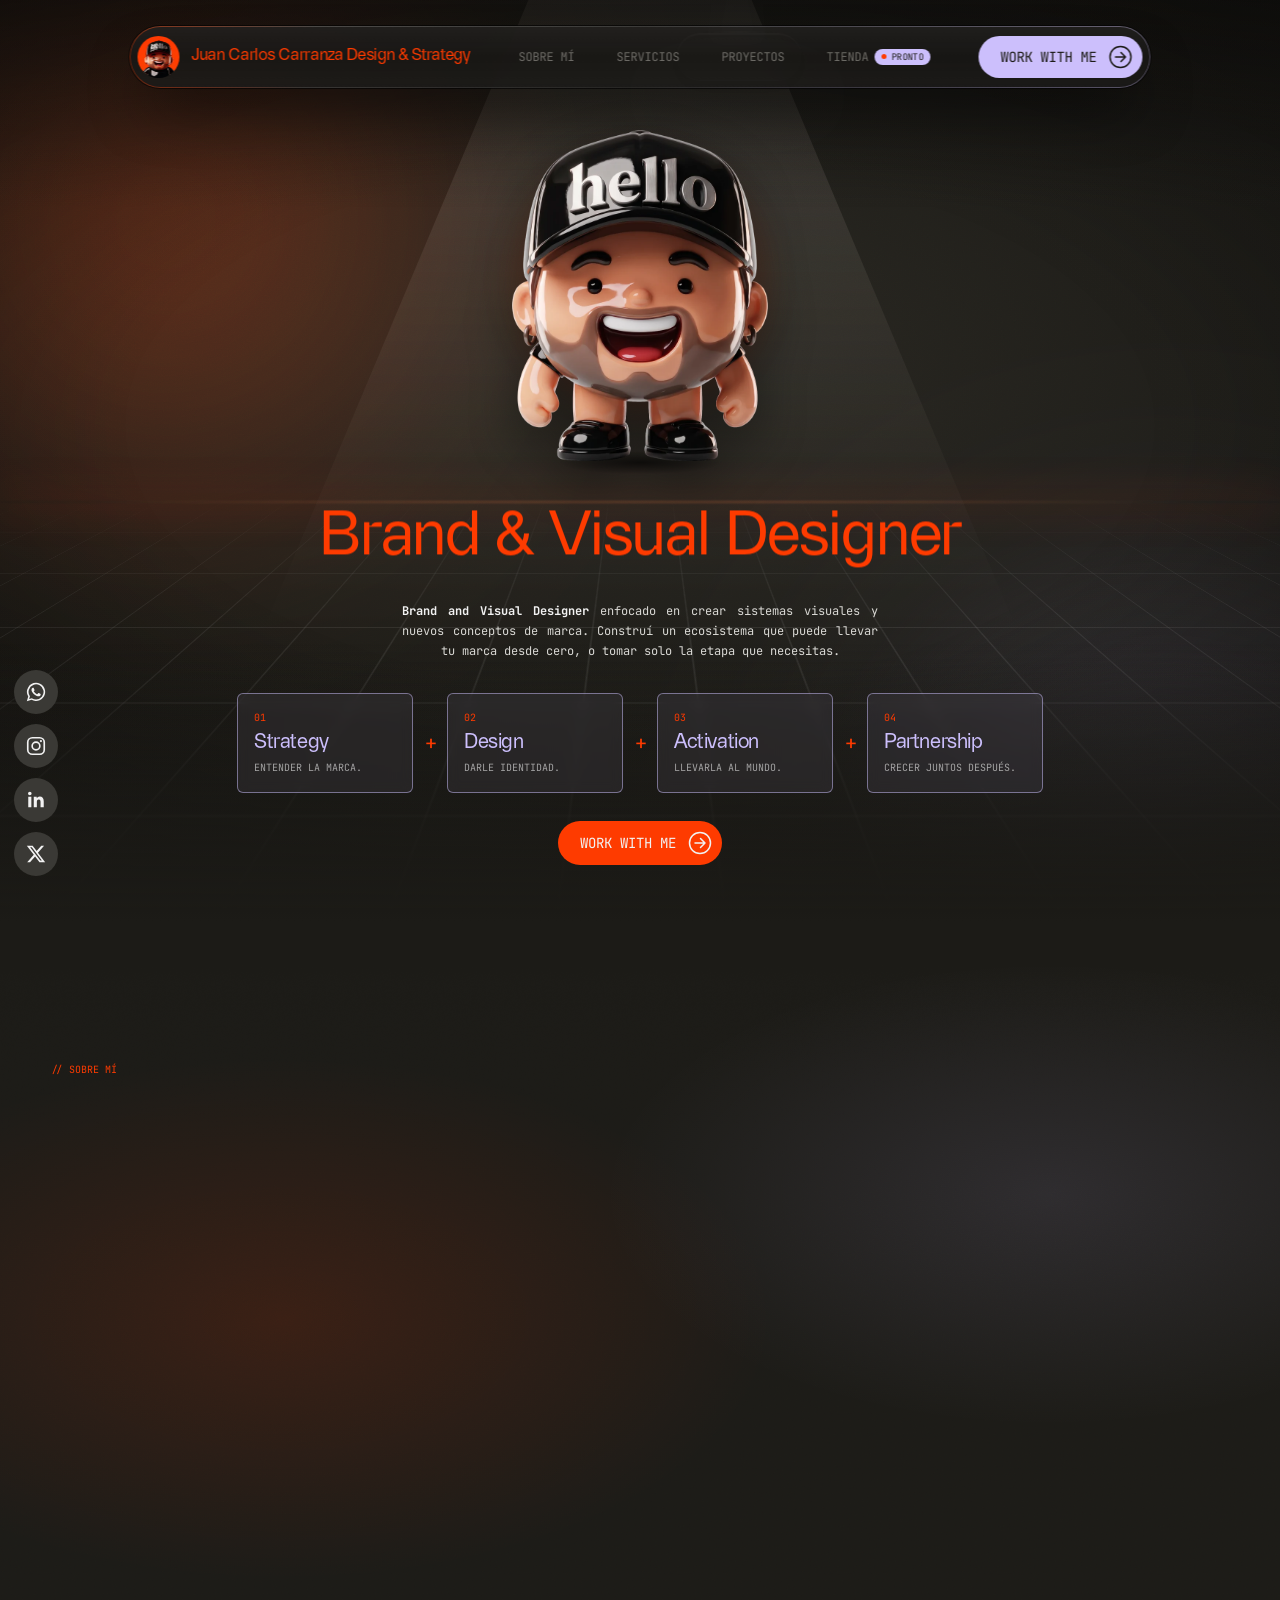
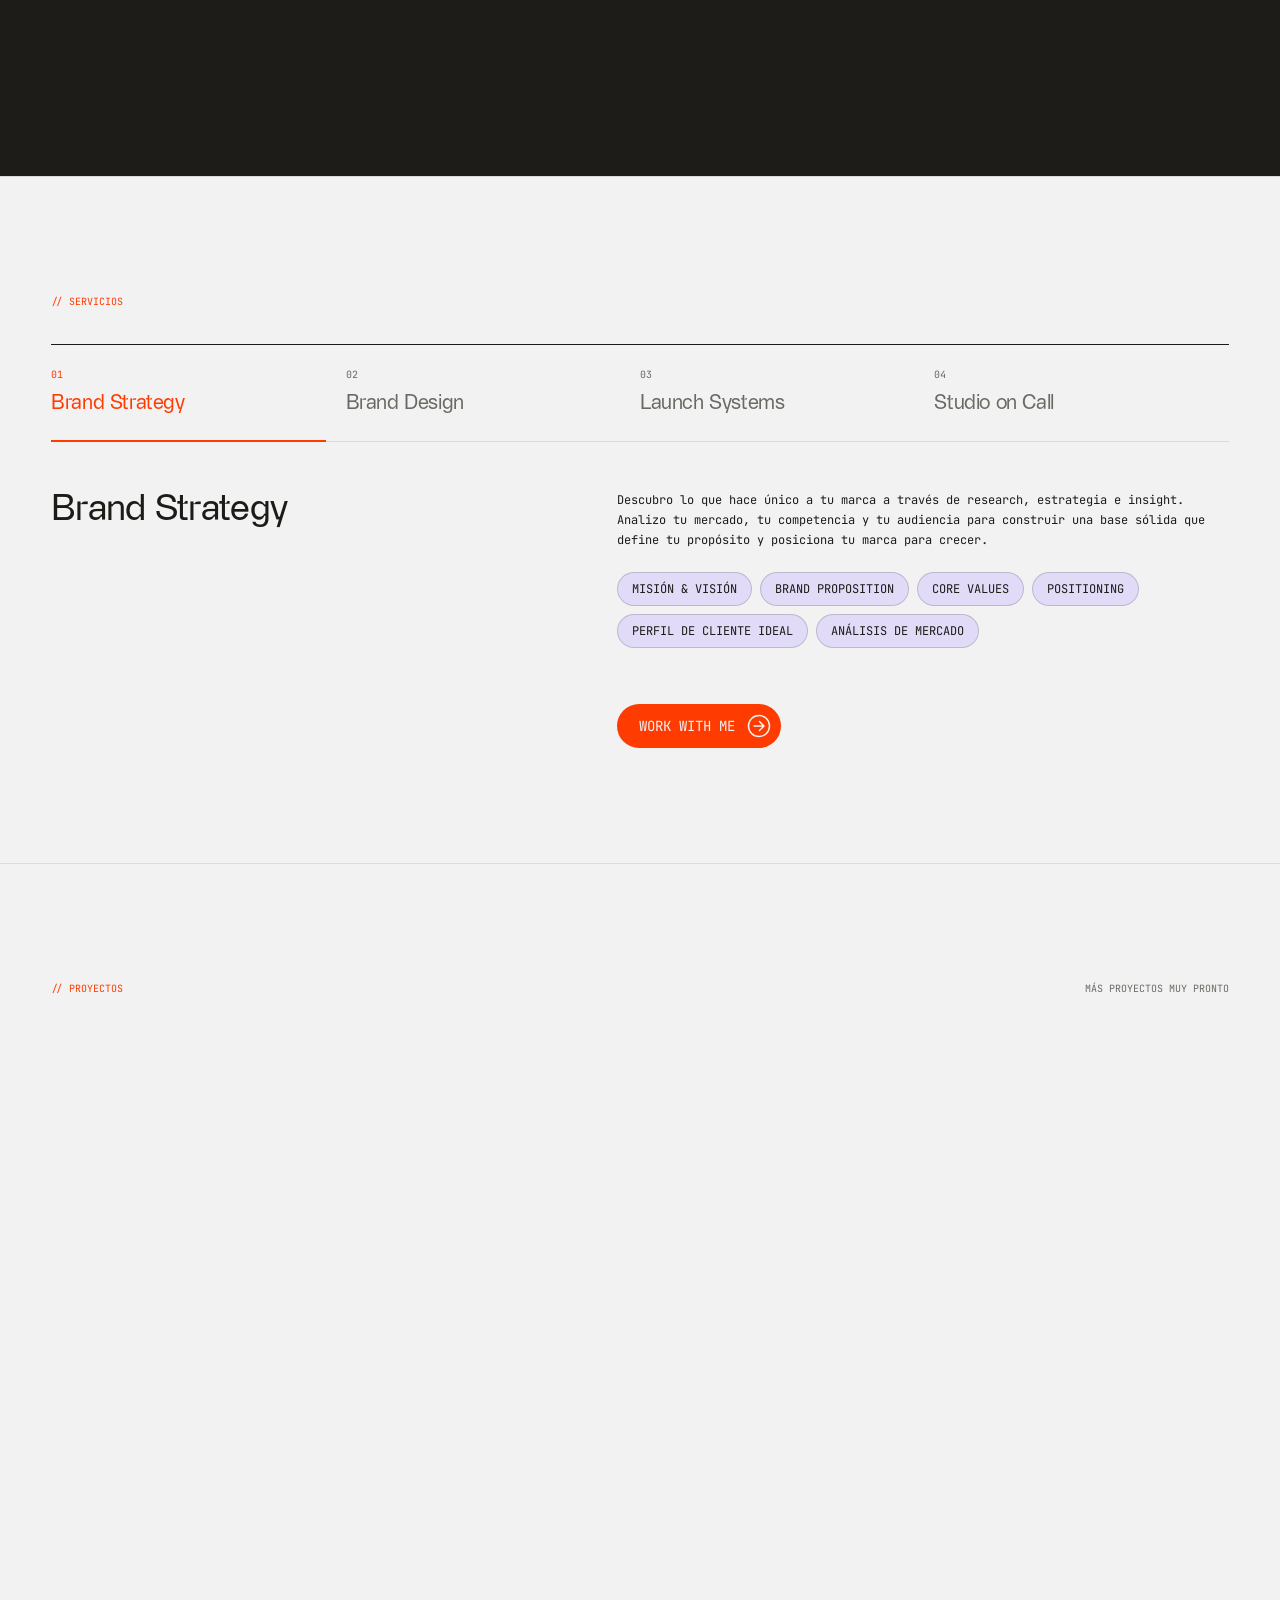
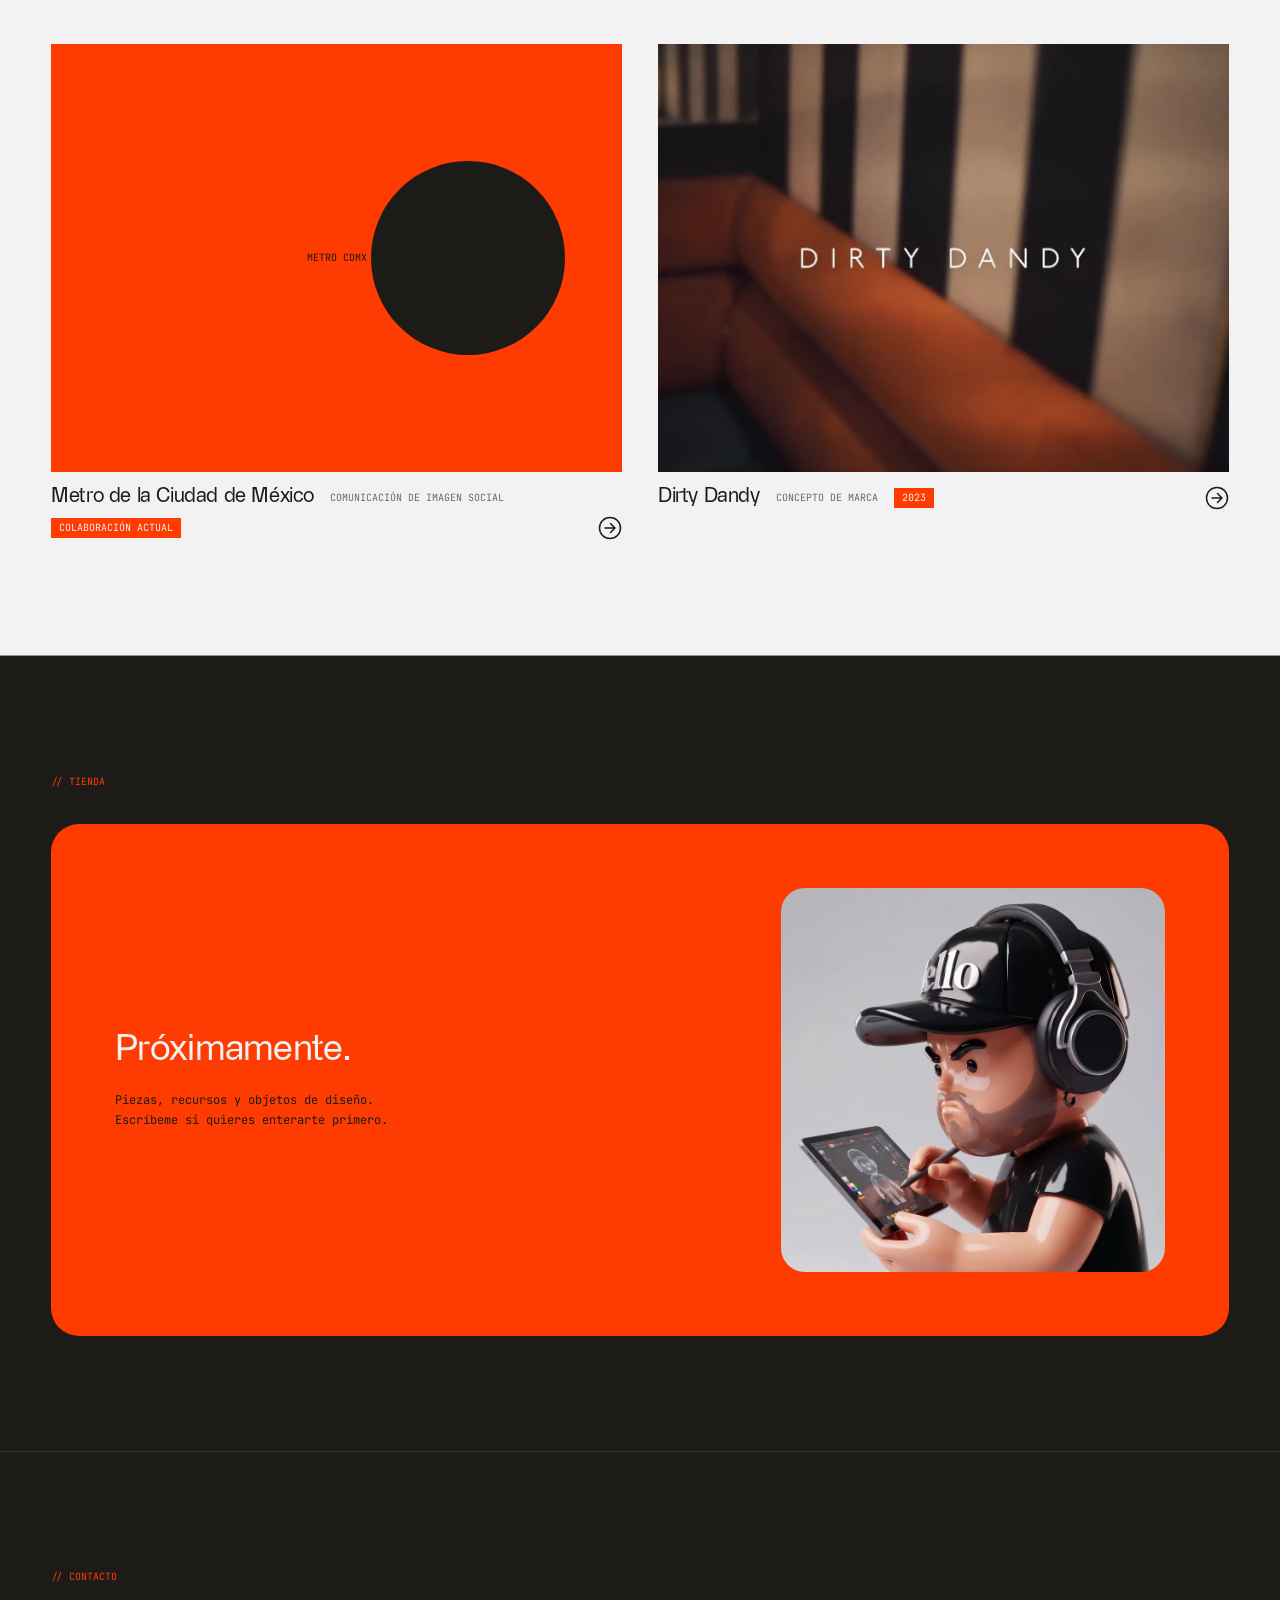
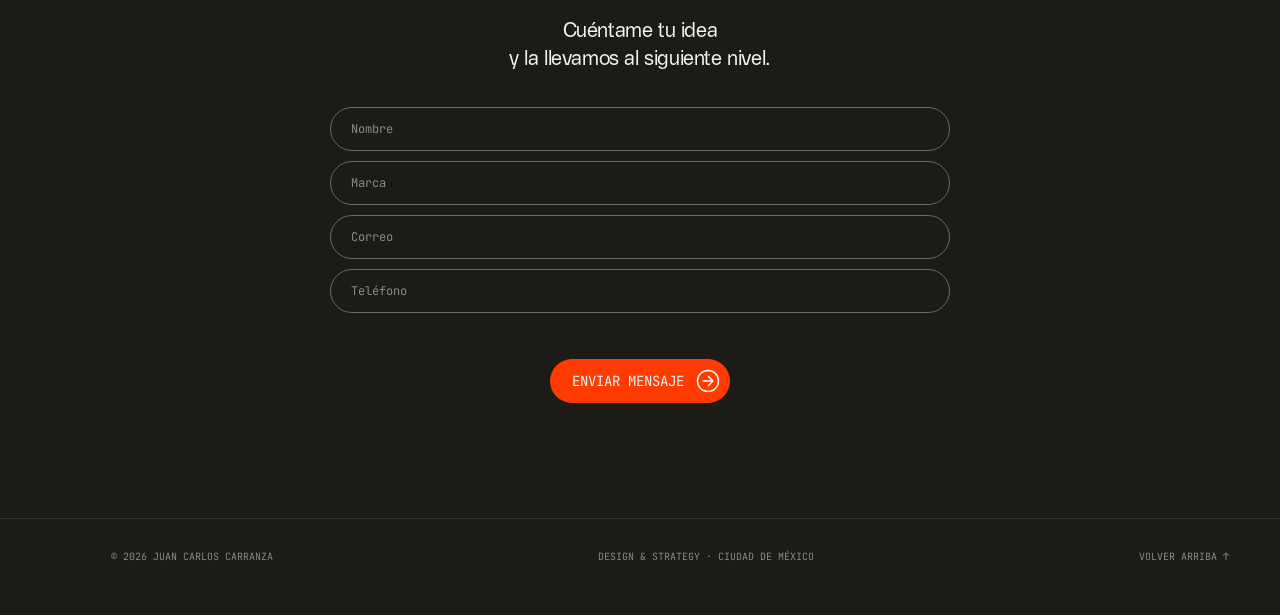
==== index.html @ 86db301d "Sobre mí: resumen corto en Inicio y la historia completa en su página Co-Authored-By: Claude Opus 5." ====
<!doctype html>
<html lang="es">
<head>
  <meta charset="utf-8">
  <meta name="viewport" content="width=device-width, initial-scale=1">
  <title>Juan Carlos Carranza | Brand &amp; Visual Designer en CDMX</title>
  <meta name="description" content="Brand &amp; Visual Designer en CDMX. Un ecosistema para crear tu marca desde cero o trabajar solo la etapa que necesitas: estrategia, diseño y lanzamiento.">
  <meta property="og:title" content="Juan Carlos Carranza | Brand &amp; Visual Designer">
  <meta property="og:description" content="Un ecosistema para crear tu marca desde cero o por etapas.">
  <meta property="og:image" content="https://hellojccs.com/assets/img/personaje.jpg">
  <link rel="canonical" href="https://hellojccs.com/">
  <meta property="og:url" content="https://hellojccs.com/">
  <meta property="og:type" content="website">
  <meta property="og:locale" content="es_MX">
  <meta name="twitter:card" content="summary_large_image">
  <script type="application/ld+json">
{
  "@context": "https://schema.org",
  "@graph": [
    {
      "@type": "Person",
      "@id": "https://hellojccs.com/#juan-carlos",
      "name": "Juan Carlos Carranza",
      "jobTitle": "Brand & Visual Designer",
      "url": "https://hellojccs.com/",
      "image": "https://hellojccs.com/assets/img/personaje.jpg",
      "address": {
        "@type": "PostalAddress",
        "addressLocality": "Ciudad de México",
        "addressCountry": "MX"
      },
      "knowsAbout": [
        "Brand Strategy",
        "Brand Design",
        "Identidad visual",
        "Concepto de marca"
      ],
      "sameAs": [
        "https://x.com/juankycarranza"
      ]
    },
    {
      "@type": "ProfessionalService",
      "name": "Juan Carlos Carranza Design & Strategy",
      "url": "https://hellojccs.com/",
      "image": "https://hellojccs.com/assets/img/personaje.jpg",
      "founder": {
        "@id": "https://hellojccs.com/#juan-carlos"
      },
      "areaServed": "MX",
      "address": {
        "@type": "PostalAddress",
        "addressLocality": "Ciudad de México",
        "addressCountry": "MX"
      },
      "description": "Un ecosistema para crear tu marca desde cero o trabajar solo la etapa que necesitas: estrategia, diseño y lanzamiento."
    },
    {
      "@type": "WebSite",
      "name": "Juan Carlos Carranza Design & Strategy",
      "url": "https://hellojccs.com/",
      "inLanguage": "es-MX"
    }
  ]
}
  </script>
  <link rel="icon" href="assets/img/personaje-mini.jpg">
  <link rel="preconnect" href="https://fonts.googleapis.com">
  <link rel="preconnect" href="https://fonts.gstatic.com" crossorigin>
  <link href="https://fonts.googleapis.com/css2?family=JetBrains+Mono:wght@400;700&display=swap" rel="stylesheet">
  <link rel="preload" href="assets/fonts/Rinter-Regular.woff2" as="font" type="font/woff2" crossorigin>
  <link rel="stylesheet" href="styles.css">
  <script>document.documentElement.classList.add("js")</script>
</head>
<body>

  <!-- =========================================================
       DATOS PARA CAMBIAR
       - WhatsApp: wa.me/525536771350 (+52 55 3677 1350).
       - Instagram: @hello.jccs
       - Correo: busca "hola@tucorreo.com".
       - LinkedIn y X: busca los enlaces "#" con esos nombres.
       ========================================================= -->

  <!-- ============ MENÚ ============
       Arriba se ve completo. Al bajar por la página se hace compacto:
       se ocultan tu nombre y el botón, y aparece el botón de WhatsApp.
  -->
  <header class="nav" data-nav>
    <!-- Efecto spotlight: un haz de luz cae sobre la sección activa -->
    <div class="beam" data-beam aria-hidden="true"><i></i></div>
    <div class="floor" data-floor aria-hidden="true"></div>
    <span class="rimlight" data-rimlight aria-hidden="true"></span>
    <a href="#inicio" class="nav-brand" aria-label="Juan Carlos Carranza, inicio">
      <img src="assets/img/personaje-mini.jpg" alt="" width="40" height="40">
      <span class="nav-name">Juan Carlos Carranza Design &amp; Strategy</span>
    </a>
    <nav class="nav-links" aria-label="Menú principal" data-tabs>
      <span class="hover-pill" data-hover aria-hidden="true"></span>
      <span class="active-pill" data-active aria-hidden="true"></span>
      <a class="tab" href="#sobre-mi">Sobre mí</a>
      <a class="tab" href="#servicios">Servicios</a>
      <a class="tab" href="#proyectos">Proyectos</a>
      <a class="tab" href="#tienda">Tienda <span class="soon">Pronto</span></a>
    </nav>
    <a href="#contacto" class="btn btn-sm nav-cta">Work with me <svg class="arrow" viewBox="0 0 24 24" aria-hidden="true"><use href="#i-arrow"/></svg></a>
    <a href="https://wa.me/525536771350" class="icon-btn nav-wa" target="_blank" rel="noopener" aria-label="WhatsApp"><svg viewBox="0 0 24 24"><use href="#i-wa"/></svg></a>
    <button class="burger" type="button" aria-label="Abrir menú" aria-expanded="false" aria-controls="glass-menu" data-burger>
      <span></span><span></span><span></span>
    </button>
  </header>

  <!-- ============ PERSONAJE QUE SE ASOMA ============
       Al bajar por la página, cuando dejas de hacer scroll, tu personaje se
       asoma desde la orilla de abajo. Al tocarlo te lleva a Contacto.
  -->
  <a class="peek" href="#contacto" data-peek aria-label="¿Hablamos? Ir a contacto">
    <span class="peek-bubble">¿Hablamos?</span>
    <span class="peek-window"><img src="assets/img/personaje-cuerpo.webp" alt="" width="697" height="900" loading="lazy"></span>
  </a>

  <!-- ============ GLASS MENU (menú en celular y tableta) ============
       El botón de tres líneas se convierte en una placa oscura con las
       secciones. Para cambiar un nombre, edita el texto de cada <a>.
  -->
  <div class="gm" id="glass-menu" data-gm hidden>
    <div class="gm-backdrop" data-gm-close></div>
    <div class="gm-sheet" role="dialog" aria-modal="true" aria-label="Menú" data-gm-sheet>
      <button class="gm-close" type="button" aria-label="Cerrar menú" data-gm-close><span class="gm-cap"></span></button>
      <span class="gm-led" data-gm-led aria-hidden="true"></span>
      <div class="gm-lens" data-gm-lens aria-hidden="true"><span data-gm-lens-num>01</span></div>
      <nav class="gm-items">
        <a class="gm-item" href="#sobre-mi"><span class="gm-label">Sobre mí</span><span class="gm-num">01</span></a>
        <a class="gm-item" href="#servicios"><span class="gm-label">Servicios</span><span class="gm-num">02</span></a>
        <a class="gm-item" href="#proyectos"><span class="gm-label">Proyectos</span><span class="gm-num">03</span></a>
        <a class="gm-item" href="#tienda"><span class="gm-label">Tienda <span class="soon">Pronto</span></span><span class="gm-num">04</span></a>
        <a class="gm-item" href="#contacto"><span class="gm-label">Escríbeme</span><span class="gm-num">05</span></a>
      </nav>
    </div>
  </div>

  <!-- Botones flotantes -->
  <ul class="float" aria-label="Redes">
    <li><a class="icon-btn" href="https://wa.me/525536771350" target="_blank" rel="noopener" aria-label="WhatsApp"><svg viewBox="0 0 24 24"><use href="#i-wa"/></svg></a></li>
    <li><a class="icon-btn" href="#" target="_blank" rel="noopener" aria-label="Instagram"><svg viewBox="0 0 24 24"><use href="#i-ig"/></svg></a></li>
    <li><a class="icon-btn" href="#" target="_blank" rel="noopener" aria-label="LinkedIn"><svg viewBox="0 0 24 24"><use href="#i-in"/></svg></a></li>
    <li><a class="icon-btn" href="https://x.com/juankycarranza" target="_blank" rel="noopener" aria-label="X"><svg viewBox="0 0 24 24"><use href="#i-x"/></svg></a></li>
  </ul>

  <main>

    <!-- ============ PORTADA ============ -->
    <section id="inicio" class="hero on-dark" data-depth>
      <!-- Fondo con profundidad: viñeta, auroras de color, foco de luz,
           piso en perspectiva y grano. Se mueve un poco con el mouse. -->
      <div class="hero-bg" aria-hidden="true">
        <span class="bg-aurora a1"></span>
        <span class="bg-aurora a2"></span>
        <span class="bg-cone"></span>
        <span class="bg-floor"></span>
        <span class="bg-horizon"></span>
        <span class="bg-vignette"></span>
        <span class="bg-grain"></span>
      </div>
      <!-- Tu personaje: cae y rebota al cargar, flota, te sigue con la mirada
           (se inclina hacia el mouse) y salta al tocarlo. -->
      <button class="toy" type="button" aria-label="Saludar" data-toy>
        <span class="toy-glow" aria-hidden="true"></span>
        <span class="toy-body" data-toy-body>
          <img src="assets/img/personaje-cuerpo.webp" alt="Personaje de Juan Carlos con gorra hello" width="697" height="900">
        </span>
        <span class="toy-shadow" aria-hidden="true"></span>
      </button>
      <h1 data-text-motion>Brand &amp; Visual Designer</h1>
      <p class="hero-text">
        <strong>Brand and Visual Designer</strong> enfocado en crear sistemas visuales y
        nuevos conceptos de marca. Construí un ecosistema que puede llevar tu marca desde cero,
        o tomar solo la etapa que necesitas.
      </p>
      <!-- Estructura de trabajo: 4 etapas que se pueden elegir por separado o combinar -->
      <ol class="workflow" aria-label="Estructura de trabajo">
        <li><span class="flow-num">01</span><span class="flow-name">Strategy</span><span class="flow-text">Entender la marca.</span></li>
        <li><span class="flow-num">02</span><span class="flow-name">Design</span><span class="flow-text">Darle identidad.</span></li>
        <li><span class="flow-num">03</span><span class="flow-name">Activation</span><span class="flow-text">Llevarla al mundo.</span></li>
        <li><span class="flow-num">04</span><span class="flow-name">Partnership</span><span class="flow-text">Crecer juntos después.</span></li>
      </ol>
      <a href="#contacto" class="btn">Work with me <svg class="arrow" viewBox="0 0 24 24" aria-hidden="true"><use href="#i-arrow"/></svg></a>
    </section>

    <!-- ============ SOBRE MÍ ============ -->
    <section id="sobre-mi" class="section on-dark">
      <p class="label">// Sobre mí</p>
      <div class="about">
        <div class="about-head">
          <figure class="about-photo">
            <img src="assets/img/juan-carlos.webp" alt="Retrato de Juan Carlos Carranza" width="880" height="1100" loading="lazy">
            <figcaption>Juan Carlos Carranza · Brand &amp; Visual Designer</figcaption>
          </figure>
        </div>
        <div class="about-text">
          <h2 class="hello-title"><img src="assets/img/hello-web-surfer.webp" alt="Hello, web surfer!" width="2475" height="379"></h2>
          <p class="about-sub">// Mi camino</p>
          <p>
            Mi camino empezó en la hospitalidad: bares, restaurantes y antros. Ahí aprendí que una marca
            no es solo un logotipo: <strong>es lo que se siente desde que alguien entra</strong>.
          </p>
          <p>
            Hoy colaboro con el <strong>Sindicato de Trabajadores del Sistema de Transporte Colectivo Metro</strong>
            y trabajo con marcas que apenas están naciendo. Sumo especialistas cuando hace falta, y
            <strong>tú hablas directamente conmigo.</strong>
          </p>
          <a href="sobre-mi.html" class="btn btn-lilac">Conoce más <svg class="arrow" viewBox="0 0 24 24" aria-hidden="true"><use href="#i-arrow"/></svg></a>
        </div>
      </div>
    </section>


    <!-- ============ SERVICIOS ============
         Cada servicio tiene su descripción y su lista de entregables.
         Para cambiar un texto, edítalo aquí directamente.
    -->
    <section id="servicios" class="section light">
      <p class="label">// Servicios</p>
      <div class="services">

        <article class="service" id="brand-strategy">
          <div class="service-head">
            <span class="num">01</span>
            <h3>Brand Strategy</h3>
          </div>
          <div class="service-body">
            <p>Descubro lo que hace único a tu marca a través de research, estrategia e insight. Analizo tu mercado, tu competencia y tu audiencia para construir una base sólida que define tu propósito y posiciona tu marca para crecer.</p>
            <ul class="deliverables">
              <li>Misión &amp; Visión</li>
              <li>Brand Proposition</li>
              <li>Core Values</li>
              <li>Positioning</li>
              <li>Perfil de Cliente Ideal</li>
              <li>Análisis de Mercado</li>
            </ul>
          </div>
        </article>

        <article class="service" id="brand-design">
          <div class="service-head">
            <span class="num">02</span>
            <h3>Brand Design</h3>
          </div>
          <div class="service-body">
            <p>Creo identidades visuales distintivas que capturan la esencia de tu marca. Del logo y la paleta de color a la tipografía y el packaging, cada detalle está pensado para expresar tu personalidad y hacerte inolvidable.</p>
            <ul class="deliverables">
              <li>Logo + Icono</li>
              <li>Paleta de Color</li>
              <li>Tipografía</li>
              <li>Elementos Visuales</li>
              <li>Brand Book</li>
              <li>Packaging</li>
            </ul>
          </div>
        </article>

        <article class="service" id="launch-systems">
          <div class="service-head">
            <span class="num">03</span>
            <h3>Launch Systems</h3>
            <span class="tag">Add-on opcional</span>
          </div>
          <div class="service-body">
            <p>Entro en acción cuando el trabajo base está listo, desarrollando los assets y touchpoints que le dan vida a todo. Es un add-on opcional, con alcance y precio independientes de mis servicios principales.</p>
            <p>Algunas marcas siguen solas desde aquí. Otras prefieren tenerme cerca. Me adapto a cualquiera de las dos.</p>
            <ul class="deliverables">
              <li>Diseño Web</li>
              <li>Templates Continuos</li>
              <li>Materiales de Lanzamiento</li>
              <li>Social Media Branding Kit</li>
              <li>Material Impreso</li>
            </ul>
          </div>
        </article>

        <article class="service" id="studio-on-call">
          <div class="service-head">
            <span class="num">04</span>
            <h3>Studio on Call</h3>
          </div>
          <div class="service-body">
            <p>Un equipo creativo flexible y part-time, listo para sumarse cuando lo necesites. Trabajamos mano a mano con tu equipo in-house para llevar las estrategias a la realidad y ejecutar proyectos con eficiencia.</p>
            <ul class="deliverables">
              <li>Project Manager</li>
              <li>Art Director</li>
              <li>Diseñador/a</li>
              <li>Developer</li>
            </ul>
          </div>
        </article>

      </div>
      <div class="services-cta">
        <a href="#contacto" class="btn">Work with me <svg class="arrow" viewBox="0 0 24 24" aria-hidden="true"><use href="#i-arrow"/></svg></a>
      </div>
    </section>

    <!-- ============ PROYECTOS ============
         Para poner una foto real: súbela a assets/img/ y cambia el bloque
         <div class="ph">...</div> por:
         <img src="assets/img/nombre-de-tu-foto.jpg" alt="Descripción breve">
    -->
    <section id="proyectos" class="section light">
      <div class="head-row">
        <p class="label">// Proyectos</p>
        <p class="note">Más proyectos muy pronto</p>
      </div>

      <div class="work">
        <article class="card card-wide">
          <a class="card-link" href="proyecto-holy.html">
            <div class="media"><div class="slider" data-slider role="img" aria-label="Holy, club en movimiento: imágenes del proyecto">
              <div class="slider-track">
                <img src="assets/img/holy/holy-01.webp" alt="" loading="lazy">
                <img src="assets/img/holy/holy-02.webp" alt="" loading="lazy">
                <img src="assets/img/holy/holy-03.webp" alt="" loading="lazy">
                <img src="assets/img/holy/holy-04.webp" alt="" loading="lazy">
                <img src="assets/img/holy/holy-05.webp" alt="" loading="lazy">
                <img src="assets/img/holy/holy-06.webp" alt="" loading="lazy">
                <img src="assets/img/holy/holy-07.webp" alt="" loading="lazy">
                <img src="assets/img/holy/holy-08.webp" alt="" loading="lazy">
                <img src="assets/img/holy/holy-09.webp" alt="" loading="lazy">
                <img src="assets/img/holy/holy-10.webp" alt="" loading="lazy">
              </div>
            </div></div>
            <div class="meta">
              <h3>Holy</h3>
              <p>Branding &amp; Concepto de marca</p>
              <span class="tag">2026</span>
            <svg class="arrow" viewBox="0 0 24 24" aria-hidden="true"><use href="#i-arrow"/></svg></div>
          </a>
        </article>
        <article class="card">
          <div class="media"><div class="ph ph-1"><span>Metro CDMX</span></div></div>
          <div class="meta">
            <h3>Metro de la Ciudad de México</h3>
            <p>Comunicación de imagen social</p>
            <span class="tag">Colaboración actual</span>
          <svg class="arrow" viewBox="0 0 24 24" aria-hidden="true"><use href="#i-arrow"/></svg></div>
        </article>
        <article class="card">
          <a class="card-link" href="proyecto-dirty-dandy.html">
            <div class="media"><video src="assets/video/dirty-dandy-card.mp4" poster="assets/img/dirty-dandy/dd-poster.webp" autoplay muted loop playsinline preload="metadata" aria-label="Video de Dirty Dandy"></video></div>
            <div class="meta">
              <h3>Dirty Dandy</h3>
              <p>Concepto de marca</p>
              <span class="tag">2023</span>
            <svg class="arrow" viewBox="0 0 24 24" aria-hidden="true"><use href="#i-arrow"/></svg></div>
          </a>
        </article>
        <!-- Tarjetas de relleno ocultas hasta tener proyectos reales
        <article class="card">
          <div class="media"><div class="ph ph-4"><span>Proyecto 04</span></div></div>
          <div class="meta"><h3>Nombre del proyecto</h3><p>Concepto · Estrategia</p><svg class="arrow" viewBox="0 0 24 24" aria-hidden="true"><use href="#i-arrow"/></svg></div>
        </article>
        <article class="card">
          <div class="media"><div class="ph ph-5"><span>Proyecto 05</span></div></div>
          <div class="meta"><h3>Nombre del proyecto</h3><p>Social Media</p><svg class="arrow" viewBox="0 0 24 24" aria-hidden="true"><use href="#i-arrow"/></svg></div>
        </article>
        -->
      </div>
    </section>

    <!-- ============ TIENDA ============ -->
    <section id="tienda" class="section">
      <p class="label">// Tienda</p>
      <div class="shop">
        <div>
          <h2>Próximamente.</h2>
          <p class="shop-text">Piezas, recursos y objetos de diseño. Escríbeme si quieres enterarte primero.</p>
        </div>
        <img src="assets/img/personaje-tienda.webp" alt="Personaje de Juan Carlos con audífonos, diseñando en una tableta" width="900" height="900" loading="lazy">
      </div>
    </section>

    <!-- ============ CONTACTO ============ -->
    <section id="contacto" class="section contact on-dark">
      <!-- Formulario: al enviarlo se abre WhatsApp con los datos ya escritos
           (no necesita servidor). Para cambiar el número, edita contact-form.js. -->
      <p class="label">// Contacto</p>
      <div class="cform-wrap">
        <p class="cform-sub">Cuéntame tu idea<br>y la llevamos al siguiente nivel.</p>
        <form class="cform" data-contact-form novalidate>
          <label class="cform-field"><span class="tm-sr">Nombre</span><input name="nombre" type="text" placeholder="Nombre" autocomplete="name" required></label>
          <label class="cform-field"><span class="tm-sr">Marca</span><input name="marca" type="text" placeholder="Marca" autocomplete="organization"></label>
          <label class="cform-field"><span class="tm-sr">Correo</span><input name="correo" type="email" placeholder="Correo" autocomplete="email"></label>
          <label class="cform-field"><span class="tm-sr">Teléfono</span><input name="telefono" type="tel" placeholder="Teléfono" autocomplete="tel"></label>
          <p class="cform-msg" role="status" aria-live="polite"></p>
          <button type="submit" class="btn cform-send">Enviar mensaje <svg class="arrow" viewBox="0 0 24 24" aria-hidden="true"><use href="#i-arrow"/></svg></button>
        </form>
      </div>
    </section>

  </main>

  <footer class="footer">
    <span>© <span id="year">2026</span> Juan Carlos Carranza</span>
    <span>Design &amp; Strategy · Ciudad de México</span>
    <a href="#inicio">Volver arriba ↑</a>
  </footer>

  <!-- Íconos -->
  <svg width="0" height="0" style="position:absolute" aria-hidden="true">
    <symbol id="i-ig" viewBox="0 0 24 24"><g fill="none" stroke="currentColor" stroke-width="1.8"><rect x="3" y="3" width="18" height="18" rx="5"/><circle cx="12" cy="12" r="4.2"/></g><circle cx="17.4" cy="6.6" r="1.2" fill="currentColor"/></symbol>
    <symbol id="i-arrow" viewBox="0 0 24 24"><g fill="none" stroke="currentColor" stroke-width="1.5" stroke-linecap="round" stroke-linejoin="round"><circle cx="12" cy="12" r="10.5"/><path d="M7 12h10M12.5 7.5 17 12l-4.5 4.5"/></g></symbol>
    <symbol id="i-wa" viewBox="0 0 24 24"><path fill="currentColor" d="M12.04 2a9.9 9.9 0 0 0-8.5 14.98L2 22l5.16-1.5A9.9 9.9 0 1 0 12.04 2Zm0 18.1a8.17 8.17 0 0 1-4.17-1.14l-.3-.18-3.06.89.9-2.98-.2-.31a8.2 8.2 0 1 1 6.83 3.72Zm4.5-6.13c-.25-.12-1.46-.72-1.69-.8-.22-.08-.39-.12-.55.12-.16.25-.63.8-.78.97-.14.16-.29.18-.53.06a6.7 6.7 0 0 1-3.32-2.9c-.25-.43.25-.4.71-1.33.08-.16.04-.3-.02-.42-.06-.12-.55-1.33-.76-1.82-.2-.48-.4-.41-.55-.42h-.47a.9.9 0 0 0-.65.3 2.74 2.74 0 0 0-.86 2.04c0 1.2.88 2.37 1 2.53.12.16 1.73 2.64 4.2 3.7 1.56.67 2.17.73 2.95.62.48-.07 1.46-.6 1.67-1.18.2-.58.2-1.07.14-1.18-.06-.1-.22-.16-.47-.29Z"/></symbol>
    <symbol id="i-in" viewBox="0 0 24 24"><path fill="currentColor" d="M6.94 8.5H3.56V20h3.38V8.5ZM5.25 3a1.97 1.97 0 1 0 0 3.94 1.97 1.97 0 0 0 0-3.94ZM20.44 13.4c0-3.1-1.65-5.15-4.3-5.15a3.7 3.7 0 0 0-3.33 1.83V8.5H9.56V20h3.38v-5.7c0-1.5.28-2.96 2.14-2.96 1.83 0 1.86 1.72 1.86 3.06V20h3.5v-6.6Z"/></symbol>
    <symbol id="i-x" viewBox="0 0 24 24"><path fill="currentColor" d="M17.75 3h3.07l-6.7 7.66L22 21h-6.17l-4.83-6.32L5.46 21H2.38l7.17-8.2L2 3h6.33l4.37 5.77L17.75 3Zm-1.08 16.17h1.7L7.4 4.74H5.58l11.09 14.43Z"/></symbol>
  </svg>

  <script>
    document.getElementById('year').textContent = new Date().getFullYear();

    // Menú compacto al bajar por la página
    const nav = document.querySelector('[data-nav]');
    const onScroll = () => nav.classList.toggle('is-compact', scrollY > 80);
    addEventListener('scroll', onScroll, { passive: true }); onScroll();
    const io = new IntersectionObserver((entries) => {
      entries.forEach(e => { if (e.isIntersecting) { e.target.classList.add('in'); io.unobserve(e.target); } });
    }, { threshold: 0.12 });
    document.querySelectorAll('.about, .services, .card, .shop, .contact').forEach(el => { el.classList.add('reveal'); io.observe(el); });
  </script>
  <script src="glass-menu.js"></script>
  <script src="spotlight.js"></script>
  <script src="toy.js"></script>
  <script src="depth.js"></script>
  <script src="text-motion.js"></script>
  <script src="services-tabs.js"></script>
  <script src="slider.js" defer></script>
  <script src="contact-form.js"></script>
  <script src="peek.js"></script>
</body>
</html>
---- styles.css ----
/* Tipografía Rinter (Thunder Type, con licencia). Inter queda de respaldo. */
@font-face {
  font-family: "Rinter";
  src: url("assets/fonts/Rinter-Regular.woff2") format("woff2");
  font-weight: 400; font-style: normal; font-display: swap;
}

/* =========================================================
   COLORES Y TIPOGRAFÍA
   Cambia estos valores para ajustar toda la paleta del sitio.
   ========================================================= */
:root {
  /* Paleta del sistema visual */
  --black:  #1C1B17;  /* negro */
  --orange: #FE3B00;  /* naranja */
  --lilac:  #CCBFFC;  /* lila */
  --paper:  #F2F2F2;  /* gris claro */
  --white:  #F2F2F2;
  --grey:   #8C8A84;  /* texto secundario sobre negro */
  --grey-l: #6B6963;  /* texto secundario sobre gris claro */
  --line:   #33322D;  /* líneas sobre negro */
  --line-l: #D9D8D4;  /* líneas sobre gris claro */
  --tile:   #262520;  /* fondo de tarjetas */

  /* Tipografía del sistema visual */
  --sans: "Rinter", "Helvetica Neue", Arial, sans-serif;
  --mono: "JetBrains Mono", ui-monospace, Menlo, monospace;
  --track: -0.02em;   /* tracking -20 */
  --gutter: clamp(16px, 4vw, 56px);
  --max: 1320px;
}

* { box-sizing: border-box; margin: 0; padding: 0; }
html { scroll-behavior: smooth; scroll-padding-top: 100px; }
body {
  background: var(--black); color: var(--white);
  font-family: var(--mono); font-size: 12px; line-height: 20px;   /* Base 12/20 */
  -webkit-font-smoothing: antialiased; overflow-x: hidden;
}
a { color: inherit; text-decoration: none; }
img { display: block; max-width: 100%; }
::selection { background: var(--orange); color: var(--white); }
h1, h2, h3 { font-family: var(--sans); font-weight: 400; letter-spacing: var(--track); }
svg { width: 20px; height: 20px; flex: none; }

/* ---------- Estilos de texto del sistema ---------- */
.t-h1 { font-family: var(--sans); font-size: 36px; line-height: 44px; font-weight: 400; letter-spacing: var(--track); }
.t-h2 { font-family: var(--sans); font-size: 20px; line-height: 28px; font-weight: 400; letter-spacing: var(--track); }
.t-lg { font-family: var(--mono); font-size: 14px; line-height: 22px; }
.t-sm { font-family: var(--mono); font-size: 10px; line-height: 20px; text-transform: uppercase; }

/* ---------- Botones del sistema (píldoras con borde) ---------- */
.btn {
  display: inline-flex; align-items: center; gap: 12px; height: 44px; padding: 0 10px 0 22px;
  border-radius: 999px; border: 1.5px solid var(--paper);
  font-family: var(--mono); font-size: 14px; line-height: 22px; text-transform: uppercase; white-space: nowrap;
  background: var(--orange); color: var(--paper);
  transition: background .2s, color .2s, border-color .2s;
}
.btn .arrow { width: 24px; height: 24px; transition: transform .25s; }
.btn:hover { background: var(--black); color: var(--paper); }
.btn:hover .arrow { transform: translateX(3px); }
.btn-lilac { background: var(--lilac); color: var(--black); border-color: var(--black); }
.btn-lilac:hover { background: var(--orange); color: var(--paper); border-color: var(--paper); }
.light .btn { border-color: var(--black); }
.btn-sm { height: 42px; }
.arrow { width: 24px; height: 24px; }

/* Botón de ícono (WhatsApp, redes) */
.icon-btn {
  width: 44px; height: 44px; border-radius: 50%; flex: none;
  display: grid; place-items: center;
  background: #3A3935; color: var(--paper); border: 1.5px solid var(--paper);
  transition: background .2s, transform .2s;
}
.icon-btn svg { width: 22px; height: 22px; }
.icon-btn:hover { background: var(--orange); }

/* ---------- Menú ---------- */
.nav {
  position: fixed; top: 26px; left: 50%; transform: translateX(-50%); z-index: 60;
  width: max-content; max-width: calc(100vw - 24px);
  display: flex; align-items: center; gap: 28px;
  height: 62px; padding: 0 8px; border-radius: 999px;
  /* vidrio esmerilado oscuro */
  background:
    linear-gradient(180deg, rgba(255,255,255,.055), rgba(255,255,255,.015) 50%, rgba(255,255,255,.03)),
    rgba(20, 19, 17, .9);
  backdrop-filter: blur(18px) saturate(140%); -webkit-backdrop-filter: blur(18px) saturate(140%);
  box-shadow: inset 0 1px 0 rgba(255,255,255,.08), 0 30px 60px -20px rgba(0,0,0,.95), 0 0 0 1px rgba(0,0,0,.6);
  transition: gap .35s ease;
}
.nav-brand { flex: none; display: flex; align-items: center; gap: 12px; color: var(--orange); }
.nav-brand img { width: 42px; height: 42px; border-radius: 50%; object-fit: cover; }
.nav-name { font-family: var(--sans); font-size: 16px; letter-spacing: var(--track); white-space: nowrap; overflow: hidden; max-width: 420px; transition: max-width .35s ease, opacity .25s; }
.nav-links { position: relative; display: flex; align-items: center; height: 42px; gap: 2px; }
.nav::before {                       /* borde fino de luz: naranja a la izquierda, lila a la derecha */
  content: ""; position: absolute; inset: 0; border-radius: inherit; padding: 1px; pointer-events: none;
  background: linear-gradient(100deg, rgba(254,59,0,.45), rgba(255,255,255,.12) 18%, rgba(255,255,255,.05) 50%, rgba(204,191,252,.35));
  -webkit-mask: linear-gradient(#000 0 0) content-box, linear-gradient(#000 0 0); -webkit-mask-composite: xor; mask-composite: exclude;
}
.nav-links { height: 48px; }
.nav-links .tab {
  position: relative; z-index: 2; display: flex; align-items: center; height: 100%; padding: 0 20px; border-radius: 999px;
  font-family: var(--mono); font-size: 12px; line-height: 20px; text-transform: uppercase; color: #6E6C67; white-space: nowrap; transition: color .3s;
}
.nav-links .tab:hover { color: #B9B7B1; }
.nav-links .tab.is-active, .nav-links .tab.is-lit { color: var(--paper); }
.nav-links .tab:focus-visible { outline: 2px solid rgba(242,242,242,.6); outline-offset: -3px; }

/* Botón CTA del menú, con las reglas de los botones: lila → naranja al pasar el mouse → negro al presionar */
.nav .nav-cta { background: var(--lilac); color: var(--black); border-color: var(--black); }
.nav .nav-cta:hover { background: var(--orange); color: var(--paper); border-color: var(--paper); }
.nav .nav-cta:active { background: var(--black); color: var(--paper); border-color: var(--paper); }

/* ---------- Efecto spotlight en el menú ---------- */
.nav { --light: 228, 240, 236; }
.active-pill, .hover-pill { position: absolute; top: 0; left: 0; height: 100%; width: 0; border-radius: 999px; pointer-events: none; opacity: 0; }
.active-pill {                       /* píldora de vidrio en relieve, con la forma de los botones CTA */
  z-index: 1;
  background: linear-gradient(180deg, rgba(255,255,255,.13), rgba(255,255,255,.05) 55%, rgba(255,255,255,.07));
  box-shadow: inset 0 1px 0 rgba(255,255,255,.22), 0 8px 20px -8px rgba(0,0,0,.9), 0 0 24px -6px rgba(230,240,236,.22);
}
.active-pill::after, .hover-pill::after {   /* aro de luz del vidrio */
  content: ""; position: absolute; inset: 0; border-radius: inherit; padding: 1.5px; pointer-events: none;
  background: linear-gradient(180deg, rgba(255,255,255,.55), rgba(255,255,255,.06) 55%, rgba(204,191,252,.3));
  -webkit-mask: linear-gradient(#000 0 0) content-box, linear-gradient(#000 0 0); -webkit-mask-composite: xor; mask-composite: exclude;
}
.active-pill::before {               /* destello en el borde superior, donde cae la luz */
  content: ""; position: absolute; left: 18%; right: 18%; top: -2px; height: 2px; border-radius: 2px;
  background: radial-gradient(closest-side, rgba(255,245,230,.95), transparent); filter: blur(.5px);
}
.hover-pill { z-index: 0; background: rgba(255,255,255,.04); }
.hover-pill::after { background: linear-gradient(180deg, rgba(255,255,255,.16), rgba(255,255,255,.02)); }
.beam {
  position: absolute; left: 0; bottom: 54px; width: 0; height: 160px; pointer-events: none; opacity: 0;
  transform-origin: 50% 100%; mix-blend-mode: screen; filter: blur(5px);
}
.beam::before, .beam i {
  content: ""; position: absolute; inset: 0;
  clip-path: polygon(calc(50% - var(--top, 5px)) 0, calc(50% + var(--top, 5px)) 0, 100% 100%, 0 100%);
}
.beam::before { background: linear-gradient(180deg, rgba(var(--light),0), rgba(var(--light),.12) 45%, rgba(var(--light),.38) 92%, rgba(var(--light),.5)); }
.beam i {
  background: repeating-linear-gradient(90deg, rgba(var(--light),0) 0 9px, rgba(var(--light),.16) 9px 12px, rgba(var(--light),0) 12px 22px);
  -webkit-mask: linear-gradient(180deg, transparent, #000 70%); mask: linear-gradient(180deg, transparent, #000 70%);
  animation: breathe 3.6s ease-in-out infinite;
}
@keyframes breathe { 50% { opacity: .35; } }
.rimlight { position: absolute; top: -1.5px; left: 0; width: 0; height: 2px; z-index: 3; pointer-events: none; opacity: 0;
  background: radial-gradient(closest-side, rgba(228,255,246,.9), rgba(228,255,246,0)); }
.floor { position: absolute; top: 48px; left: 0; width: 0; height: 44px; border-radius: 50%; pointer-events: none; opacity: 0;
  background: rgba(200,235,225,.22); filter: blur(18px); mix-blend-mode: screen; z-index: -1; }
.nav-cta, .nav-wa { transition: opacity .25s; }
.nav-wa { display: none; }
/* Versión compacta (al bajar) */
.nav.is-compact .nav-name { max-width: 0; opacity: 0; margin-left: -12px; }
.nav.is-compact .nav-cta { display: none; }
.nav.is-compact .nav-wa { display: grid; }

/* ---------- Botones flotantes ---------- */
.float { position: fixed; left: 14px; bottom: 24px; z-index: 40; list-style: none; display: flex; flex-direction: column; gap: 10px; }

/* ---------- Portada ---------- */
.hero {
  min-height: 100svh;
  display: flex; flex-direction: column; align-items: center; justify-content: center; text-align: center;
  padding: 130px var(--gutter) 80px;
}
/* Personaje del hero */
.toy {
  position: relative; display: block; border: 0; background: none; cursor: pointer; padding: 0;
  width: clamp(170px, 20vw, 270px); aspect-ratio: 697 / 900; margin-bottom: clamp(28px, 4vw, 48px);
  perspective: 900px; -webkit-tap-highlight-color: transparent;
}
.toy:focus-visible { outline: 2px solid rgba(242,242,242,.6); outline-offset: 8px; border-radius: 24px; }
.toy-glow {                         /* halo naranja detrás, tu color */
  position: absolute; left: 50%; top: 46%; width: 115%; aspect-ratio: 1; border-radius: 50%;
  transform: translate(-50%, -50%);
  background: radial-gradient(circle, rgba(254,59,0,.55), rgba(254,59,0,.18) 45%, transparent 70%);
  filter: blur(10px); animation: glow 4.2s ease-in-out infinite;
}
.toy-body { position: absolute; inset: 0; display: block; transform-style: preserve-3d; will-change: transform; }
.toy-body img {
  width: 100%; height: 100%; object-fit: contain; display: block;
  filter: drop-shadow(0 18px 24px rgba(0,0,0,.45));
  transform-origin: 50% 100%;
  animation: toy-drop 1.1s cubic-bezier(.3,.7,.3,1) both, toy-float 4.2s ease-in-out 1.1s infinite;
}
.toy-shadow {                       /* sombra en el piso que se achica cuando flota */
  position: absolute; left: 50%; bottom: -4%; width: 62%; height: 7%; border-radius: 50%;
  transform: translateX(-50%); background: radial-gradient(closest-side, rgba(0,0,0,.6), transparent);
  animation: toy-shadow 4.2s ease-in-out 1.1s infinite;
}
/* entrada: cae, se aplasta al tocar el piso y rebota */
@keyframes toy-drop {
  0%   { transform: translateY(-120px) scale(.9, 1.08); opacity: 0; }
  45%  { transform: translateY(0) scale(.96, 1.04); opacity: 1; }
  58%  { transform: translateY(0) scale(1.1, .88); }
  74%  { transform: translateY(-22px) scale(.97, 1.04); }
  88%  { transform: translateY(0) scale(1.04, .96); }
  100% { transform: translateY(0) scale(1, 1); }
}
@keyframes toy-float { 50% { transform: translateY(-12px) rotate(-1.2deg); } }
@keyframes toy-shadow { 50% { transform: translateX(-50%) scale(.82); opacity: .7; } }
@keyframes glow { 50% { opacity: .75; transform: translate(-50%, -50%) scale(.94); } }
/* al tocarlo: salta para saludar */
.toy.is-hop .toy-body img { animation: toy-hop .9s cubic-bezier(.3,.7,.3,1); }
@keyframes toy-hop {
  0%   { transform: translateY(0) scale(1, 1); }
  15%  { transform: translateY(0) scale(1.1, .88); }
  45%  { transform: translateY(-46px) scale(.95, 1.06) rotate(-6deg); }
  60%  { transform: translateY(-46px) rotate(6deg); }
  80%  { transform: translateY(0) scale(1.08, .92) rotate(0); }
  100% { transform: translateY(0) scale(1, 1); }
}
@keyframes bob { 50% { transform: translateY(-10px); } }
.hero h1 { color: var(--orange); font-size: clamp(36px, 4.8vw, 72px); line-height: 1.05; }  /* título grande de portada */
.hero-text { max-width: 68ch; margin-top: 28px; color: #D9D8D4; text-align: justify; text-align-last: center; hyphens: none; }
.hero-text strong { color: var(--paper); font-weight: 700; }
.hero .btn { margin-top: 28px; }
.chips { list-style: none; display: flex; flex-wrap: wrap; justify-content: center; gap: 8px; margin-top: 28px; }
.chips a {
  display: block; background: var(--lilac); color: var(--black);
  padding: 10px 18px; font-size: 12px; line-height: 20px; text-transform: uppercase;
  transition: background .2s, color .2s;
}
.chips a:hover { background: var(--black); color: var(--paper); box-shadow: inset 0 0 0 1px var(--lilac); }

/* ---------- Generales ---------- */
.section { max-width: var(--max); margin: 0 auto; padding: clamp(72px, 9vw, 120px) var(--gutter); border-top: 1px solid var(--line); }
/* Secciones en gris claro: el fondo se extiende a todo el ancho */
.light { background: var(--paper); color: var(--black); box-shadow: 0 0 0 100vmax var(--paper); clip-path: inset(0 -100vmax); border-top-color: var(--line-l); }
.label { color: var(--orange); font-size: 10px; line-height: 20px; text-transform: uppercase; margin-bottom: 32px; }   /* Sm */
h2 { font-size: 36px; line-height: 44px; }   /* H1 del sistema */
.hl { color: var(--orange); }

/* ---------- Sobre mí ---------- */
.about { display: grid; grid-template-columns: 1.15fr 1fr; gap: clamp(36px, 6vw, 96px); align-items: start; }
.about h2 { max-width: 20ch; }
.about-text { display: flex; flex-direction: column; gap: 16px; font-size: 12px; line-height: 20px; text-align: justify; hyphens: auto; }   /* base 12/20, igual que el hero */
.about-text strong { font-weight: 700; }
.about-text .btn { align-self: flex-start; margin-top: 12px; }
.facts { list-style: none; display: grid; grid-template-columns: repeat(3, 1fr); gap: 16px; margin-top: 8px; padding-top: 20px; border-top: 1px solid var(--line-l); text-align: left; }
.facts b { display: block; font-family: var(--mono); font-weight: 400; font-size: 36px; line-height: 44px; letter-spacing: -0.04em; color: var(--orange); }
.facts span { font-size: 10px; line-height: 20px; color: var(--grey-l); text-transform: uppercase; }

/* ---------- Pilares ---------- */
.pillars { list-style: none; display: grid; grid-template-columns: repeat(4, 1fr); gap: 1px; background: var(--line-l); border: 1px solid var(--line-l); }
.pillars li { background: var(--paper); padding: 24px 22px 28px; min-height: 240px; display: flex; flex-direction: column; gap: 10px; transition: background .3s, color .3s; }
.pillars li:hover { background: var(--orange); color: var(--paper); }
.pillars li:hover .num, .pillars li:hover p { color: var(--paper); }
.num { color: var(--orange); font-size: 10px; line-height: 20px; }
.pillars h3 { font-size: 36px; line-height: 44px; margin-top: auto; }   /* H1 */
.pillars p { color: var(--grey-l); }

/* ---------- Formas ---------- */

/* ---------- Proyectos ---------- */
.head-row { display: flex; justify-content: space-between; align-items: baseline; gap: 16px; flex-wrap: wrap; }
.note { color: var(--grey-l); font-size: 10px; line-height: 20px; text-transform: uppercase; margin-bottom: 32px; }
.work { display: grid; grid-template-columns: repeat(2, 1fr); gap: clamp(20px, 3vw, 36px); }
.card-wide { grid-column: 1 / -1; }
.media { aspect-ratio: 4 / 3; overflow: hidden; background: var(--tile); }
.card-wide .media { aspect-ratio: 21 / 9; }
.media > * { width: 100%; height: 100%; object-fit: cover; transition: transform .8s cubic-bezier(.2,.7,.2,1); }
.card:hover .media > * { transform: scale(1.035); }
.meta { display: flex; align-items: center; flex-wrap: wrap; gap: 4px 16px; padding-top: 12px; }
.meta h3 { font-size: 20px; line-height: 28px; }   /* H2 */
.meta p { color: var(--grey-l); font-size: 10px; line-height: 20px; text-transform: uppercase; }
.meta .arrow { margin-left: auto; color: var(--black); transition: color .2s, transform .25s; }
.card { cursor: pointer; }
.card:hover .meta .arrow { color: var(--orange); transform: translateX(3px); }
.tag { background: var(--orange); color: var(--paper); font-size: 10px; line-height: 20px; padding: 0 8px; text-transform: uppercase; }

/* Marcadores de posición (se reemplazan por fotos reales) */
.ph { display: grid; place-items: center; position: relative; }
.ph span { position: relative; z-index: 1; font-size: 10px; line-height: 20px; text-transform: uppercase; }
.ph-1 { background: var(--orange); }
.ph-1::before { content: ""; position: absolute; width: 34%; aspect-ratio: 1; border-radius: 50%; background: var(--black); right: 10%; }
.ph-1 span { color: var(--black); }
.ph-2 { background: var(--lilac); color: var(--black); }
.ph-2::before { content: ""; position: absolute; inset: 16%; border: 1px solid var(--black); }
.ph-3 { background: var(--black); background-image: repeating-linear-gradient(90deg, transparent 0 40px, #2c2b26 40px 41px); color: var(--grey); }
.ph-4 { background: #E6E5E1; color: var(--black); }
.ph-4::before { content: ""; position: absolute; width: 60%; height: 2px; background: var(--orange); transform: rotate(-22deg); }
.ph-5 { background: var(--tile); color: var(--paper); }
.ph-5::before { content: ""; position: absolute; width: 30%; aspect-ratio: 1; background: var(--orange); border-radius: 30% 70% 70% 30% / 30% 30% 70% 70%; }

/* ---------- Tienda ---------- */
.shop { display: grid; grid-template-columns: 1fr auto; gap: 32px; align-items: center; background: var(--orange); padding: clamp(28px, 5vw, 64px); }
.shop .label { color: var(--black); margin-bottom: 20px; }
.shop h2 { color: var(--black); }
.shop-text { margin-top: 16px; max-width: 44ch; color: var(--black); font-size: 12px; line-height: 20px; }
.shop img { width: clamp(140px, 20vw, 260px); height: auto; aspect-ratio: 1; object-fit: cover; border-radius: 50%; }

/* ---------- Contacto ---------- */
.contact .big { font-size: clamp(40px, 7vw, 112px); line-height: 1.05; max-width: 15ch; }
.contact-actions { display: flex; flex-wrap: wrap; align-items: center; gap: 16px 32px; margin-top: 40px; }
.mail { font-size: 14px; line-height: 22px; border-bottom: 1px solid var(--grey); transition: color .2s, border-color .2s; word-break: break-all; }
.mail:hover { color: var(--orange); border-color: var(--orange); }

/* ---------- Pie ---------- */
.footer {
  max-width: var(--max); margin: 0 auto; padding: 28px var(--gutter) 28px calc(var(--gutter) + 60px);
  display: flex; justify-content: space-between; flex-wrap: wrap; gap: 12px;
  border-top: 1px solid var(--line); color: var(--grey); font-size: 10px; line-height: 20px; text-transform: uppercase;
}
.footer a:hover { color: var(--orange); }

/* ---------- Aparición suave ---------- */
.reveal { opacity: 0; transform: translateY(22px); transition: opacity .9s ease, transform .9s cubic-bezier(.2,.7,.2,1); }
.reveal.in { opacity: 1; transform: none; }
@media (prefers-reduced-motion: reduce) {
  .reveal { opacity: 1; transform: none; transition: none; }
  .toy-body img, .toy-shadow, .toy-glow, .beam i { animation: none !important; }
  html { scroll-behavior: auto; }
}

/* ---------- Tableta ---------- */
@media (max-width: 1000px) {
  .about { grid-template-columns: 1fr; }
  .pillars, .forms { grid-template-columns: repeat(2, 1fr); }
}

/* ---------- Celular ---------- */
@media (max-width: 640px) {
  .nav { top: 12px; gap: 16px; height: 56px; padding: 0 6px; }
  .nav-name, .nav-cta { display: none; }   /* en celular el menú siempre es compacto */
  .nav-wa { display: grid; }
  .nav-links { gap: 14px; }
  .nav-links a { font-size: 11px; }
  .float { display: none; } /* en celular, el botón Escríbeme del menú ya lleva a WhatsApp */
  .pillars, .forms, .work { grid-template-columns: 1fr; }
  .pillars li { min-height: 0; }
  .forms article { min-height: 0; }
  .card-wide .media { aspect-ratio: 4 / 3; }
  h2 { font-size: 28px; line-height: 36px; }
  .shop { grid-template-columns: 1fr; }
  .shop img { width: 140px; }
  .footer { padding-left: var(--gutter); }
}

/* =========================================================
   GLASS MENU — el menú de celular y tableta.
   Un botón redondo de tres líneas que se abre como una placa
   oscura con las secciones; una lupa ámbar marca la activa.
   ========================================================= */
.burger { display: none; }
.burger {
  width: 44px; height: 44px; border-radius: 50%; flex: none; cursor: pointer;
  border: 1.5px solid var(--paper);
  background: radial-gradient(120% 90% at 20% 0%, #34312c, #1f1d1a 60%, #161513);
  flex-direction: column; align-items: center; justify-content: center; gap: 4px;
}
.burger span { width: 16px; height: 1.5px; border-radius: 1px; background: var(--paper); transition: transform .3s, opacity .3s; }
.burger:hover span:nth-child(2) { transform: scaleX(.7); }

.gm { position: fixed; inset: 0; z-index: 80; }
.gm[hidden] { display: none; }
.gm-backdrop { position: absolute; inset: 0; background: rgba(12, 12, 10, .55); backdrop-filter: blur(6px); -webkit-backdrop-filter: blur(6px); }
.gm-sheet {
  --row: 84px;
  position: absolute; left: 50%; top: 50%; width: min(420px, calc(100vw - 32px));
  transform: translate(-50%, -50%);
  padding: 92px 0 18px; border-radius: 36px; overflow: hidden;
  background:
    url("data:image/svg+xml,%3Csvg xmlns='http://www.w3.org/2000/svg' width='200' height='200'%3E%3Cfilter id='n'%3E%3CfeTurbulence type='fractalNoise' baseFrequency='.9' numOctaves='3' stitchTiles='stitch'/%3E%3CfeColorMatrix values='0 0 0 0 1 0 0 0 0 1 0 0 0 0 1 0 0 0 .075 0'/%3E%3C/filter%3E%3Crect width='100%25' height='100%25' filter='url(%23n)'/%3E%3C/svg%3E"),
    radial-gradient(120% 90% at 20% 0%, #34312c 0%, #1f1d1a 60%, #161513 100%);
  box-shadow:
    inset 0 0 0 1px rgba(255,255,255,.05),
    inset 0 1px 0 rgba(255, 232, 206, .16),     /* bisel superior cálido */
    0 2px 3px rgba(0,0,0,.6),
    0 30px 60px -24px rgba(0,0,0,.9);
  color: var(--paper);
}
/* botón de cerrar: tapa naranja en un hueco hundido */
.gm-close {
  position: absolute; top: 18px; right: 18px; width: 64px; height: 64px; border-radius: 50%; border: 0; cursor: pointer;
  background: #141416; box-shadow: inset 0 3px 6px rgba(0,0,0,.9), 0 1px 0 rgba(255,255,255,.08);
  display: grid; place-items: center;
}
.gm-cap {
  position: relative; width: 48px; height: 48px; border-radius: 50%;
  background: radial-gradient(circle at 40% 30%, #ff7a45, var(--orange) 45%, #c93000 100%);
  box-shadow: 0 5px 9px -2px rgba(0,0,0,.8), inset 0 -2.5px 3px rgba(0,0,0,.2), inset 0 1.5px 1.5px rgba(255,220,190,.5);
  transition: transform .15s;
}
.gm-cap::before, .gm-cap::after {
  content: ""; position: absolute; left: 50%; top: 50%; width: 18px; height: 2.5px; border-radius: 2px; background: #2a0e04;
  transform: translate(-50%, -50%) rotate(45deg);
}
.gm-cap::after { transform: translate(-50%, -50%) rotate(-45deg); }
.gm-close:active .gm-cap { transform: scale(.94); }

.gm-items { position: relative; display: flex; flex-direction: column; }
.gm-item {
  position: relative; display: flex; align-items: center; justify-content: space-between;
  height: var(--row); padding: 0 36px 0 40px;
  font-family: var(--mono); font-size: 32px; letter-spacing: -0.03em; white-space: nowrap;
  color: #8A8986; transition: color .35s;
}
/* bisagras entre filas: línea oscura con un filo de luz debajo */
.gm-item + .gm-item::before {
  content: ""; position: absolute; left: 0; right: 0; top: 0; height: 1px; background: #0b0b0a;
  box-shadow: 0 1px 0 rgba(255,255,255,.09); transform-origin: center; transform: scaleX(var(--hinge, 1));
}
.gm-item:hover, .gm-item.is-active { color: var(--paper); }
.gm-num { font-family: var(--mono); font-size: 12px; letter-spacing: .02em; color: rgba(242,242,242,.4); width: 44px; text-align: center; }
.gm-item:focus-visible { outline: 2px solid rgba(242,242,242,.55); outline-offset: -8px; border-radius: 14px; }

/* LED junto a la fila activa */
.gm-led {
  position: absolute; left: 20px; top: 0; width: 8px; height: 8px; border-radius: 50%; z-index: 2;
  background: #ff7a2e; box-shadow: 0 0 10px rgba(255,122,46,.8), 0 0 22px rgba(255,122,46,.25);
  pointer-events: none;
}
/* La lupa: una pantallita ámbar detrás de vidrio sobre el número activo */
.gm-lens {
  position: absolute; right: 30px; top: 0; width: 56px; height: 56px; border-radius: 50%; z-index: 2; pointer-events: none;
  display: grid; place-items: center;
  background: radial-gradient(circle at 50% 70%, #ffe8b8, #f7cf86 55%, #e8ad57 100%);
  box-shadow:
    0 0 0 3px #0b0b0c,                                   /* marco oscuro */
    inset 0 -6px 10px rgba(120,64,10,.45),               /* sombra interior */
    inset 0 2px 0 rgba(255,255,255,.55),                 /* brillo del vidrio */
    0 6px 14px -4px rgba(0,0,0,.8);
}
.gm-lens::after {                                        /* reflejo */
  content: ""; position: absolute; left: 22%; top: 12%; width: 40%; height: 22%; border-radius: 50%;
  background: radial-gradient(closest-side, rgba(255,255,255,.75), transparent);
}
.gm-lens span { font-family: var(--mono); font-weight: 700; font-size: 20px; color: rgb(52, 32, 16); letter-spacing: -.02em; transform: scaleX(1.12); }

@media (max-width: 1000px) {
  .nav-links, .nav-cta { display: none !important; }
  .burger { display: flex; }
  .nav { gap: 10px; }
  .nav-wa { display: grid; }
  .nav.is-compact .nav-name { max-width: 0; }
}
@media (max-width: 640px) {
  .gm-item { font-size: 27px; padding: 0 28px 0 36px; }
  .gm-sheet { --row: 76px; }
}

/* =========================================================
   BOTONES PLANOS — color sólido, sin brillos ni sombras.
   Cada botón conserva su color (--tint) y sus reglas al pasar el mouse.
   ========================================================= */
.btn, .icon-btn, .chips a, .burger {
  --tint: var(--orange);
  border: 0 !important;
  background: var(--tint) !important;
  box-shadow: none !important;
  backdrop-filter: none; -webkit-backdrop-filter: none;
  transition: background .2s, color .2s, transform .15s;
}
.btn:active, .icon-btn:active, .chips a:active { transform: scale(.97); }

/* Reglas de color (las mismas de siempre) */
.btn { color: var(--paper); }
.btn:hover        { --tint: var(--black); color: var(--paper); }       /* naranja → negro */
.btn-lilac        { --tint: var(--lilac); color: var(--black); }
.btn-lilac:hover  { --tint: var(--orange); color: var(--paper); }      /* lila → naranja */
.nav .nav-cta        { --tint: var(--lilac); color: var(--black); }
.nav .nav-cta:hover  { --tint: var(--orange); color: var(--paper); }
.nav .nav-cta:active { --tint: var(--black); color: var(--paper); }    /* negro al presionar */
.icon-btn         { --tint: #3A3935; color: var(--paper); }
.icon-btn:hover   { --tint: var(--orange); }
.burger           { --tint: #3A3935; }
.chips a          { --tint: var(--lilac); color: var(--black); border-radius: 4px; }
.chips a:hover    { --tint: var(--black); color: var(--paper); }
/* sobre fondo negro, el botón negro lleva un borde fino para que se vea */
.on-dark .btn:hover, .nav .nav-cta:active { box-shadow: inset 0 0 0 1px var(--orange) !important; }
.chips a:hover    { box-shadow: inset 0 0 0 1px var(--lilac) !important; }

/* =========================================================
   PERSONAJE QUE SE ASOMA desde la orilla de abajo
   ========================================================= */
.peek {
  position: fixed; right: clamp(16px, 4vw, 48px); bottom: 0; z-index: 55;
  width: clamp(96px, 9vw, 132px); display: flex; flex-direction: column; align-items: center;
  pointer-events: none;
}
.peek-window { display: block; width: 100%; height: clamp(84px, 8vw, 116px); clip-path: inset(-60% -60% 0 -60%); }  /* solo recorta abajo */
.peek-window img {
  width: 100%; height: auto; display: block;
  transform: translateY(110%) rotate(8deg); transform-origin: 50% 100%;
  transition: transform .55s cubic-bezier(.34, 1.56, .64, 1);
  filter: drop-shadow(0 -6px 18px rgba(0,0,0,.35));
}
.peek-bubble {
  margin-bottom: 8px; padding: 8px 14px; border-radius: 999px;
  font-family: var(--mono); font-size: 12px; line-height: 20px; text-transform: uppercase; white-space: nowrap;
  color: var(--black);
  background: var(--lilac);
  opacity: 0; transform: translateY(10px) scale(.8); transform-origin: 50% 100%;
  transition: opacity .25s, transform .35s cubic-bezier(.34, 1.56, .64, 1);
}
/* asomado */
.peek.is-up { pointer-events: auto; }
.peek.is-up .peek-window img { transform: translateY(0) rotate(-4deg); animation: peek-wiggle 2.8s ease-in-out .6s infinite; }
.peek.is-up .peek-bubble { opacity: 1; transform: none; transition-delay: .35s; }
.peek:hover .peek-bubble { background: var(--orange); color: var(--paper); }
.peek:focus-visible { outline: 2px solid rgba(242,242,242,.6); outline-offset: 4px; border-radius: 16px; }
@keyframes peek-wiggle { 0%, 100% { transform: translateY(0) rotate(-4deg); } 50% { transform: translateY(4px) rotate(3deg); } }
@media (prefers-reduced-motion: reduce) {
  .peek-window img { transition: none; }
  .peek.is-up .peek-window img { animation: none; }
}

/* ---------- Pilares de comunicación + Servicios ---------- */
.pillars-title { max-width: 22ch; margin-bottom: 40px; }
.pillars p { font-size: 14px; line-height: 22px; }
.flow {
  display: inline-flex; align-items: center; gap: 10px; margin-top: 28px;
  font-family: var(--mono); font-size: 14px; line-height: 22px; text-transform: uppercase; color: var(--black);
}
.flow .arrow-down { transform: rotate(90deg); transition: transform .25s; }
.flow:hover { color: var(--orange); }
.flow:hover .arrow-down { transform: rotate(90deg) translateX(3px); }

.services { border-top: 1px solid var(--black); margin-bottom: 40px; }
.service {
  display: grid; grid-template-columns: minmax(0, 1fr) minmax(0, 1.25fr); gap: 24px clamp(32px, 6vw, 96px);
  padding: clamp(32px, 4vw, 48px) 0; border-bottom: 1px solid var(--line-l);
  scroll-margin-top: 110px;
}
.service-head { display: flex; flex-wrap: wrap; align-items: baseline; gap: 8px 18px; align-content: flex-start; }
.service-head .num { width: 100%; }
.service-head h3 { font-size: 36px; line-height: 44px; }   /* H1 */
.service-head .tag { align-self: center; }
.service-body { display: flex; flex-direction: column; gap: 14px; font-size: 12px; line-height: 20px; }
.deliverables { list-style: none; display: flex; flex-wrap: wrap; gap: 8px; margin-top: 8px; }
.deliverables li {
  font-size: 12px; line-height: 20px; text-transform: uppercase; padding: 6px 14px; border-radius: 999px;
  background: rgba(204,191,252,.45); border: 1px solid rgba(28,27,23,.18);
}
.service:target .service-head h3, .service:hover .service-head h3 { color: var(--orange); }
.service-head h3 { transition: color .25s; }
@media (max-width: 760px) {
  .service { grid-template-columns: 1fr; }
  .service-head h3 { font-size: 28px; line-height: 36px; }
}

/* =========================================================
   FONDO DEL HERO CON PROFUNDIDAD
   Capas (de atrás hacia adelante): auroras naranja y lila,
   foco de luz desde arriba, piso en perspectiva que se pierde
   en el horizonte, viñeta y grano. --mx / --my vienen de depth.js
   (posición del mouse, de -1 a 1) para un leve efecto parallax.
   ========================================================= */
.hero { position: relative; isolation: isolate; overflow: hidden; --mx: 0; --my: 0; }
.hero > :not(.hero-bg) { position: relative; z-index: 1; }
.hero-bg { position: absolute; inset: 0; z-index: 0; pointer-events: none; overflow: hidden;
  background: radial-gradient(120% 90% at 50% 38%, #2a2822 0%, #1c1b17 45%, #0c0b09 100%); }
.hero-bg > span { position: absolute; display: block; will-change: transform; }

.bg-aurora { width: 70vmax; aspect-ratio: 1; border-radius: 50%; filter: blur(90px); mix-blend-mode: screen; }
.bg-aurora.a1 { left: -22vmax; top: -18vmax; opacity: .38;
  background: radial-gradient(circle, rgba(254,59,0,.9), rgba(254,59,0,0) 62%);
  transform: translate(calc(var(--mx) * -30px), calc(var(--my) * -24px));
  animation: aurora1 18s ease-in-out infinite alternate; }
.bg-aurora.a2 { right: -26vmax; bottom: -30vmax; opacity: .26;
  background: radial-gradient(circle, rgba(204,191,252,.9), rgba(204,191,252,0) 62%);
  transform: translate(calc(var(--mx) * -40px), calc(var(--my) * -30px));
  animation: aurora2 22s ease-in-out infinite alternate; }
@keyframes aurora1 { to { translate: 8vmax 6vmax; scale: 1.15; } }
@keyframes aurora2 { to { translate: -10vmax -6vmax; scale: .9; } }

.bg-cone { left: 50%; top: -10%; width: min(900px, 140vw); height: 95%;   /* foco de luz sobre el personaje */
  translate: -50% 0; transform: translateX(calc(var(--mx) * 18px));
  background: linear-gradient(180deg, rgba(255,236,222,.16), rgba(255,236,222,.04) 55%, rgba(255,236,222,0) 80%);
  clip-path: polygon(42% 0, 58% 0, 100% 100%, 0 100%); filter: blur(28px); mix-blend-mode: screen;
  animation: cone 6s ease-in-out infinite; }
@keyframes cone { 50% { opacity: .75; } }

.bg-floor { left: -50%; right: -50%; bottom: -10%; height: 57%;   /* piso en perspectiva */
  background-image:
    linear-gradient(rgba(242,242,242,.10) 1px, transparent 1px),
    linear-gradient(90deg, rgba(242,242,242,.10) 1px, transparent 1px);
  background-size: 64px 64px; background-position: 50% 0;
  transform-origin: 50% 0;
  transform: perspective(520px) rotateX(64deg) translateX(calc(var(--mx) * -40px));
  -webkit-mask-image: linear-gradient(180deg, transparent 0%, #000 45%);
          mask-image: linear-gradient(180deg, transparent 0%, #000 45%);
  animation: floor-run 14s linear infinite; }
@keyframes floor-run { to { background-position: 50% 64px; } }

.bg-horizon { left: 0; right: 0; top: 53%; height: 2px;   /* línea de luz en el horizonte */
  background: radial-gradient(closest-side, rgba(254,120,60,.55), rgba(254,59,0,0));
  filter: blur(1px); box-shadow: 0 0 40px 8px rgba(254,59,0,.12); }

.bg-vignette { inset: 0; background:
  radial-gradient(100% 70% at 50% 45%, transparent 40%, rgba(8,7,6,.75) 100%),
  linear-gradient(180deg, rgba(12,11,9,.6), transparent 22%, transparent 78%, var(--black)); }

.bg-grain { inset: -50%; opacity: .09; mix-blend-mode: overlay;
  background-image: url("data:image/svg+xml,%3Csvg xmlns='http://www.w3.org/2000/svg' width='160' height='160'%3E%3Cfilter id='n'%3E%3CfeTurbulence type='fractalNoise' baseFrequency='.85' numOctaves='3' stitchTiles='stitch'/%3E%3C/filter%3E%3Crect width='100%25' height='100%25' filter='url(%23n)'/%3E%3C/svg%3E");
  animation: grain 1.2s steps(6) infinite; }
@keyframes grain { 0%{transform:translate(0,0)} 20%{transform:translate(-3%,2%)} 40%{transform:translate(2%,-3%)} 60%{transform:translate(-2%,-1%)} 80%{transform:translate(3%,3%)} }

@media (prefers-reduced-motion: reduce) {
  .hero-bg > span { animation: none !important; }
}
@media (max-width: 760px) {
  .bg-horizon { top: 43%; }
  .bg-floor { height: 67%; }
}

/* Foto de Juan Carlos en "Sobre mí" */
.about-head { display: flex; flex-direction: column; gap: clamp(28px, 4vw, 48px); }
.about-photo { position: relative; max-width: 440px; border-radius: 28px; overflow: hidden; background: var(--black);
  box-shadow: 0 30px 60px -24px rgba(28,27,23,.55); }
.about-photo img { width: 100%; height: auto; aspect-ratio: 4 / 5; object-fit: cover; transition: transform .8s cubic-bezier(.2,.7,.2,1); }
.about-photo:hover img { transform: scale(1.03); }
.about-photo::after { content: ""; position: absolute; inset: 0; border-radius: inherit; pointer-events: none;
  box-shadow: inset 0 0 0 1px rgba(242,242,242,.08); }
.about-photo figcaption { position: absolute; left: 16px; bottom: 16px; padding: 6px 12px; border-radius: 999px;
  background: var(--orange); color: var(--paper); font-size: 10px; line-height: 20px; text-transform: uppercase; letter-spacing: .02em; }
@media (max-width: 1000px) { .about-photo { max-width: 360px; } }
.about-sub { color: var(--orange); font-size: 10px; line-height: 20px; text-transform: uppercase; text-align: left; margin-top: 8px; }
.about-sub:first-child { margin-top: 0; }

/* Animación del título "Word Stagger": las palabras suben una por una */
.js [data-text-motion]:not(.tm-ready) { visibility: hidden; }   /* sin parpadeo antes de animar */
.tm-word { display: inline-block; white-space: nowrap; transform-origin: 50% 100%; will-change: transform, opacity; }
.tm-sr { position: absolute; width: 1px; height: 1px; overflow: hidden; clip: rect(0 0 0 0); clip-path: inset(50%); white-space: nowrap; }

/* Servicios en pestañas (services-tabs.js) */
.svc-tabs { display: grid; grid-template-columns: repeat(4, minmax(0, 1fr)); border-top: 1px solid var(--black); border-bottom: 1px solid var(--line-l); }
.svc-tab {
  position: relative; display: flex; flex-direction: column; gap: 6px; text-align: left; cursor: pointer;
  padding: 20px 20px 22px 0; background: none; border: 0; color: var(--grey-l);
  font-family: var(--sans); font-size: 20px; line-height: 28px; letter-spacing: var(--track);   /* H2 */
  transition: color .25s;
}
.svc-tab .num { font-family: var(--mono); font-size: 10px; line-height: 20px; letter-spacing: 0; color: inherit; }
.svc-tab::after { content: ""; position: absolute; left: 0; right: 20px; bottom: -1px; height: 2px; background: var(--orange);
  transform: scaleX(0); transform-origin: left; transition: transform .35s cubic-bezier(.2,.7,.2,1); }
.svc-tab:hover { color: var(--black); }
.svc-tab[aria-selected="true"] { color: var(--orange); }
.svc-tab[aria-selected="true"]::after { transform: scaleX(1); }
.svc-tab:focus-visible { outline: 2px solid var(--orange); outline-offset: -2px; }
.services.is-tabs { border-top: 0; }
.services.is-tabs .service { border-bottom: 1px solid var(--line-l); animation: svc-in .45s cubic-bezier(.2,.7,.2,1); }
.services.is-tabs .service[hidden] { display: none; }
.services.is-tabs .service .num { display: none; }
.services.is-tabs .service:focus { outline: none; }
@keyframes svc-in { from { opacity: 0; transform: translateY(12px); } }
@media (max-width: 760px) {
  .svc-tabs { grid-template-columns: repeat(2, minmax(0, 1fr)); }
  .svc-tab { font-size: 16px; line-height: 22px; padding: 16px 12px 16px 0; }
  .svc-tab:nth-child(-n+2) { border-bottom: 1px solid var(--line-l); }
}
@media (prefers-reduced-motion: reduce) { .services.is-tabs .service { animation: none; } }

/* Título "Hello, web surfer!" (lettering de Juan Carlos) */
.hello-title { margin: 0 0 16px; }
.hello-title img { width: min(100%, 420px); height: auto; }

/* =========================================================
   PÁGINA "SOBRE MÍ" (sobre-mi.html)
   Foto a la izquierda (fija al bajar), texto y listas a la derecha.
   ========================================================= */
.am { display: grid; grid-template-columns: minmax(0, 38%) minmax(0, 1fr); min-height: 100svh; background: #000; color: var(--paper); }
.am-photo { position: sticky; top: 0; height: 100svh; border-right: 1px solid rgba(254,59,0,.55); overflow: hidden; }
.am-photo img { width: 100%; height: 100%; object-fit: cover; object-position: 50% 30%; }
.am-back { position: fixed; top: 20px; left: 20px; z-index: 10; height: 44px; padding: 0 22px 0 10px; }
.am-back .arrow { transform: rotate(180deg); }
.am-back:hover .arrow { transform: rotate(180deg) translateX(3px); }
.am-main { min-width: 0; }
.am-intro { padding: clamp(96px, 9vw, 120px) clamp(24px, 4vw, 56px) clamp(56px, 6vw, 88px); border-bottom: 1px solid rgba(204,191,252,.55); }
.am-intro h1 { margin: 0 0 clamp(36px, 4vw, 56px); text-align: center; }
.am-intro h1 img { width: min(100%, 640px); height: auto; margin: 0 auto; }
.am-intro p { font-size: 12px; line-height: 20px; text-align: justify; hyphens: auto; }
.am-intro p + p { margin-top: 20px; }
.am-block { padding: clamp(48px, 5vw, 72px) clamp(24px, 4vw, 56px) 0; }
.am-block:last-of-type { padding-bottom: clamp(72px, 8vw, 120px); }
.am-block h2 { color: var(--orange); font-size: 36px; line-height: 44px; padding-bottom: 24px; border-bottom: 1px solid rgba(254,59,0,.55); }   /* H1 */
.am-list { list-style: none; padding-top: 12px; }
.am-list li { display: grid; grid-template-columns: 1fr 1.1fr .6fr; gap: 4px 24px; padding: 10px 0; align-items: baseline; }
.am-name { font-size: 14px; line-height: 22px; }
.am-role, .am-year { font-size: 12px; line-height: 20px; text-transform: uppercase; }
.am-cta { margin-top: clamp(48px, 5vw, 72px); }
@media (max-width: 900px) {
  .am { grid-template-columns: 1fr; }
  .am-photo { position: relative; height: 72svh; border-right: 0; border-bottom: 1px solid rgba(254,59,0,.55); }
  .am-intro { padding-top: 48px; }
  .am-list li { grid-template-columns: 1fr; gap: 0; padding: 14px 0; border-bottom: 1px solid rgba(242,242,242,.12); }
  .am-role { color: var(--lilac); }
  .am-year { color: var(--grey); }
}
.am-page { background: #000; }

/* =========================================================
   HERO + SOBRE MÍ COMO UN SOLO ESPACIO
   Sin línea entre ellos; "Sobre mí" continúa las luces naranja y
   lila del hero y el mismo grano, y todo se funde en el negro.
   ========================================================= */
#sobre-mi { border-top: 0; position: relative; isolation: isolate; }
#sobre-mi::before, #sobre-mi::after {
  content: ""; position: absolute; top: 0; bottom: 0; left: 50%; width: 100vw; transform: translateX(-50%);
  z-index: -1; pointer-events: none;
}
#sobre-mi::before {
  background:
    radial-gradient(55% 45% at 22% 38%, rgba(254,59,0,.13), rgba(254,59,0,0) 70%),     /* luz naranja detrás de tu foto */
    radial-gradient(50% 40% at 82% 18%, rgba(204,191,252,.10), rgba(204,191,252,0) 70%), /* lila que viene del hero */
    linear-gradient(180deg, var(--black) 0%, #15140f 55%, var(--black) 100%);
}
#sobre-mi::after {                                          /* mismo grano que el hero */
  opacity: .09; mix-blend-mode: overlay;
  background-image: url("data:image/svg+xml,%3Csvg xmlns='http://www.w3.org/2000/svg' width='160' height='160'%3E%3Cfilter id='n'%3E%3CfeTurbulence type='fractalNoise' baseFrequency='.85' numOctaves='3' stitchTiles='stitch'/%3E%3C/filter%3E%3Crect width='100%25' height='100%25' filter='url(%23n)'/%3E%3C/svg%3E");
}
.hero .bg-grain { opacity: .09; }
.bg-vignette { background:
  radial-gradient(100% 70% at 50% 45%, transparent 40%, rgba(8,7,6,.6) 100%),
  linear-gradient(180deg, rgba(12,11,9,.6), transparent 22%, transparent 70%, var(--black) 100%); }
.about-photo { box-shadow: 0 30px 80px -30px rgba(254,59,0,.35), 0 0 0 1px rgba(242,242,242,.06); }
/* fundido: el final del hero y el inicio de Sobre mí son el mismo negro */
.hero::after { content: ""; position: absolute; left: 0; right: 0; bottom: 0; height: 32%; z-index: 0; pointer-events: none;
  background: linear-gradient(180deg, rgba(28,27,23,0), var(--black) 92%); }
#sobre-mi::after { -webkit-mask-image: linear-gradient(180deg, transparent, #000 35%); mask-image: linear-gradient(180deg, transparent, #000 35%); }
#sobre-mi::before { background:
    radial-gradient(55% 45% at 22% 45%, rgba(254,59,0,.13), rgba(254,59,0,0) 70%),
    radial-gradient(50% 40% at 82% 30%, rgba(204,191,252,.10), rgba(204,191,252,0) 70%),
    var(--black); }

/* Estructura de trabajo en el hero: 4 etapas que se pueden combinar (+) */
.workflow { list-style: none; display: flex; justify-content: center; align-items: stretch; margin-top: 32px; counter-reset: none; }
.workflow li { position: relative; display: flex; flex-direction: column; align-items: flex-start; gap: 2px; text-align: left;
  width: 176px; padding: 14px 16px 16px; border-radius: 6px; background: var(--lilac); color: var(--black); }
.workflow li + li { margin-left: 34px; }
.workflow li + li::before { content: "+"; position: absolute; left: -26px; top: 50%; transform: translateY(-50%);
  width: 18px; text-align: center; color: var(--orange); font-size: 20px; line-height: 20px; }
.flow-num { font-size: 10px; line-height: 20px; color: var(--orange); }
.flow-name { font-family: var(--sans); font-size: 20px; line-height: 28px; letter-spacing: var(--track); }
.flow-text { font-size: 10px; line-height: 16px; text-transform: uppercase; color: rgba(28,27,23,.7); }
@media (max-width: 860px) {
  .workflow { display: grid; grid-template-columns: repeat(2, minmax(0, 1fr)); gap: 30px 30px; width: 100%; max-width: 420px; }
  .workflow li { width: auto; }
  .workflow li + li { margin-left: 0; }
  .workflow li:nth-child(odd)::before { display: none; }
  .workflow li:nth-child(even)::before { left: -24px; }
}
/* 4 etapas: contorno lila + fondo traslúcido, para que respire el fondo del hero */
.workflow li { background: rgba(204,191,252,.07); border: 1px solid rgba(204,191,252,.5); color: var(--lilac);
  backdrop-filter: blur(6px); -webkit-backdrop-filter: blur(6px); }
.workflow .flow-text { color: rgba(242,242,242,.62); }
/* Botón de Servicios alineado con la columna de las descripciones */
.services-cta { display: grid; grid-template-columns: minmax(0, 1fr) minmax(0, 1.25fr); gap: 0 clamp(32px, 6vw, 96px); }
.services-cta .btn { grid-column: 2; justify-self: start; }
@media (max-width: 760px) { .services-cta { grid-template-columns: 1fr; } .services-cta .btn { grid-column: 1; } }
.services.is-tabs .service { border-bottom: 0; }
.services.is-tabs { margin-bottom: 8px; }
/* Imagen de la Tienda: cuadrada con esquinas redondeadas */
.shop img { width: clamp(220px, 30vw, 400px); border-radius: 24px; }
@media (max-width: 760px) { .shop img { width: 100%; } }

/* Foto de "Sobre mí": centrada en su columna y con borde animado
   que gira con los colores de la paleta (naranja, lila, gris claro). */
@property --ring { syntax: "<angle>"; inherits: false; initial-value: 0deg; }
.about-head { align-items: center; }
.about-photo { width: 100%; margin-inline: auto; padding: 3px; border-radius: 28px;
  background: conic-gradient(from var(--ring), var(--orange), var(--lilac), var(--paper), var(--lilac), var(--orange));
  animation: ring 6s linear infinite; }
.about-photo img { border-radius: 25px; }
.about-photo figcaption { left: 19px; bottom: 19px; }
.about-photo::after { display: none; }
@keyframes ring { to { --ring: 360deg; } }
@media (prefers-reduced-motion: reduce) { .about-photo { animation: none; } }

/* =========================================================
   CONTACTO: formulario (Nombre, Marca, Correo, Teléfono)
   ========================================================= */
.cform-wrap { max-width: 1100px; margin: 0 auto; text-align: center; }
.cform-title { color: var(--orange); font-size: clamp(40px, 5vw, 64px); line-height: 1.1; }
.cform-sub { margin-top: clamp(28px, 4vw, 48px); font-family: var(--sans); font-size: clamp(20px, 2.2vw, 28px); line-height: 1.45; letter-spacing: var(--track); color: var(--paper); }
.cform { display: flex; flex-direction: column; gap: 16px; margin-top: clamp(40px, 5vw, 64px); }
.cform-field { display: block; }
.cform input {
  width: 100%; height: 76px; padding: 0 26px; border-radius: 8px;
  background: transparent; border: 1px solid rgba(254,59,0,.85); color: var(--paper);
  font-family: var(--mono); font-size: 16px; line-height: 22px; outline: none;
  transition: border-color .2s, background .2s;
}
.cform input::placeholder { color: var(--grey); }
.cform input:hover { background: rgba(254,59,0,.04); }
.cform input:focus { border-color: var(--lilac); background: rgba(204,191,252,.05); }
.cform input[aria-invalid="true"] { border-color: var(--lilac); }
.cform-msg { min-height: 20px; font-size: 12px; line-height: 20px; color: var(--lilac); text-align: left; margin: -4px 0 -8px; }
.cform-send {
  height: 100px; border-radius: 8px; border: 2px solid var(--paper); background: var(--orange); color: var(--paper);
  font-family: var(--mono); font-size: 18px; line-height: 22px; text-transform: uppercase; cursor: pointer;
  transition: background .2s, color .2s, transform .15s;
}
.cform-send:hover { background: var(--black); color: var(--paper); border-color: var(--orange); }   /* naranja → negro */
.cform-send:active { transform: scale(.99); }
.cform-send:focus-visible { outline: 2px solid var(--lilac); outline-offset: 3px; }
@media (max-width: 760px) {
  .cform input { height: 60px; font-size: 14px; padding: 0 18px; }
  .cform-send { height: 72px; font-size: 14px; }
}
/* Contacto más compacto */
.cform-wrap { max-width: 620px; }
.cform-title { font-size: clamp(32px, 3.4vw, 44px); }
.cform-sub { margin-top: 20px; font-size: clamp(16px, 1.5vw, 20px); }
.cform { gap: 12px; margin-top: 36px; }
.cform input { height: 52px; padding: 0 18px; font-size: 13px; border-radius: 6px; }
.cform-send { height: 60px; font-size: 14px; border-radius: 6px; }
@media (max-width: 760px) { .cform input { height: 50px; } .cform-send { height: 56px; } }
/* Contacto con el sistema visual: H1 36/44, H2 20/28, base 12/20, campos en píldora, botón CTA */
.cform-wrap { max-width: 620px; margin: 0; text-align: left; }
.cform-title { font-size: 36px; line-height: 44px; }                                   /* H1 */
.cform-sub { margin-top: 12px; font-size: 20px; line-height: 28px; color: var(--paper); }  /* H2 */
.cform { gap: 10px; margin-top: 32px; }
.cform input { height: 44px; padding: 0 20px; border-radius: 999px; border: 1px solid var(--line);
  background: rgba(242,242,242,.03); font-size: 12px; line-height: 20px; }             /* base 12/20 */
.cform input:hover { border-color: var(--grey); background: rgba(242,242,242,.05); }
.cform input:focus { border-color: var(--orange); background: rgba(254,59,0,.05); }
.cform input[aria-invalid="true"] { border-color: var(--lilac); }
.cform-msg { margin: 0; padding-left: 20px; }
.cform-send.btn { align-self: flex-start; height: 44px; font-size: 14px; line-height: 22px; border-radius: 999px; margin-top: 6px; cursor: pointer; }
@media (max-width: 760px) { .cform input { height: 44px; } .cform-send.btn { height: 44px; } }
.cform-sub { margin-top: 0; }
/* Contacto centrado */
#contacto .label { text-align: left; }   /* la etiqueta igual que en las demás secciones */
.cform-wrap { margin: 0 auto; text-align: center; }
.cform-send.btn { align-self: center; }
.cform-msg { text-align: center; padding-left: 0; }

/* =========================================================
   ENTRADA IGUAL EN TODAS LAS SECCIONES
   Etiqueta "// Sección" arriba a la izquierda y el contenido
   siempre 32px debajo, con el mismo espacio arriba y abajo.
   ========================================================= */
.section > .label, .section > .head-row { margin: 0 0 32px; }
.section > .head-row .label { margin: 0; }
.section > .label + *, .section > .head-row + * { margin-top: 0 !important; }

/* Etiqueta "Pronto" junto a Tienda (menú de arriba y menú de celular) */
.soon { display: inline-block; margin-left: 6px; padding: 0 7px; border-radius: 999px; vertical-align: 1px;
  font-family: var(--mono); font-size: 9px; line-height: 16px; letter-spacing: .04em; text-transform: uppercase;
  color: var(--black); background: var(--lilac); }
.soon::before { content: ""; display: inline-block; width: 5px; height: 5px; margin-right: 5px; border-radius: 50%;
  background: var(--orange); vertical-align: 1px; animation: soon-blink 1.6s ease-in-out infinite; }
@keyframes soon-blink { 50% { opacity: .25; } }
.gm-label .soon { font-size: 11px; line-height: 20px; padding: 0 10px; vertical-align: 6px; letter-spacing: .04em; }
@media (prefers-reduced-motion: reduce) { .soon::before { animation: none; } }
.shop { border-radius: 28px; }   /* mismas esquinas que la foto de Sobre mí */
/* Campos de Contacto: vuelve el borde naranja y su hover cálido */
.cform input { border-color: rgba(254,59,0,.85); background: transparent; }
.cform input:hover { border-color: var(--orange); background: rgba(254,59,0,.07); }
.cform input:focus { border-color: var(--lilac); background: rgba(204,191,252,.05); }
.shop h2 { color: var(--paper); }   /* "Próximamente." en gris claro de la paleta */
/* Campos de Contacto: gris claro normal, naranja al pasar el mouse, lila al escribir */
.cform input { border-color: rgba(242,242,242,.35); background: transparent; }
.cform input:hover { border-color: var(--orange); background: rgba(254,59,0,.07); }
.cform input:focus { border-color: var(--lilac); background: rgba(204,191,252,.06); }

/* ===== Tarjeta con enlace a proyecto ===== */
.card-link { display: block; color: inherit; text-decoration: none; }

/* ===== Página de proyecto (Holy) ===== */
.pj { max-width: 1280px; margin: 0 auto; padding: clamp(96px, 9vw, 120px) clamp(16px, 4vw, 56px) clamp(72px, 8vw, 120px); color: var(--paper); }
.pj-head { display: grid; grid-template-columns: 1fr auto; align-items: end; gap: 8px 32px; padding-bottom: 32px; border-bottom: 1px solid rgba(204,191,252,.55); }
.pj-head .label { grid-column: 1 / -1; margin: 0 0 24px; }
.pj-head h1 { font-family: var(--sans); font-weight: 400; color: var(--orange); font-size: clamp(56px, 9vw, 128px); line-height: .95; margin: 0; }
.pj-tagline { grid-column: 1; font-size: 12px; line-height: 20px; text-transform: uppercase; color: var(--lilac); margin: 8px 0 0; }
.pj-meta { grid-column: 2; grid-row: 2 / span 2; display: grid; gap: 12px; margin: 0; text-align: right; }
.pj-meta dt { font-size: 10px; line-height: 20px; text-transform: uppercase; color: var(--grey); }
.pj-meta dd { margin: 0; font-size: 12px; line-height: 20px; }
.pj-cover { margin: clamp(32px, 4vw, 56px) 0 0; border-radius: 24px; overflow: hidden; }
.pj-quote { margin: clamp(56px, 7vw, 104px) auto; max-width: 720px; text-align: center; }
.pj-quote p { font-family: var(--sans); font-size: clamp(28px, 3.6vw, 44px); line-height: 1.1; color: var(--lilac); margin: 0 0 16px; }
.pj-quote cite { font-style: normal; font-size: 12px; line-height: 20px; color: var(--grey); }
.pj-gallery { display: grid; grid-template-columns: repeat(3, minmax(0, 1fr)); gap: clamp(12px, 2vw, 24px); }
.pj-item { margin: 0; border-radius: 20px; overflow: hidden; background: var(--line); }
.pj-item img { width: 100%; aspect-ratio: 4 / 5; object-fit: cover; display: block; transition: transform .6s cubic-bezier(.2,.7,.2,1); }
.pj-item:hover img { transform: scale(1.03); }
.pj-cta { display: flex; justify-content: center; margin-top: clamp(56px, 7vw, 104px); }
@media (max-width: 860px) { .pj-gallery { grid-template-columns: repeat(2, minmax(0, 1fr)); } }
@media (max-width: 560px) {
  .pj-head { grid-template-columns: 1fr; }
  .pj-meta { grid-column: 1; grid-row: auto; text-align: left; grid-template-columns: 1fr 1fr; margin-top: 20px; }
  .pj-gallery { grid-template-columns: 1fr; }
}

/* ===== Carrusel (portada de proyectos) ===== */
.slider { position: relative; overflow: hidden; }
.slider-track { display: flex; gap: 0; height: 100%; transition: transform .9s cubic-bezier(.65,0,.35,1); will-change: transform; }
.slider-track img { flex: none; height: 100%; width: auto; aspect-ratio: 4 / 5; object-fit: cover; display: block; }
.card .media .slider { background: var(--black); }
.card:hover .media > .slider { transform: none; }
.pj-cover.slider { height: clamp(380px, 46vw, 620px); border-radius: 24px; }
.pj-cover .slider-track img { border-radius: 0; }
.slider-ctrl { display: flex; align-items: center; justify-content: flex-end; gap: 16px; margin-top: 16px; }
.slider-count { font-size: 10px; line-height: 20px; text-transform: uppercase; color: var(--grey); min-width: 64px; text-align: center; }
.slider-btn { width: 44px; height: 44px; border-radius: 999px; border: 1px solid rgba(242,242,242,.35); background: transparent; color: var(--paper); display: grid; place-items: center; cursor: pointer; transition: border-color .2s, background .2s, color .2s; }
.slider-btn svg { width: 20px; height: 20px; }
.slider-btn:hover { border-color: var(--orange); background: rgba(254,59,0,.07); color: var(--orange); }
.slider-btn:focus-visible { outline: none; border-color: var(--lilac); }
@media (max-width: 560px) { .pj-cover.slider { height: 70svh; max-height: 560px; } }

/* ===== Intro del proyecto ===== */
.pj-intro { max-width: 720px; margin: clamp(32px, 4vw, 48px) 0 0 auto; }
.pj-intro p { font-size: 12px; line-height: 20px; }
.pj-intro p + p { margin-top: 12px; color: var(--lilac); }

/* ===== Visor de Brand Guidelines ===== */
.deck { margin-top: clamp(72px, 9vw, 136px); }
.deck-head { display: grid; grid-template-columns: 1fr auto; align-items: end; gap: 8px 32px; padding-bottom: 24px; border-bottom: 1px solid rgba(204,191,252,.55); }
.deck-head .label { grid-column: 1 / -1; margin: 0 0 16px; }
.deck-head h2 { font-family: var(--sans); font-weight: 400; font-size: 36px; line-height: 44px; color: var(--paper); margin: 0; }
.deck-sub { font-size: 10px; line-height: 20px; text-transform: uppercase; color: var(--grey); margin: 0; }
.deck-chapters { display: flex; flex-wrap: wrap; gap: 8px; margin: 24px 0; }
.deck-chapters button { height: 32px; padding: 0 14px; border-radius: 999px; border: 1px solid rgba(242,242,242,.25); background: transparent; color: var(--grey); font: 10px/20px var(--mono); text-transform: uppercase; cursor: pointer; transition: color .2s, border-color .2s, background .2s; }
.deck-chapters button:hover { color: var(--orange); border-color: var(--orange); background: rgba(254,59,0,.07); }
.deck-chapters button.is-on { color: var(--black); background: var(--lilac); border-color: var(--lilac); }
.deck-stage { position: relative; border-radius: 24px; overflow: hidden; background: #111; aspect-ratio: 16 / 9; box-shadow: 0 0 0 1px rgba(242,242,242,.08), 0 40px 120px -40px rgba(204,191,252,.25); outline: none; }
.deck-stage:focus-visible { box-shadow: 0 0 0 1px var(--lilac); }
.deck-img { width: 100%; height: 100%; object-fit: contain; display: block; transition: opacity .25s ease; }
.deck-img.is-swap { opacity: .35; }
.deck-nav { position: absolute; top: 50%; transform: translateY(-50%); width: 48px; height: 48px; border-radius: 999px; border: 0; background: rgba(20,20,20,.55); backdrop-filter: blur(8px); -webkit-backdrop-filter: blur(8px); color: var(--paper); display: grid; place-items: center; cursor: pointer; opacity: 0; transition: opacity .25s, background .2s, color .2s; }
.deck-nav svg { width: 22px; height: 22px; }
.deck-prev { left: 16px; }
.deck-next { right: 16px; }
.deck-stage:hover .deck-nav, .deck-stage:focus-within .deck-nav { opacity: 1; }
.deck-nav:hover { background: var(--orange); }
.deck-bar { position: absolute; right: 16px; bottom: 16px; display: flex; align-items: center; gap: 8px; }
.deck-count { height: 32px; padding: 0 12px; border-radius: 999px; background: rgba(20,20,20,.55); backdrop-filter: blur(8px); -webkit-backdrop-filter: blur(8px); font-size: 10px; line-height: 32px; color: var(--paper); }
.deck-full { width: 32px; height: 32px; border-radius: 999px; border: 0; background: rgba(20,20,20,.55); backdrop-filter: blur(8px); -webkit-backdrop-filter: blur(8px); color: var(--paper); display: grid; place-items: center; cursor: pointer; transition: background .2s; }
.deck-full svg { width: 16px; height: 16px; }
.deck-full:hover { background: var(--orange); }
.deck-stage:fullscreen { border-radius: 0; aspect-ratio: auto; background: #000; }
.deck-thumbs { display: flex; gap: 8px; margin-top: 16px; overflow-x: auto; padding-bottom: 8px; scrollbar-width: thin; scrollbar-color: var(--line) transparent; }
.deck-thumb { flex: none; width: 128px; aspect-ratio: 16 / 9; padding: 0; border: 0; border-radius: 8px; overflow: hidden; background: #111; cursor: pointer; opacity: .45; outline: 1px solid transparent; outline-offset: 2px; transition: opacity .2s, outline-color .2s; }
.deck-thumb img { width: 100%; height: 100%; object-fit: cover; display: block; }
.deck-thumb:hover { opacity: .85; }
.deck-thumb.is-on { opacity: 1; outline-color: var(--orange); }
@media (hover: none) { .deck-nav { opacity: 1; width: 40px; height: 40px; } }
@media (max-width: 560px) {
  .deck-stage { border-radius: 14px; }
  .deck-prev { left: 8px; } .deck-next { right: 8px; }
  .deck-bar { right: 8px; bottom: 8px; }
  .deck-thumb { width: 96px; }
  .pj-intro { margin-left: 0; }
}

/* ===== Video de portada de proyecto ===== */
.pj-video { position: relative; margin-top: clamp(32px, 4vw, 56px); border-radius: 24px; overflow: hidden; background: #000; aspect-ratio: 16 / 9; }
.pj-video video { width: 100%; height: 100%; object-fit: cover; display: block; }
.pj-sound { position: absolute; right: 16px; bottom: 16px; height: 32px; padding: 0 14px; border-radius: 999px; border: 0; background: rgba(20,20,20,.55); backdrop-filter: blur(8px); -webkit-backdrop-filter: blur(8px); color: var(--paper); font: 10px/32px var(--mono); text-transform: uppercase; cursor: pointer; transition: background .2s; }
.pj-sound:hover { background: var(--orange); }
.pj-sound[aria-pressed="true"] { background: var(--lilac); color: var(--black); }
.card .media video { width: 100%; height: 100%; object-fit: cover; display: block; }

/* ===== Capítulos de construcción de marca (Dirty Dandy) ===== */
.dd-chapter { margin-top: clamp(72px, 9vw, 136px); }
.dd-step { display: flex; align-items: baseline; gap: 20px; padding-bottom: 20px; margin-bottom: clamp(20px, 2.5vw, 32px); border-bottom: 1px solid rgba(204,191,252,.55); }
.dd-step span { font-size: 10px; line-height: 20px; color: var(--orange); }
.dd-step h2 { font-family: var(--sans); font-weight: 400; font-size: 36px; line-height: 44px; color: var(--paper); margin: 0; }
.dd-grid { display: grid; grid-template-columns: repeat(2, minmax(0, 1fr)); gap: clamp(12px, 2vw, 24px); }
.dd-grid + .dd-grid { margin-top: clamp(12px, 2vw, 24px); }
.dd-three { grid-template-columns: repeat(3, minmax(0, 1fr)); }
.dd-item { margin: 0; border-radius: 20px; overflow: hidden; background: var(--line); }
.dd-full { grid-column: 1 / -1; }
.dd-item img { width: 100%; height: 100%; object-fit: cover; display: block; transition: transform .6s cubic-bezier(.2,.7,.2,1); }
.dd-three .dd-item img { aspect-ratio: 2 / 3; }
.dd-item:hover img { transform: scale(1.02); }
@media (max-width: 760px) { .dd-three { grid-template-columns: 1fr; } .dd-step h2 { font-size: 28px; line-height: 36px; } }
@media (max-width: 560px) { .pj-video { border-radius: 14px; } .dd-item { border-radius: 14px; } }

/* Texto solo para buscadores y lectores de pantalla */
.sr-only{position:absolute;width:1px;height:1px;padding:0;margin:-1px;overflow:hidden;clip:rect(0,0,0,0);white-space:nowrap;border:0}
.am-intro p strong { font-weight: 700; }
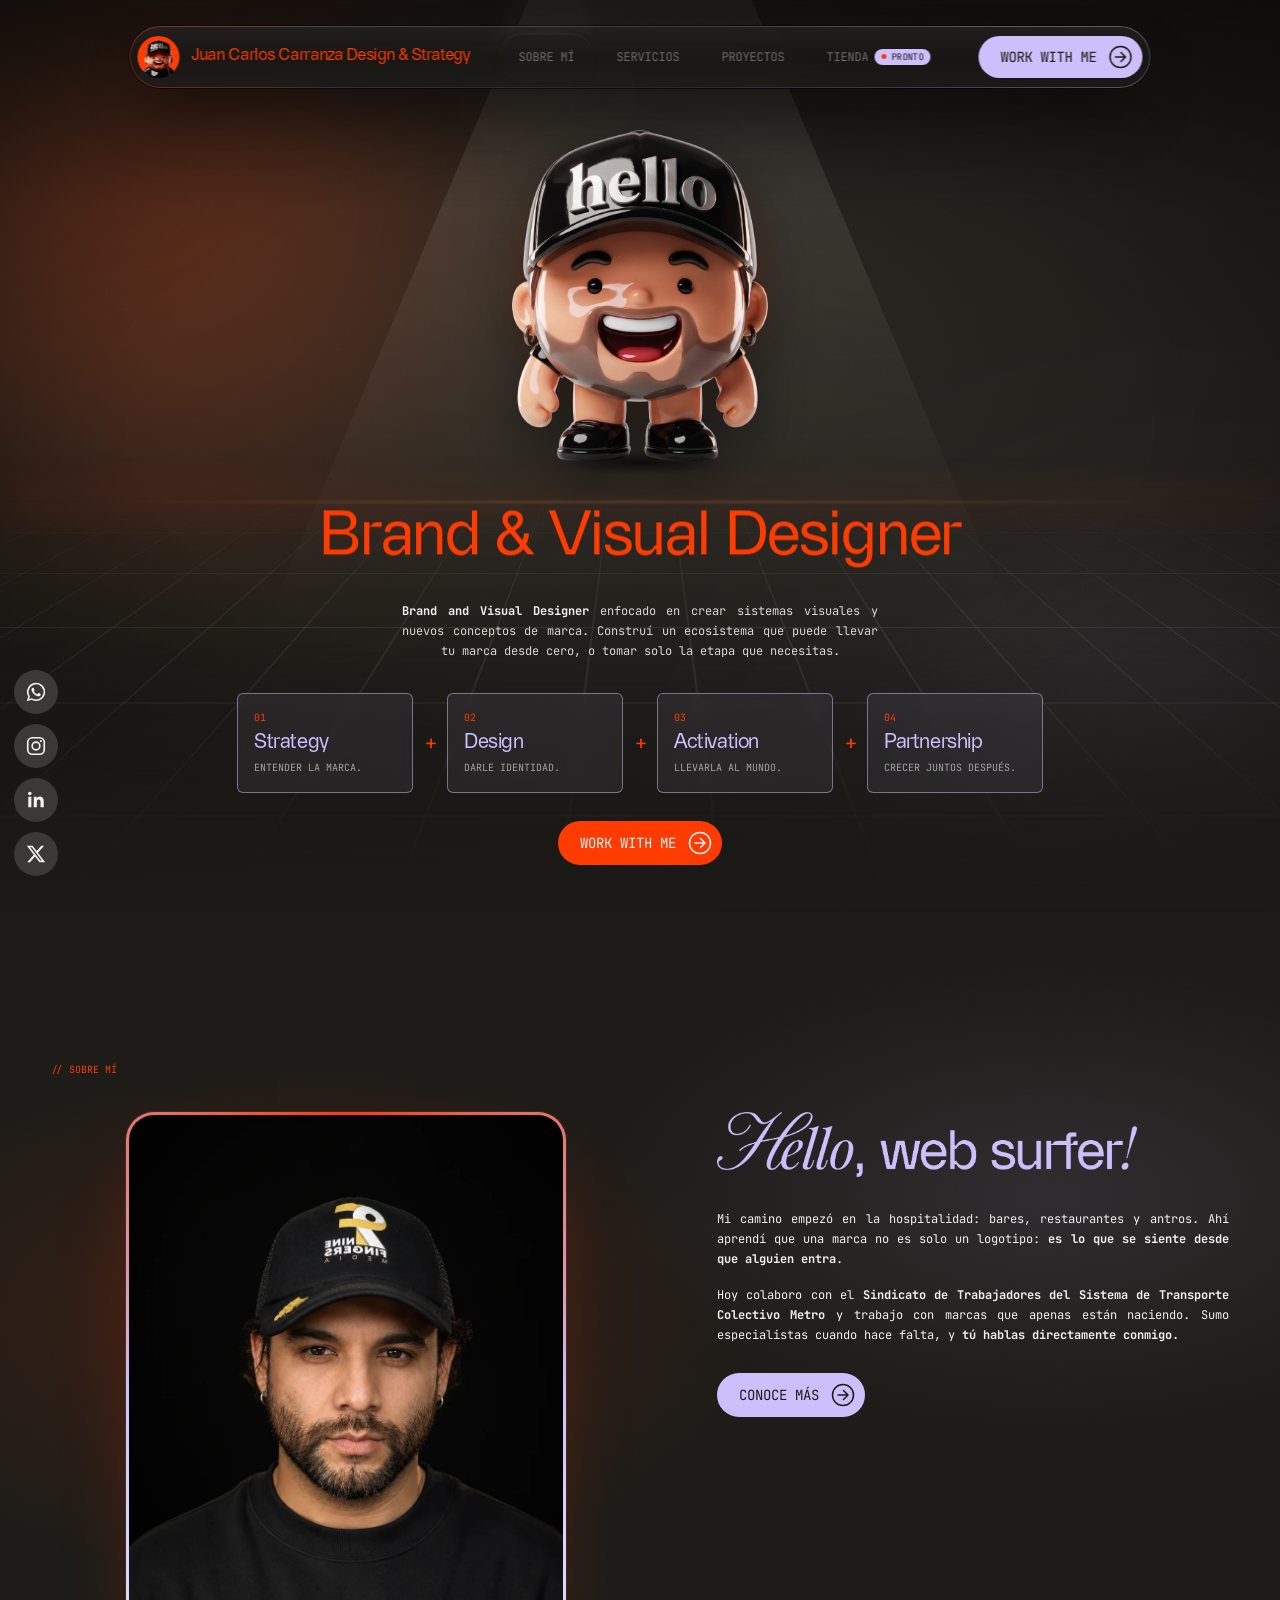
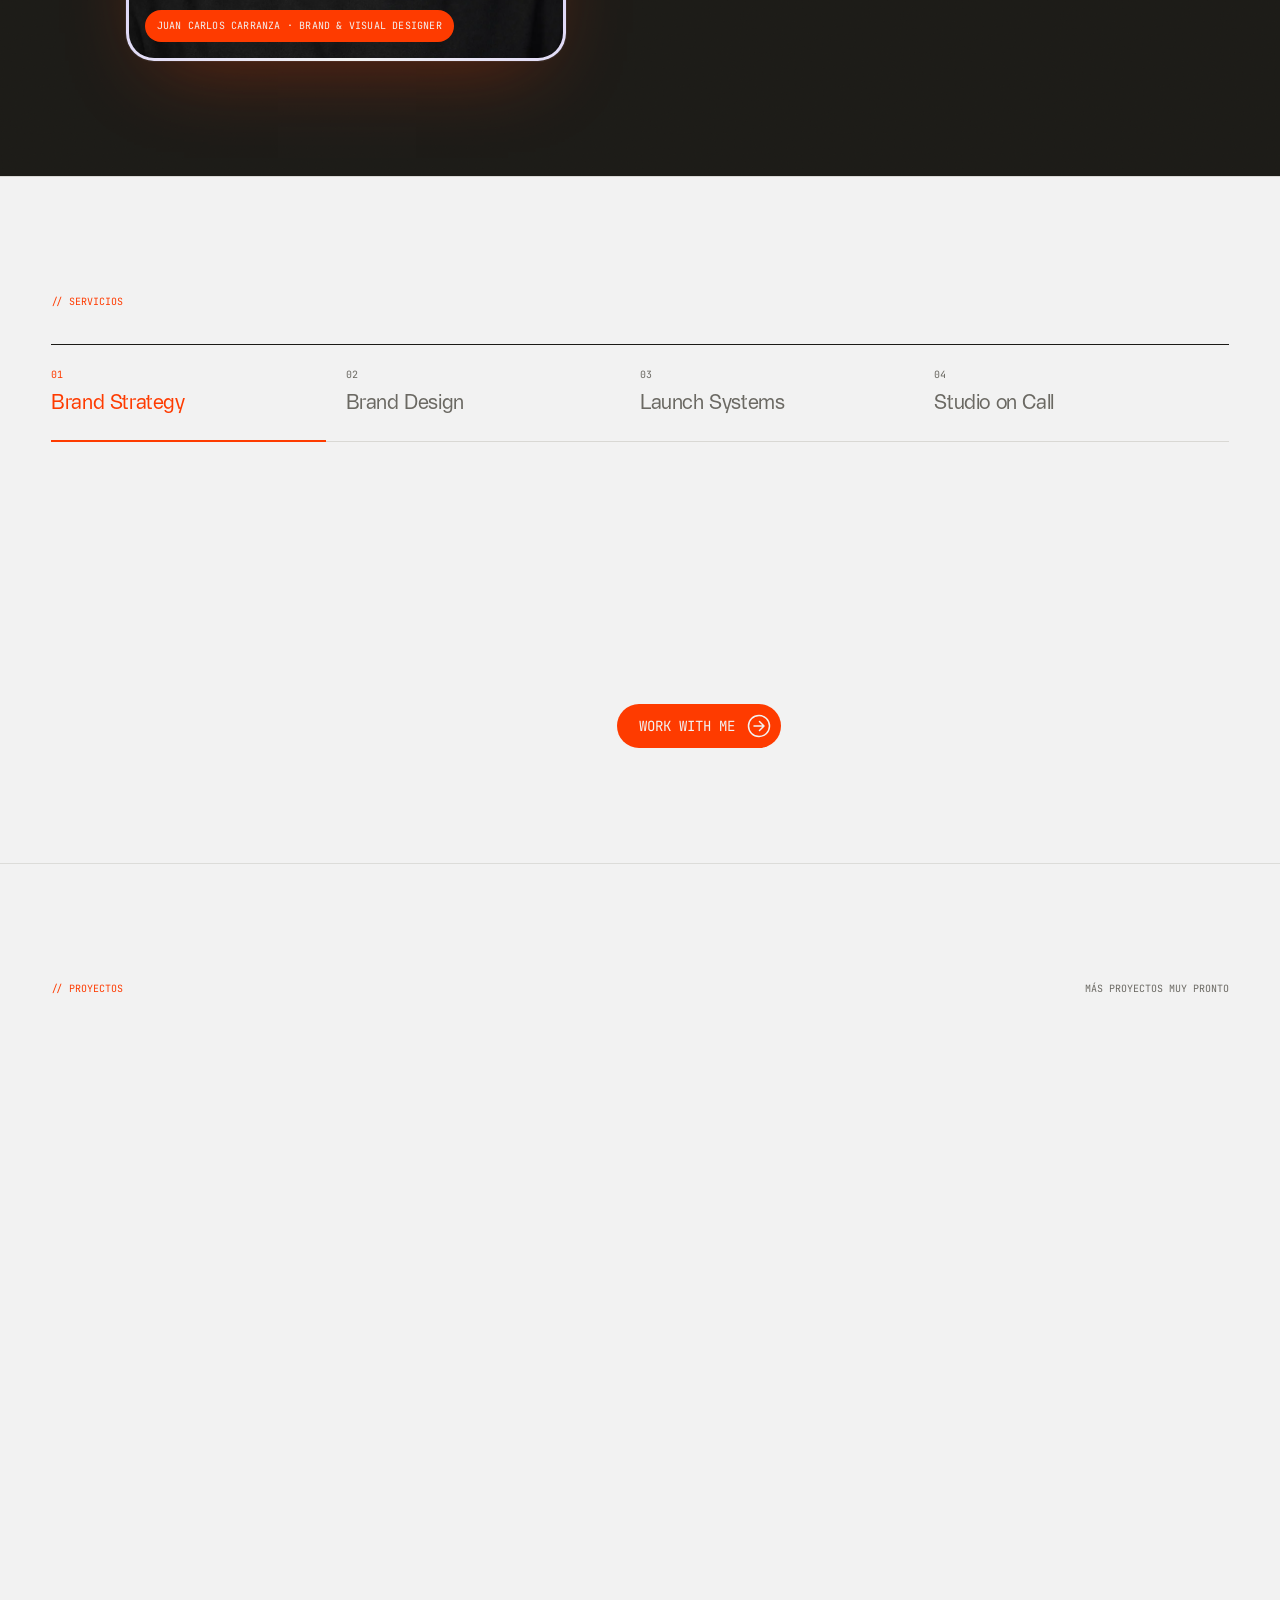
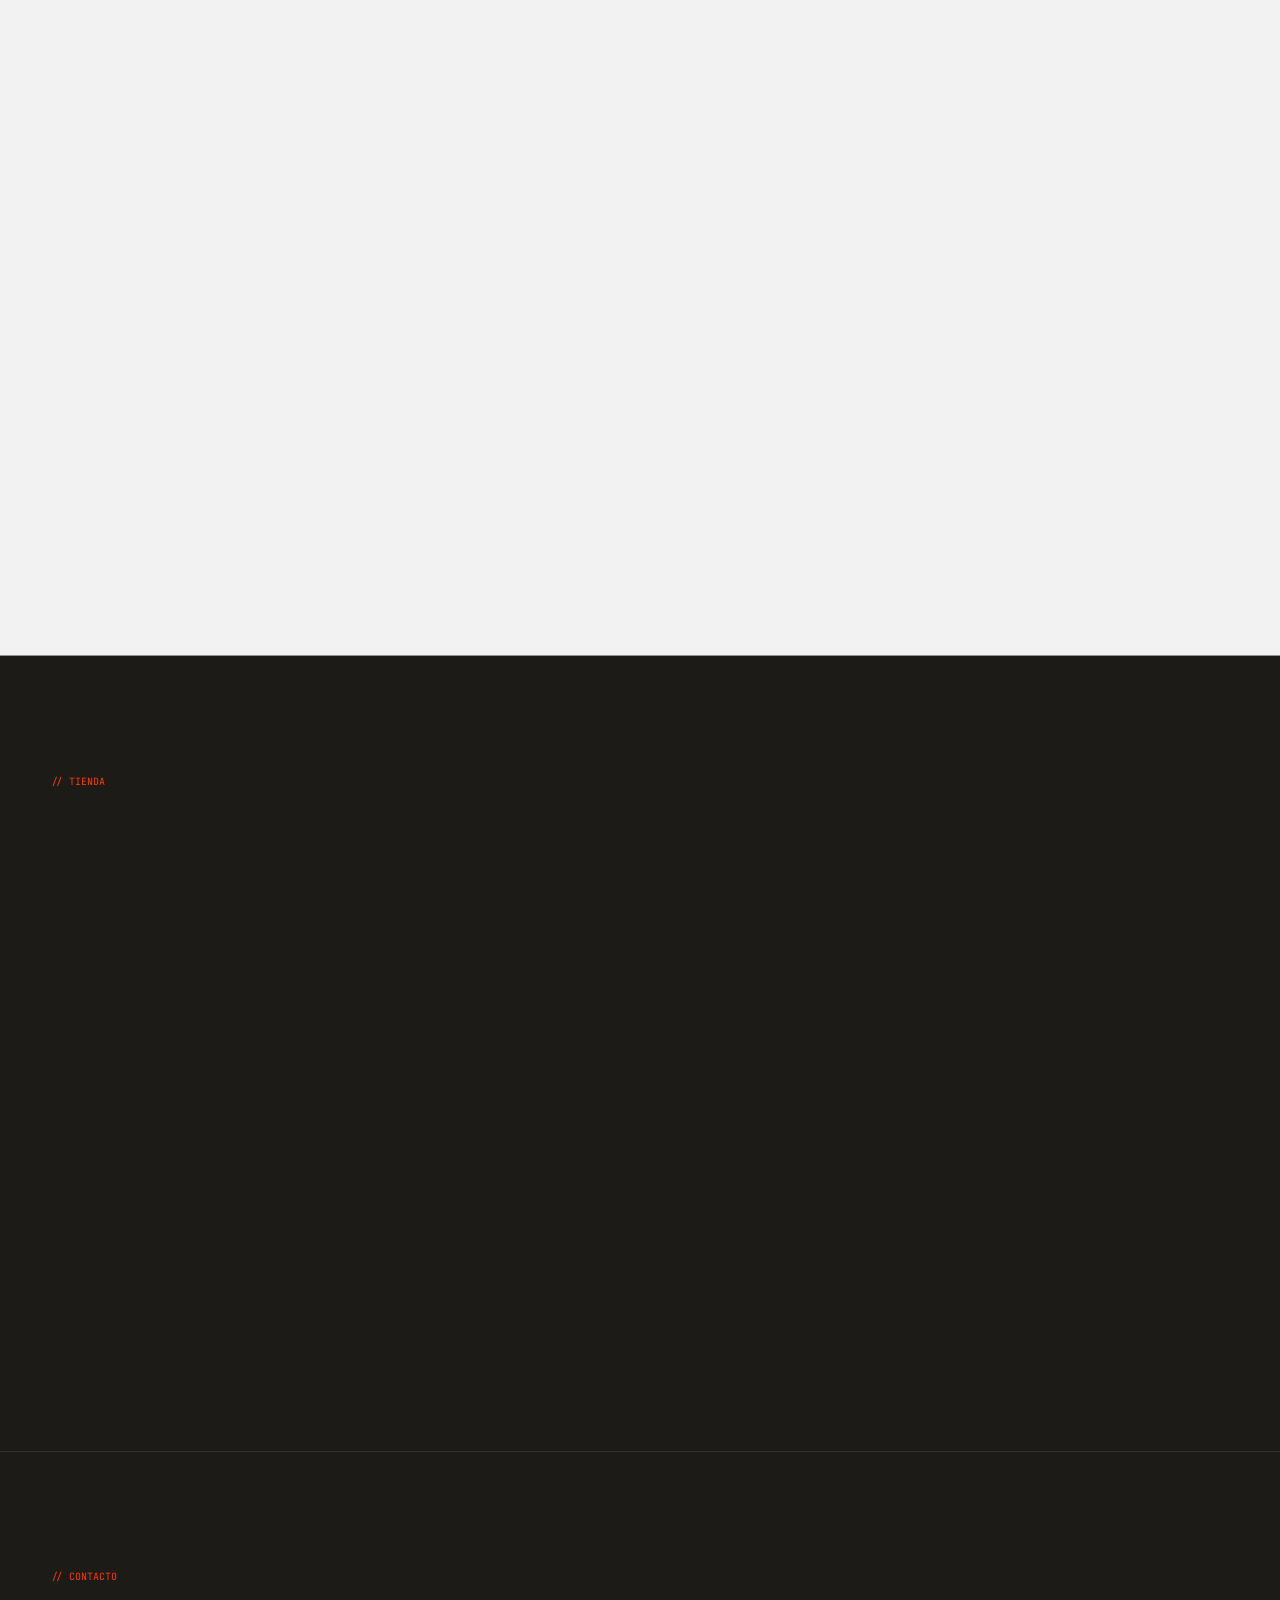
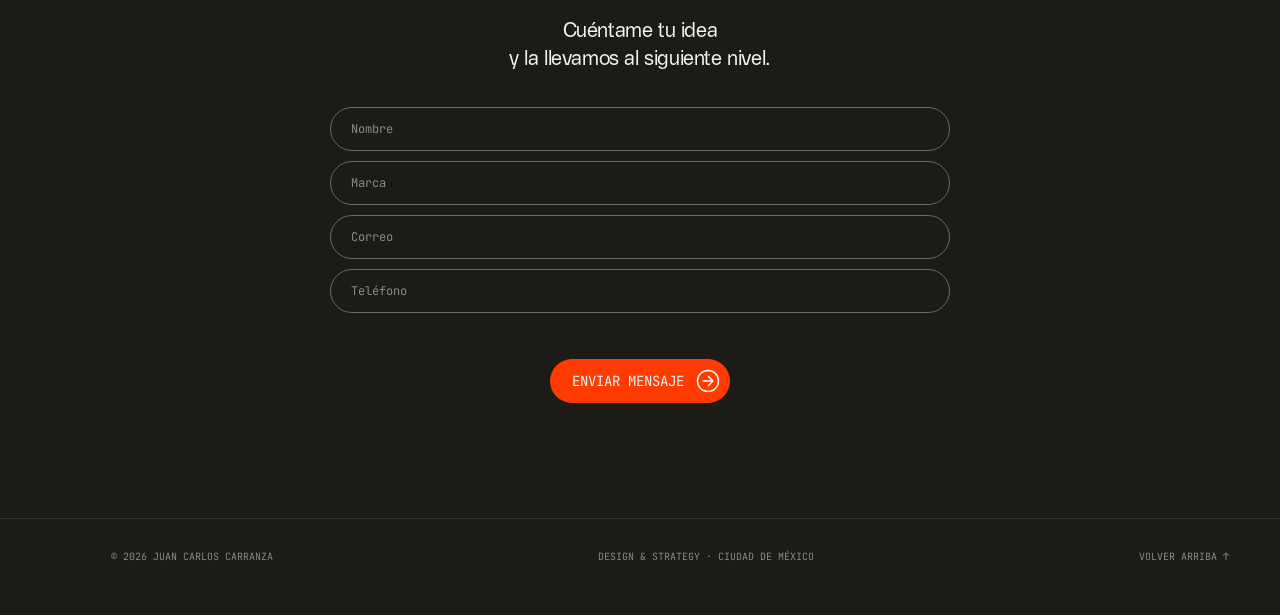
==== commit dff25260: "Sobre mí en Inicio: quita el subtítulo Mi camino Co-Authored-By: Claude Opus 5.5 <noreply@anthropic." ====
--- a/index.html
+++ b/index.html
@@ -199,7 +199,6 @@
         </div>
         <div class="about-text">
           <h2 class="hello-title"><img src="assets/img/hello-web-surfer.webp" alt="Hello, web surfer!" width="2475" height="379"></h2>
-          <p class="about-sub">// Mi camino</p>
           <p>
             Mi camino empezó en la hospitalidad: bares, restaurantes y antros. Ahí aprendí que una marca
             no es solo un logotipo: <strong>es lo que se siente desde que alguien entra</strong>.
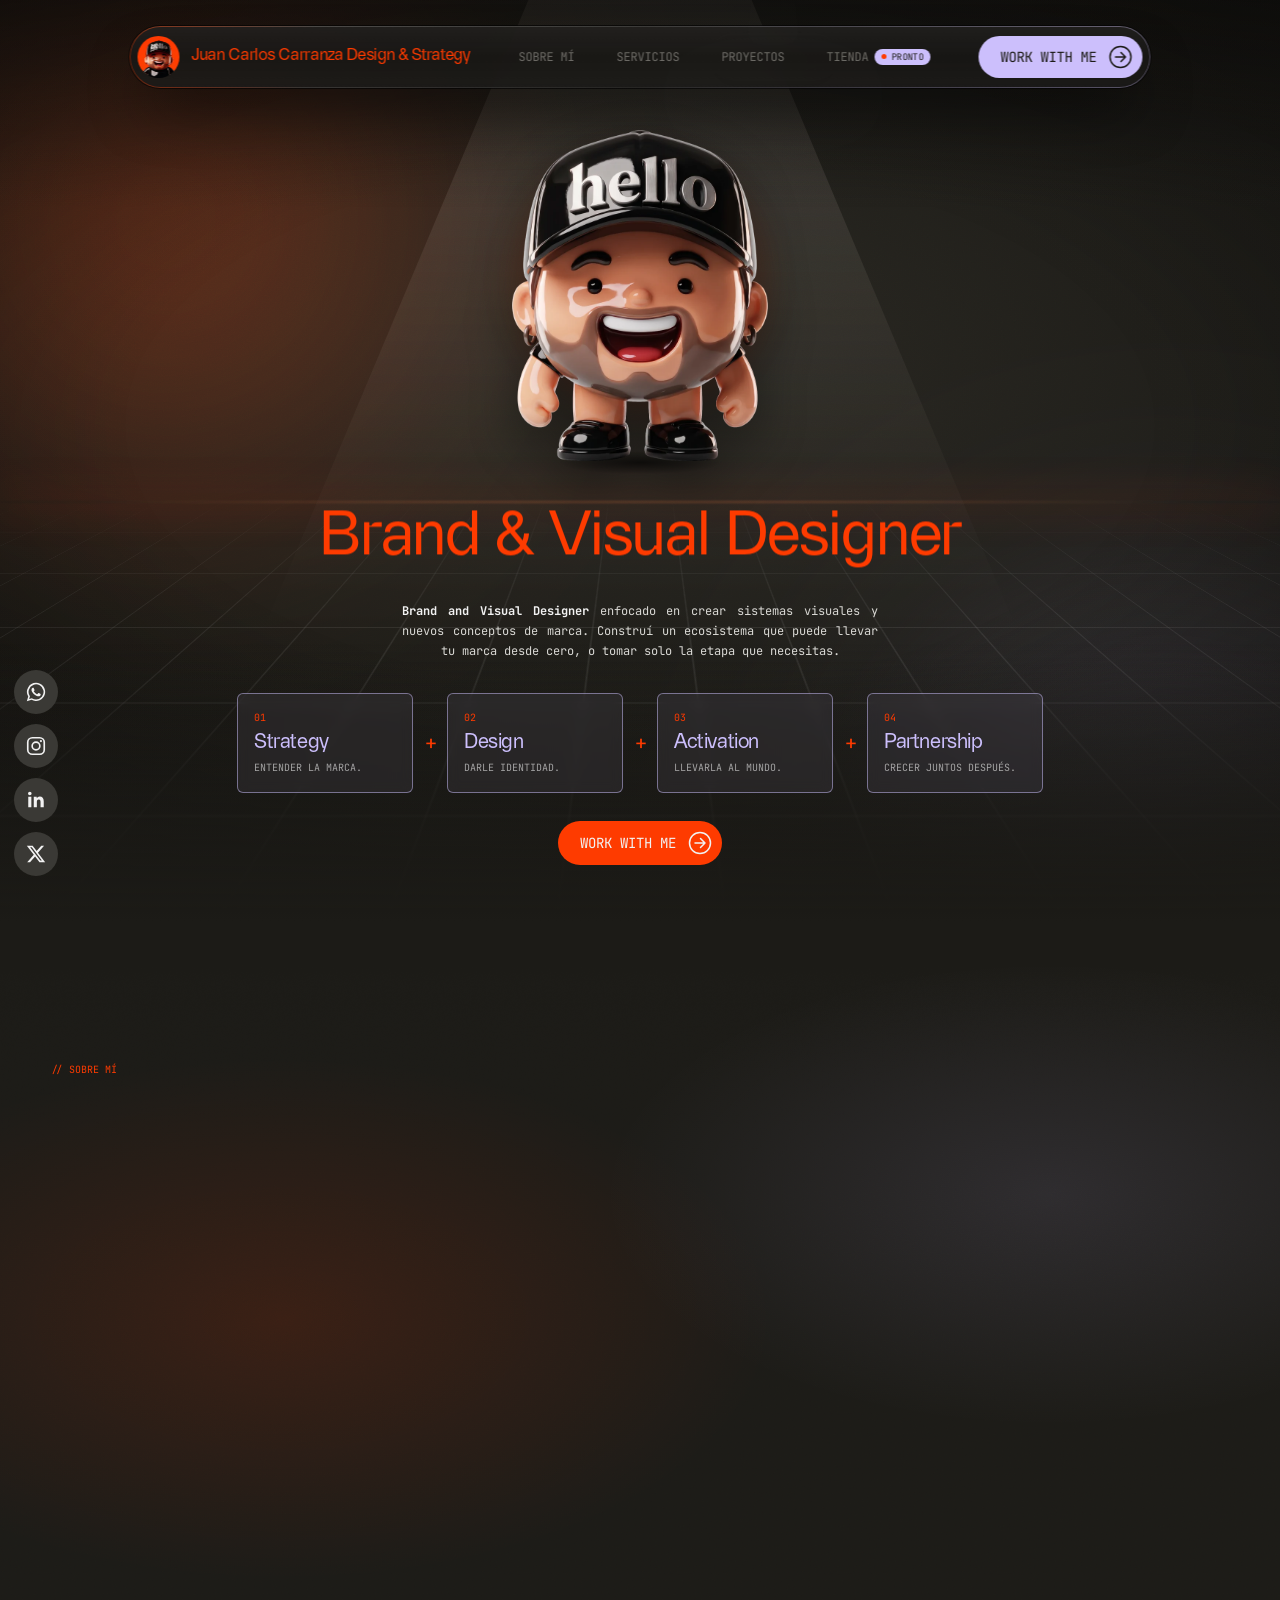
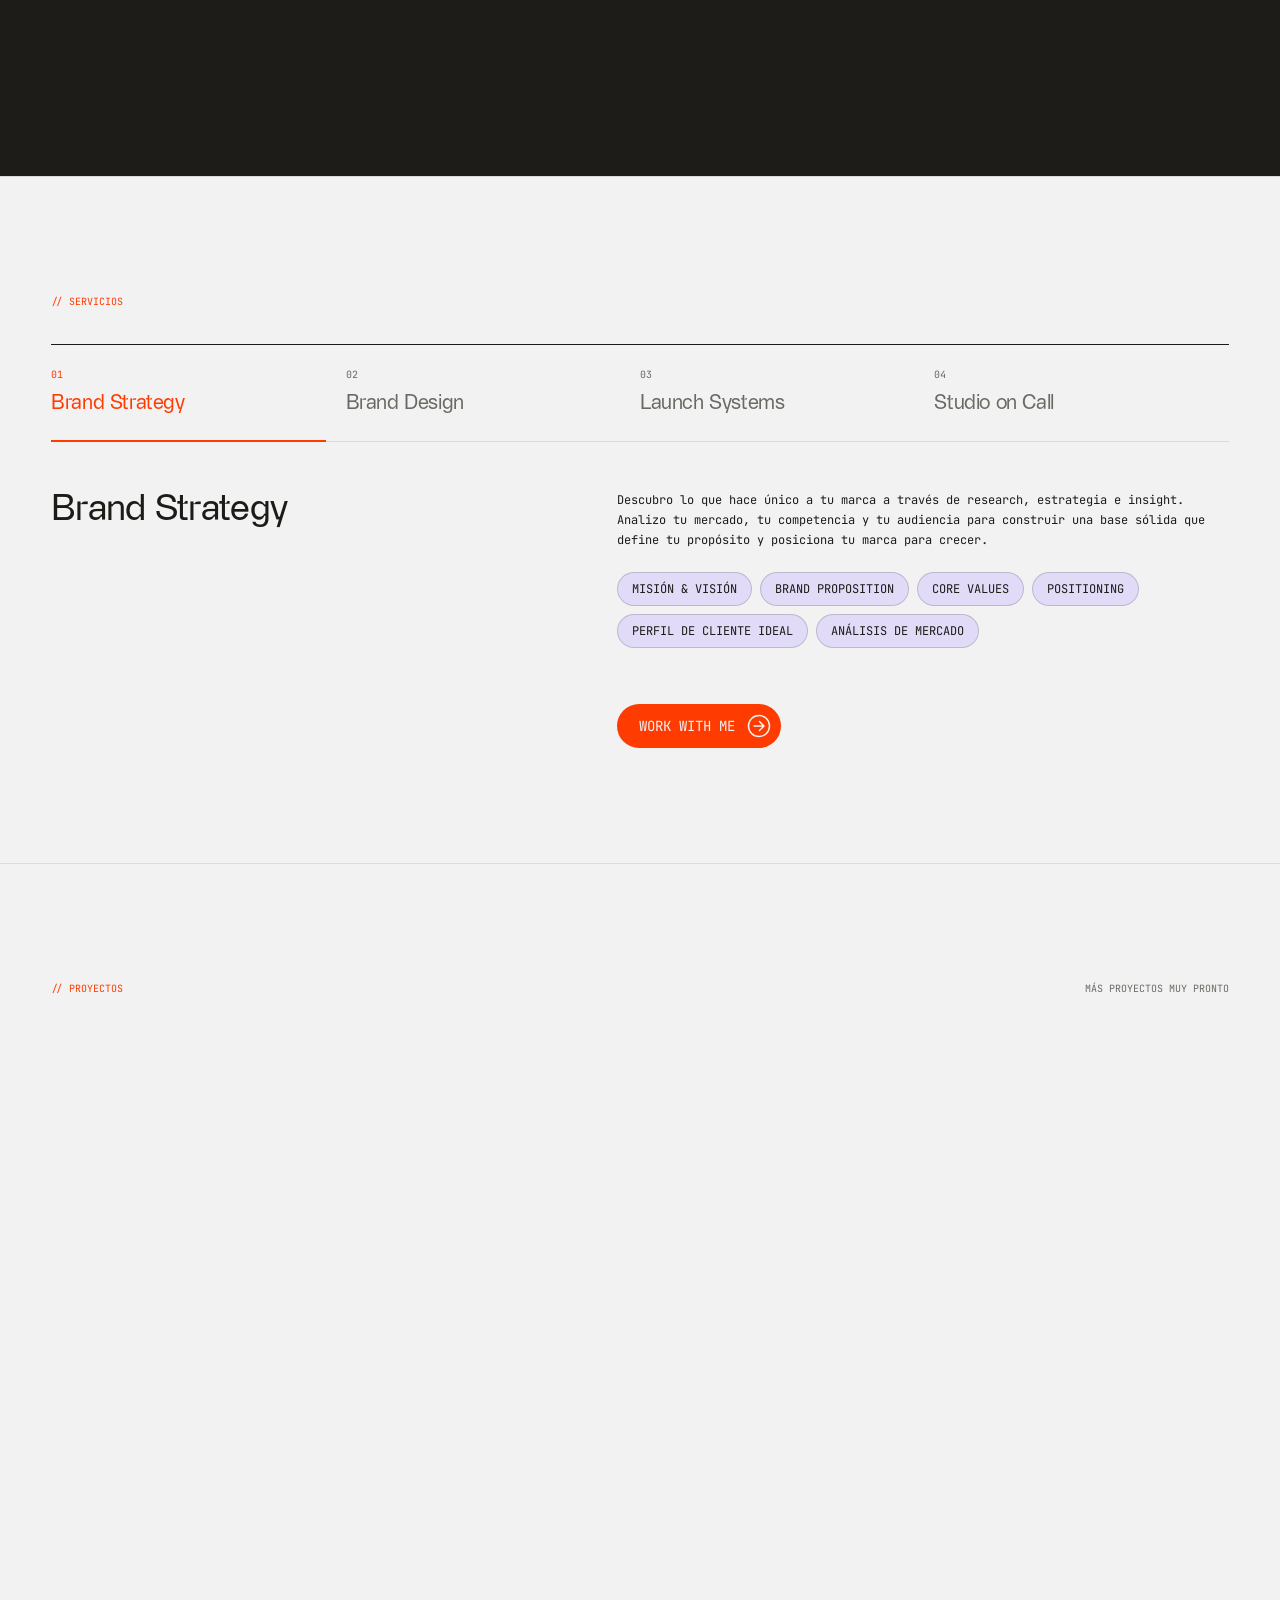
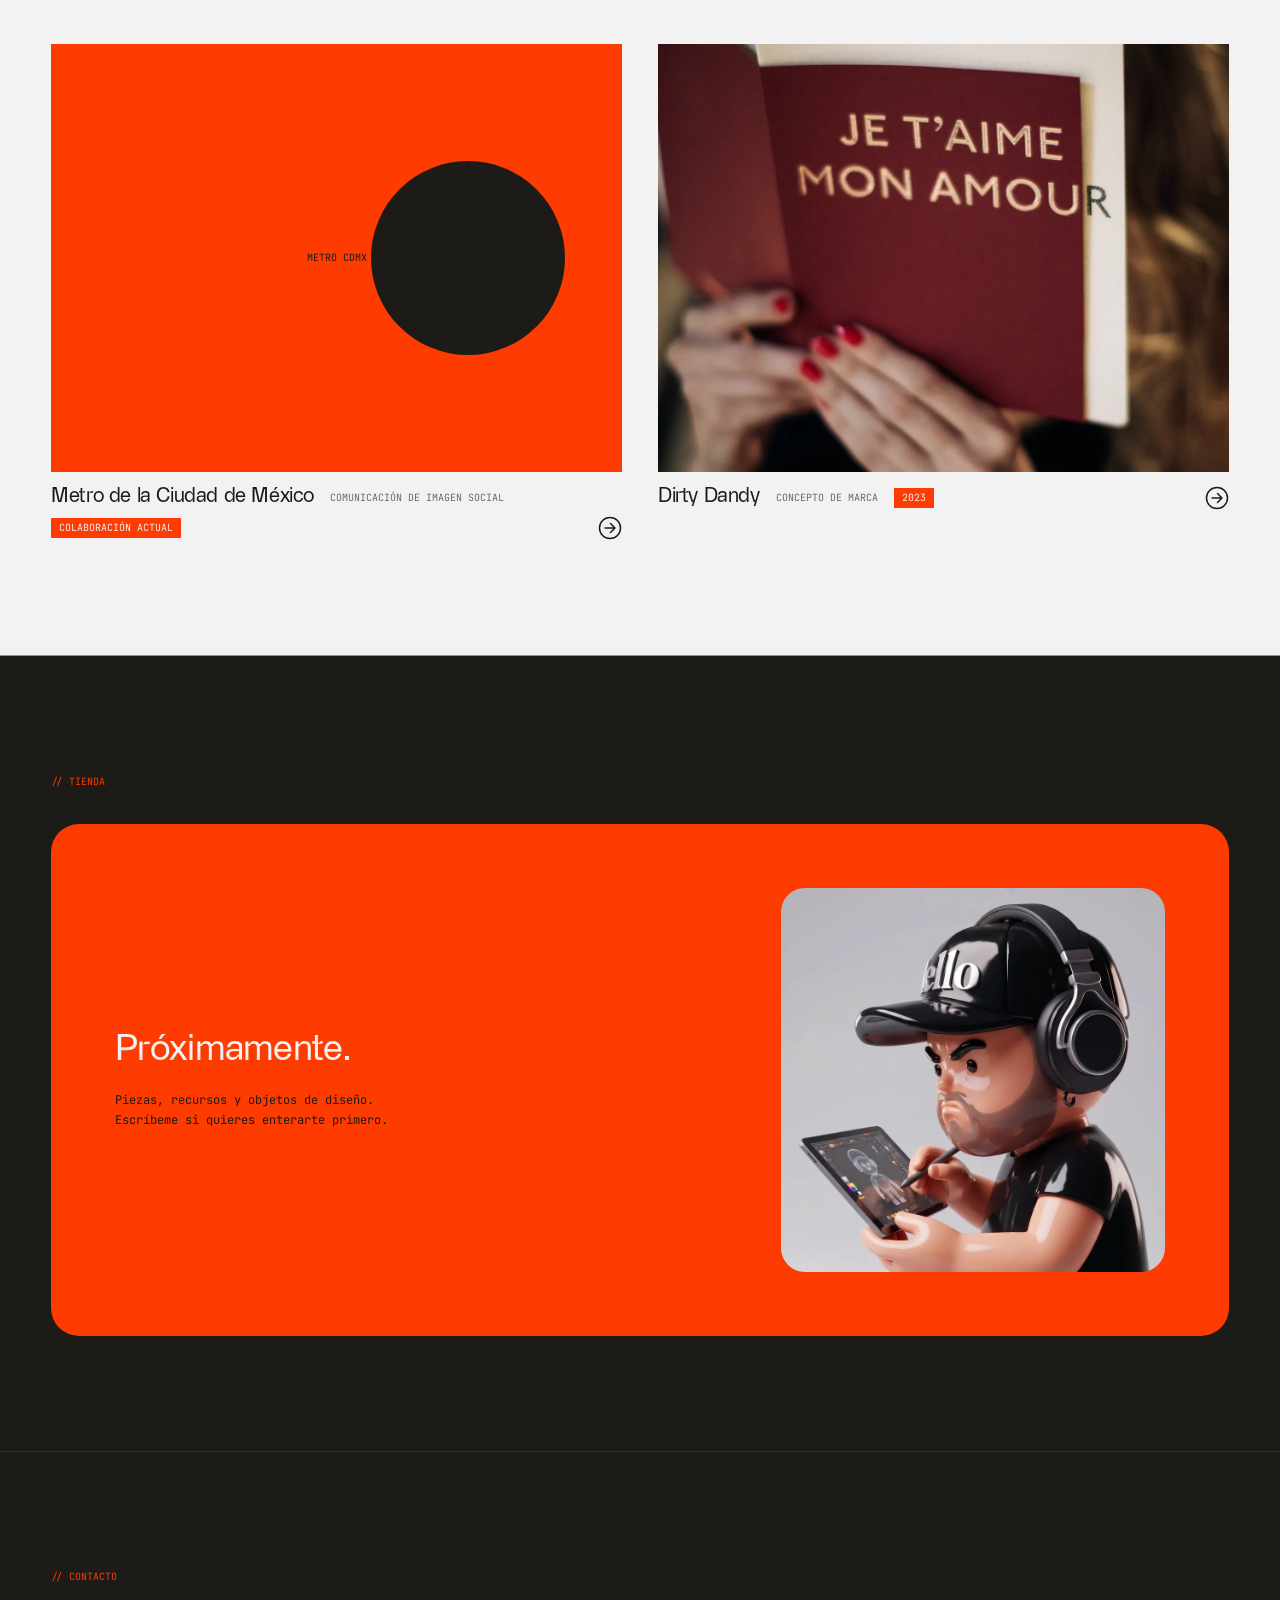
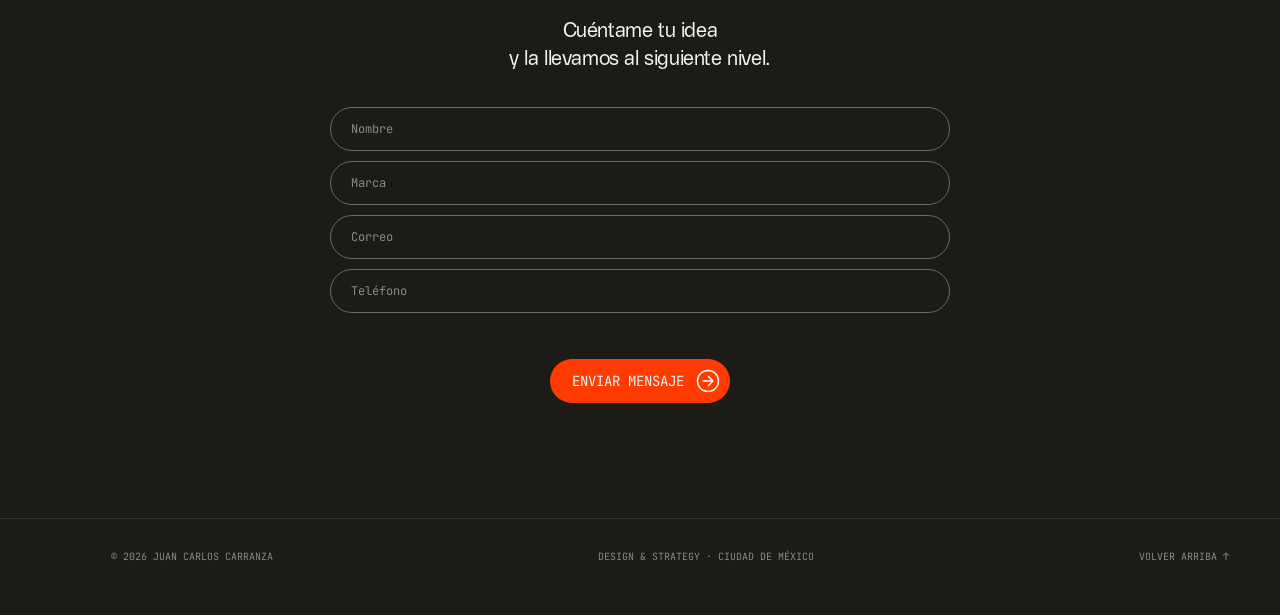
==== commit b83f6efb: "Dirty Dandy: portada con la foto del menú en Inicio Co-Authored-By: Claude Opus 5.5 <noreply@anthrop" ====
--- a/index.html
+++ b/index.html
@@ -344,7 +344,7 @@
         </article>
         <article class="card">
           <a class="card-link" href="proyecto-dirty-dandy.html">
-            <div class="media"><video src="assets/video/dirty-dandy-card.mp4" poster="assets/img/dirty-dandy/dd-poster.webp" autoplay muted loop playsinline preload="metadata" aria-label="Video de Dirty Dandy"></video></div>
+            <div class="media"><img src="assets/img/dirty-dandy/dd-05.webp" alt="Invitada leyendo el menú de Dirty Dandy: Je t'aime mon amour" loading="lazy"></div>
             <div class="meta">
               <h3>Dirty Dandy</h3>
               <p>Concepto de marca</p>
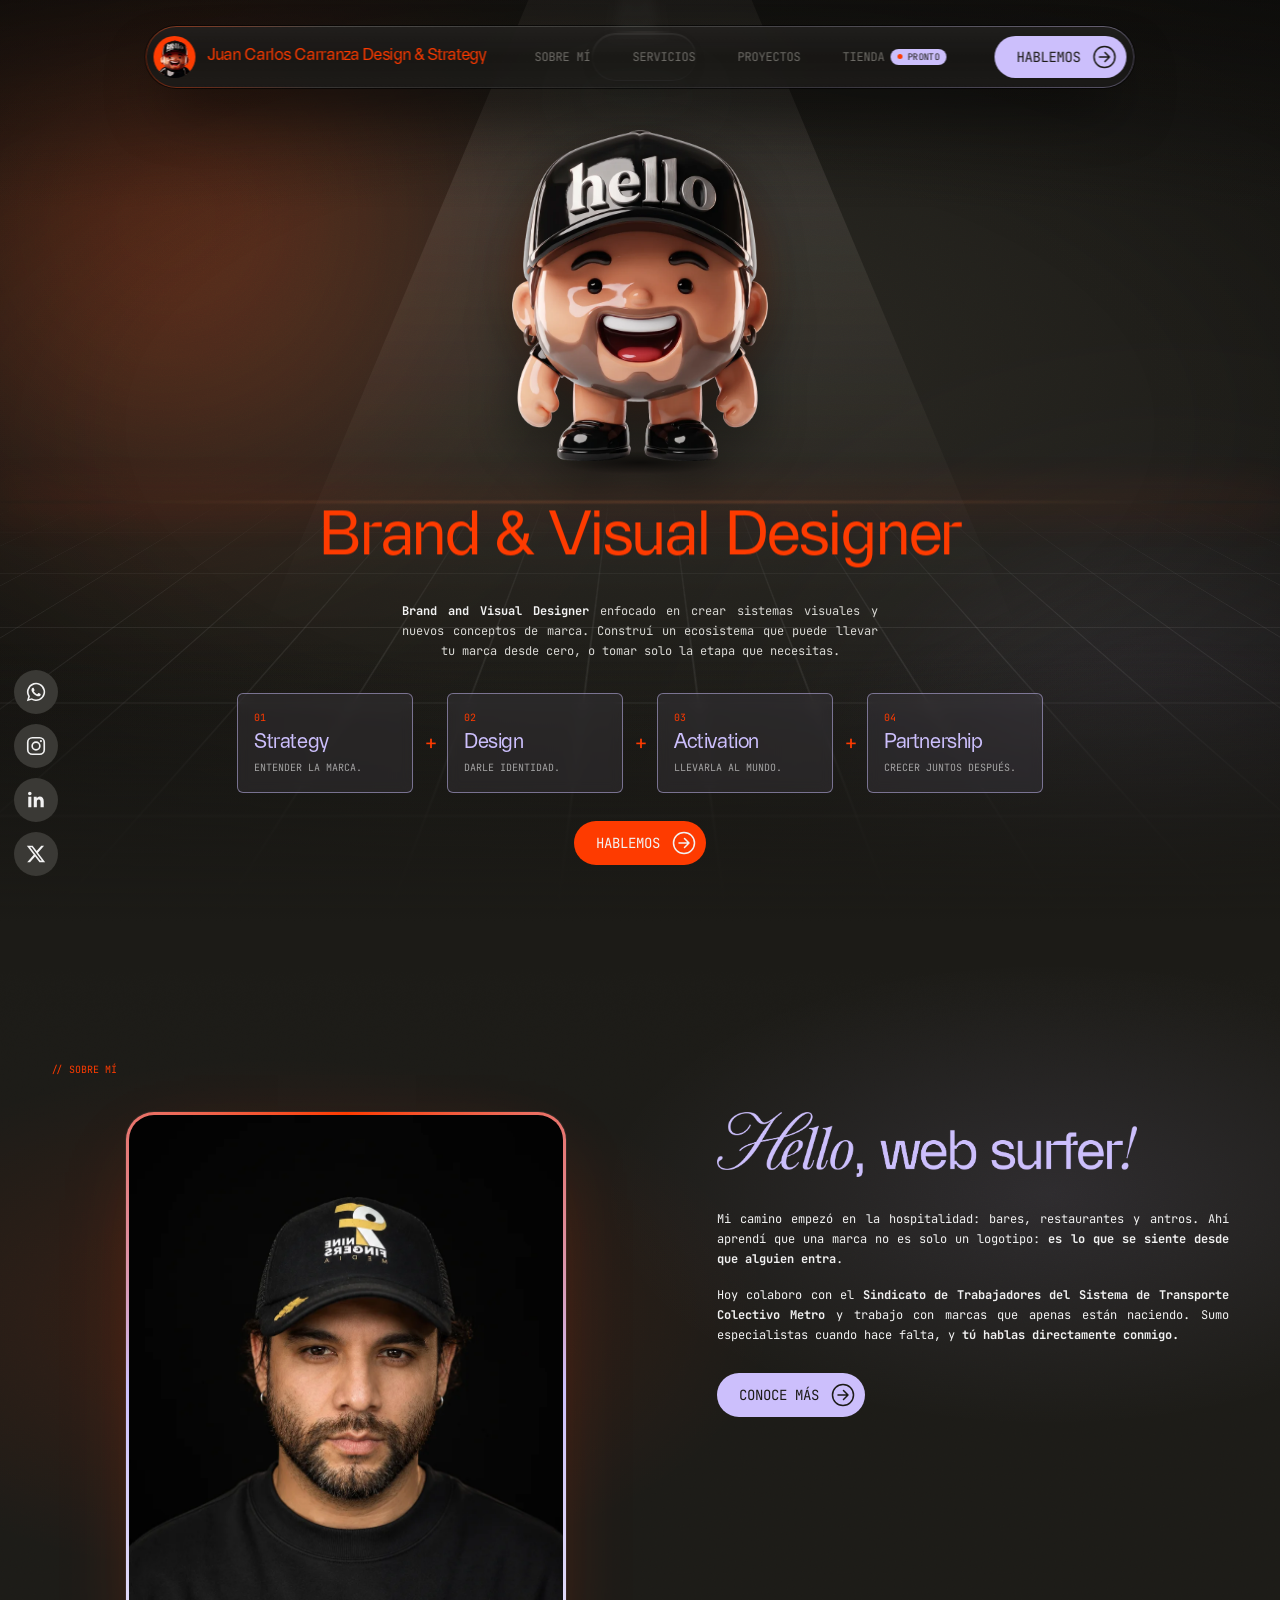
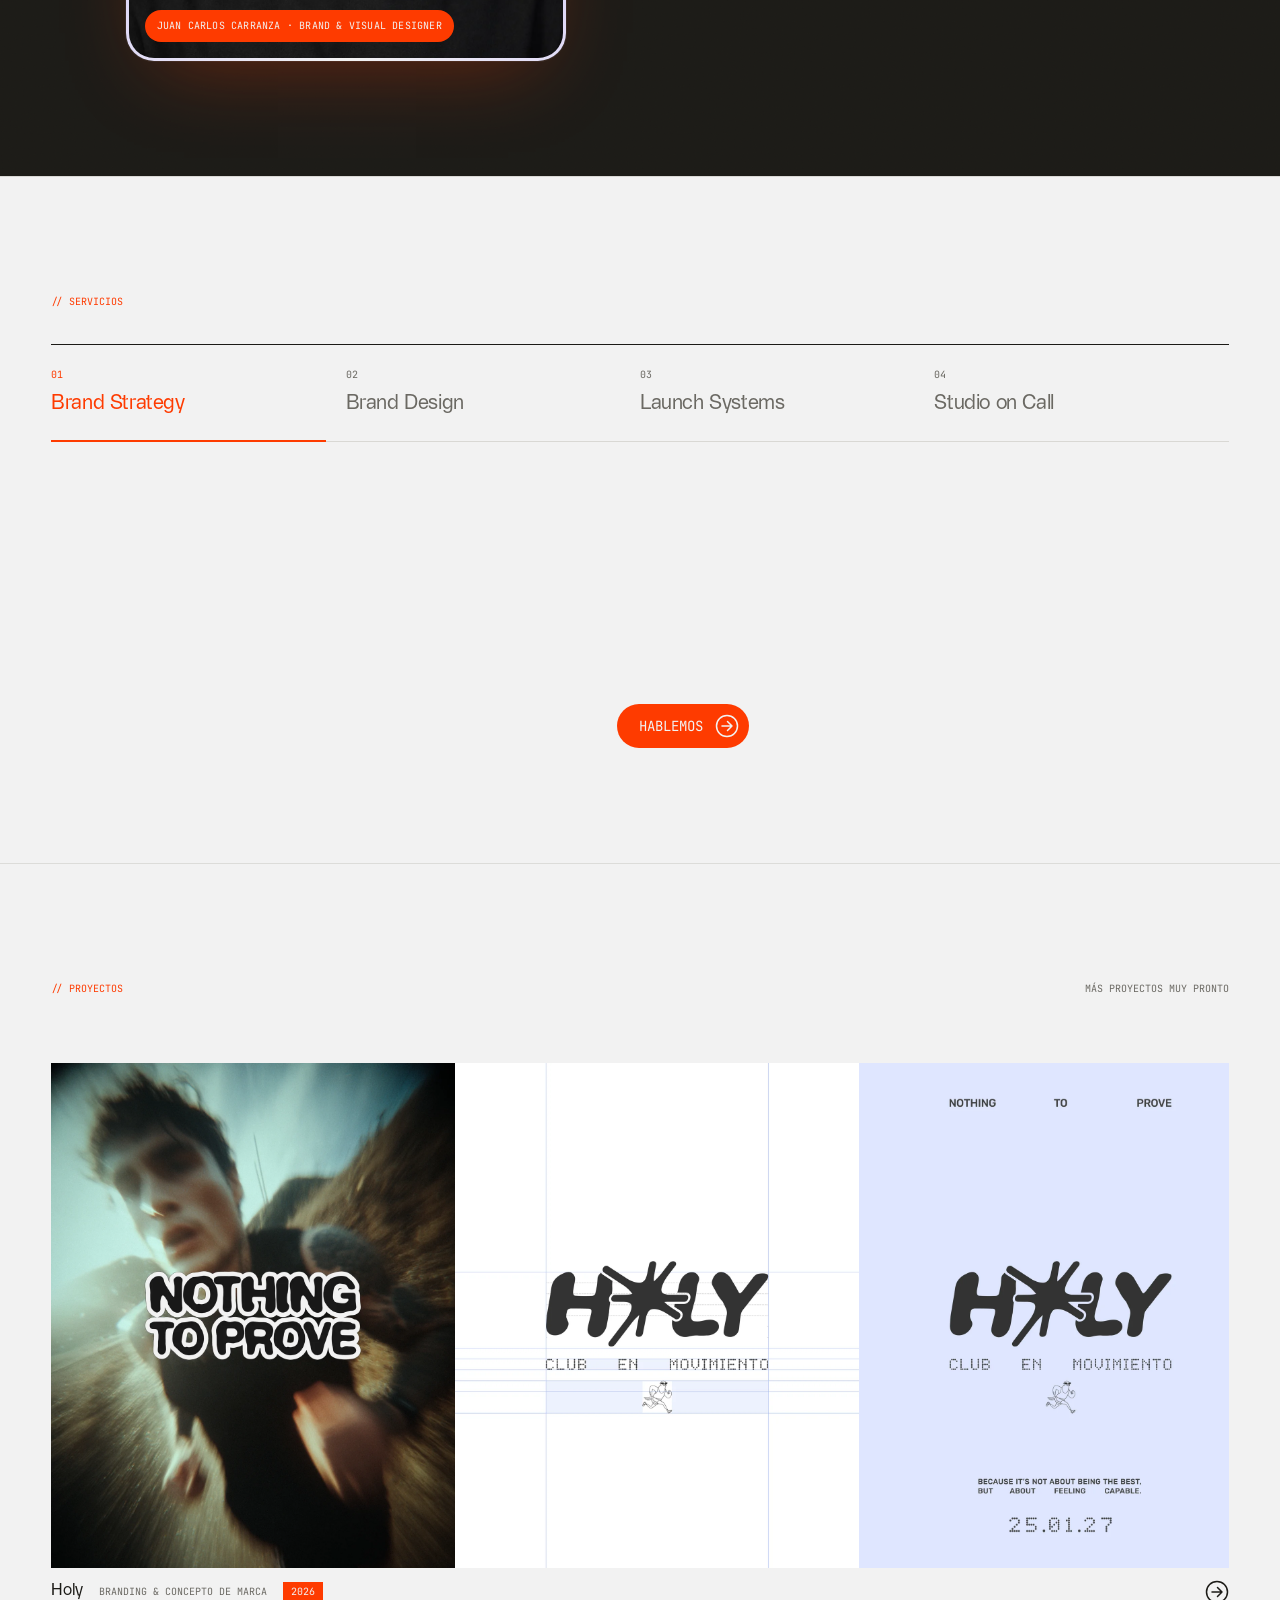
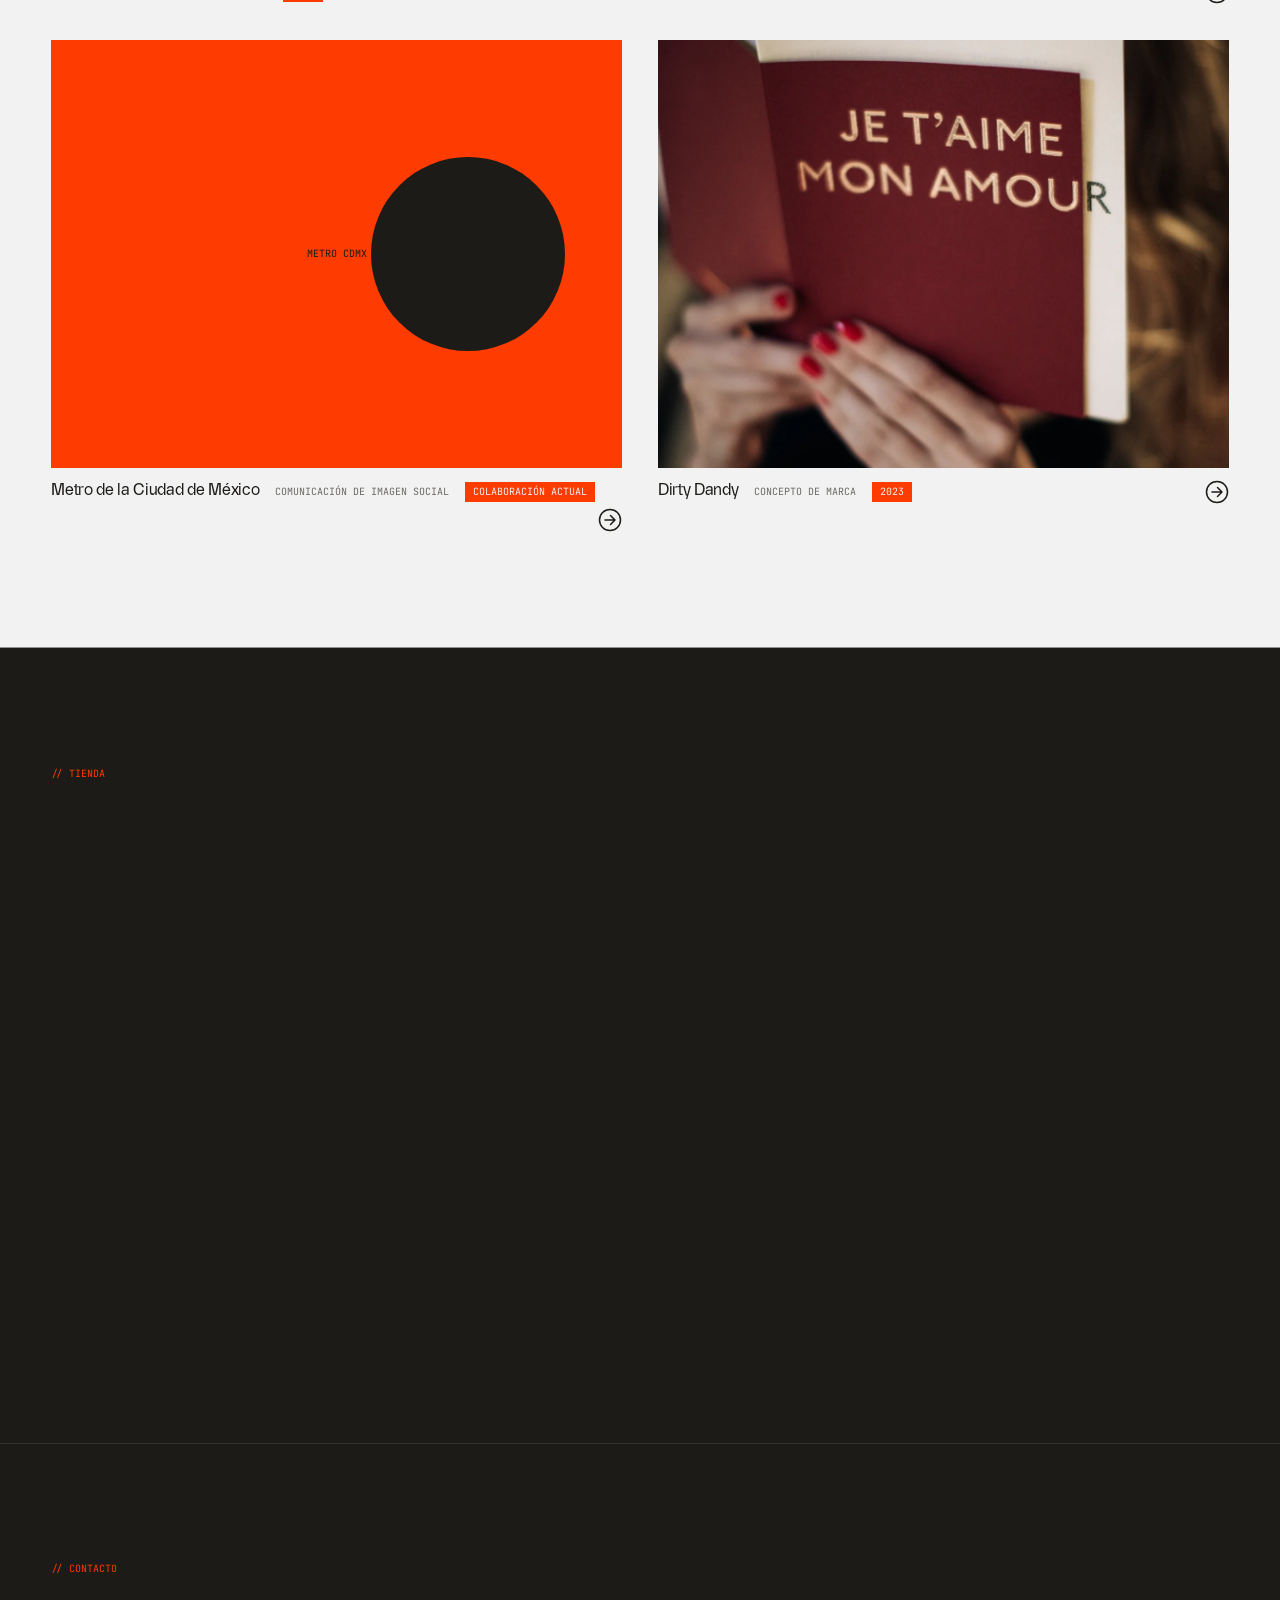
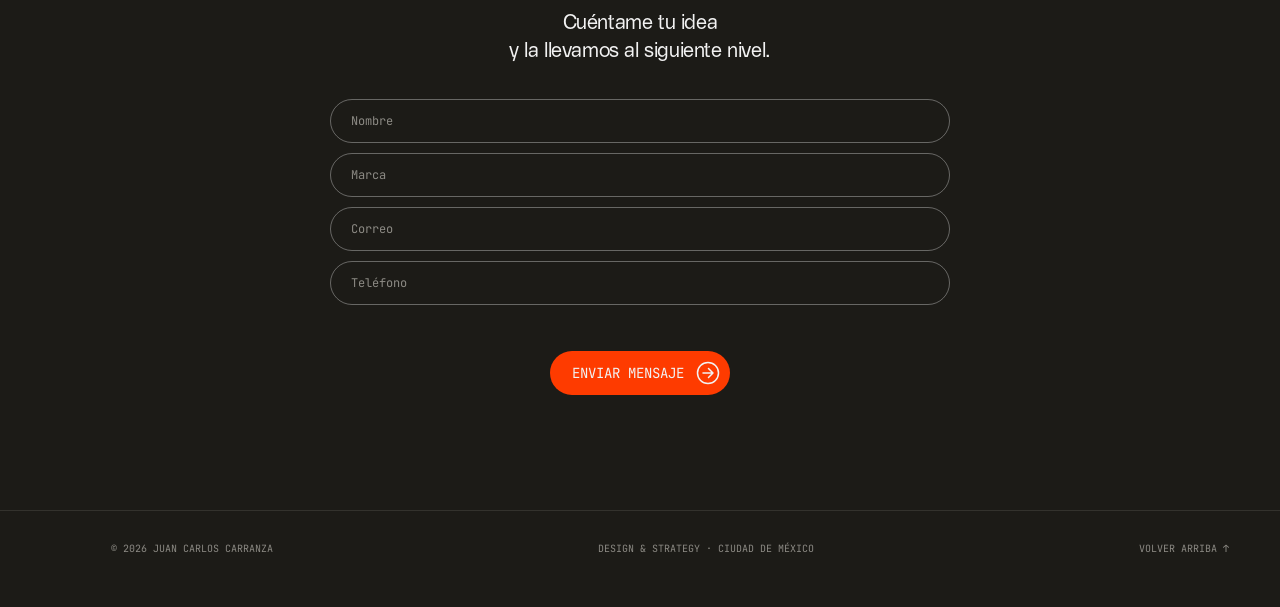
==== commit 8bb8298d: "Botones en español: Work with me → Hablemos Co-Authored-By: Claude Opus 5.5 <noreply@anthropic.com> " ====
--- a/index.html
+++ b/index.html
@@ -103,7 +103,7 @@
       <a class="tab" href="#proyectos">Proyectos</a>
       <a class="tab" href="#tienda">Tienda <span class="soon">Pronto</span></a>
     </nav>
-    <a href="#contacto" class="btn btn-sm nav-cta">Work with me <svg class="arrow" viewBox="0 0 24 24" aria-hidden="true"><use href="#i-arrow"/></svg></a>
+    <a href="#contacto" class="btn btn-sm nav-cta">Hablemos <svg class="arrow" viewBox="0 0 24 24" aria-hidden="true"><use href="#i-arrow"/></svg></a>
     <a href="https://wa.me/525536771350" class="icon-btn nav-wa" target="_blank" rel="noopener" aria-label="WhatsApp"><svg viewBox="0 0 24 24"><use href="#i-wa"/></svg></a>
     <button class="burger" type="button" aria-label="Abrir menú" aria-expanded="false" aria-controls="glass-menu" data-burger>
       <span></span><span></span><span></span>
@@ -184,7 +184,7 @@
         <li><span class="flow-num">03</span><span class="flow-name">Activation</span><span class="flow-text">Llevarla al mundo.</span></li>
         <li><span class="flow-num">04</span><span class="flow-name">Partnership</span><span class="flow-text">Crecer juntos después.</span></li>
       </ol>
-      <a href="#contacto" class="btn">Work with me <svg class="arrow" viewBox="0 0 24 24" aria-hidden="true"><use href="#i-arrow"/></svg></a>
+      <a href="#contacto" class="btn">Hablemos <svg class="arrow" viewBox="0 0 24 24" aria-hidden="true"><use href="#i-arrow"/></svg></a>
     </section>
 
     <!-- ============ SOBRE MÍ ============ -->
@@ -295,7 +295,7 @@
 
       </div>
       <div class="services-cta">
-        <a href="#contacto" class="btn">Work with me <svg class="arrow" viewBox="0 0 24 24" aria-hidden="true"><use href="#i-arrow"/></svg></a>
+        <a href="#contacto" class="btn">Hablemos <svg class="arrow" viewBox="0 0 24 24" aria-hidden="true"><use href="#i-arrow"/></svg></a>
       </div>
     </section>
 
--- a/styles.css
+++ b/styles.css
@@ -266,7 +266,7 @@
 .media > * { width: 100%; height: 100%; object-fit: cover; transition: transform .8s cubic-bezier(.2,.7,.2,1); }
 .card:hover .media > * { transform: scale(1.035); }
 .meta { display: flex; align-items: center; flex-wrap: wrap; gap: 4px 16px; padding-top: 12px; }
-.meta h3 { font-size: 20px; line-height: 28px; }   /* H2 */
+.meta h3 { font-size: 16px; line-height: 24px; }
 .meta p { color: var(--grey-l); font-size: 10px; line-height: 20px; text-transform: uppercase; }
 .meta .arrow { margin-left: auto; color: var(--black); transition: color .2s, transform .25s; }
 .card { cursor: pointer; }
@@ -955,7 +955,7 @@
 .pj-sound { position: absolute; right: 16px; bottom: 16px; height: 32px; padding: 0 14px; border-radius: 999px; border: 0; background: rgba(20,20,20,.55); backdrop-filter: blur(8px); -webkit-backdrop-filter: blur(8px); color: var(--paper); font: 10px/32px var(--mono); text-transform: uppercase; cursor: pointer; transition: background .2s; }
 .pj-sound:hover { background: var(--orange); }
 .pj-sound[aria-pressed="true"] { background: var(--lilac); color: var(--black); }
-.card .media video { width: 100%; height: 100%; object-fit: cover; display: block; }
+.card .media video, .card .media > img { width: 100%; height: 100%; object-fit: cover; object-position: center; display: block; }
 
 /* ===== Capítulos de construcción de marca (Dirty Dandy) ===== */
 .dd-chapter { margin-top: clamp(72px, 9vw, 136px); }
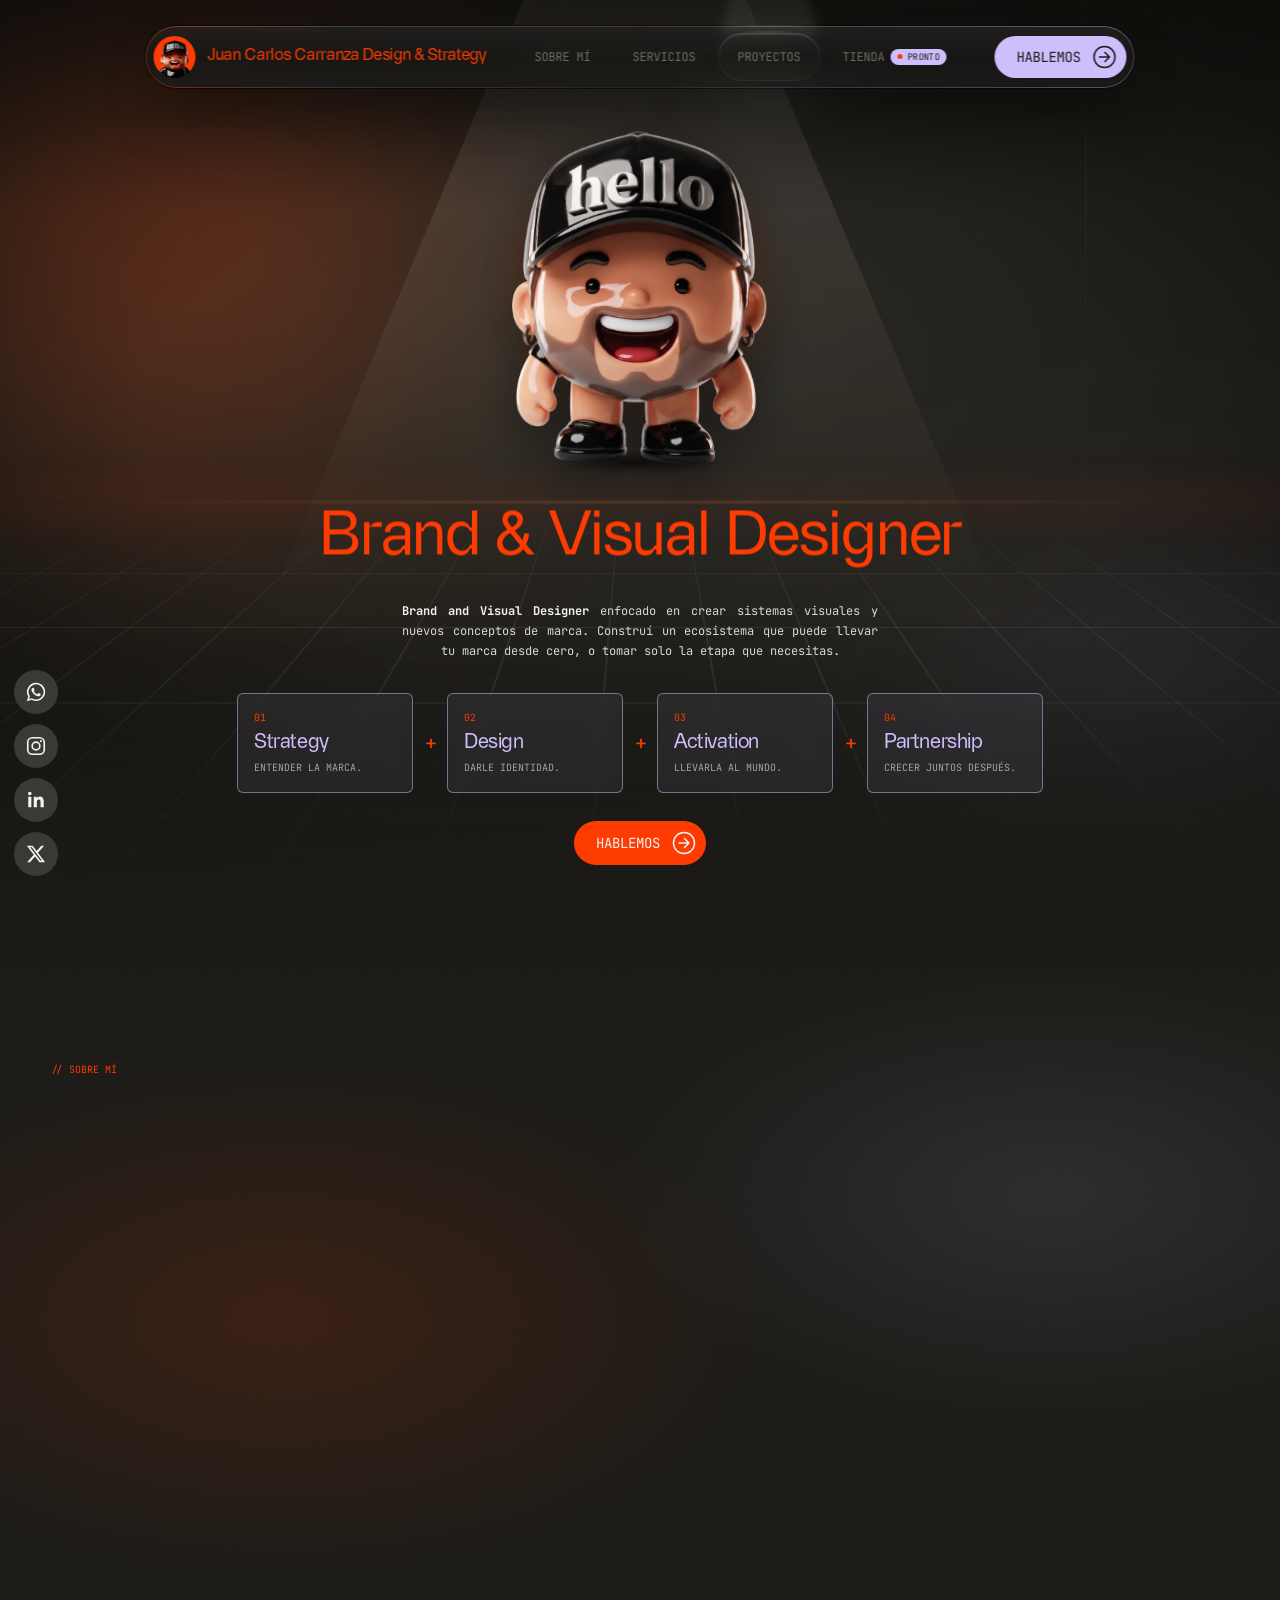
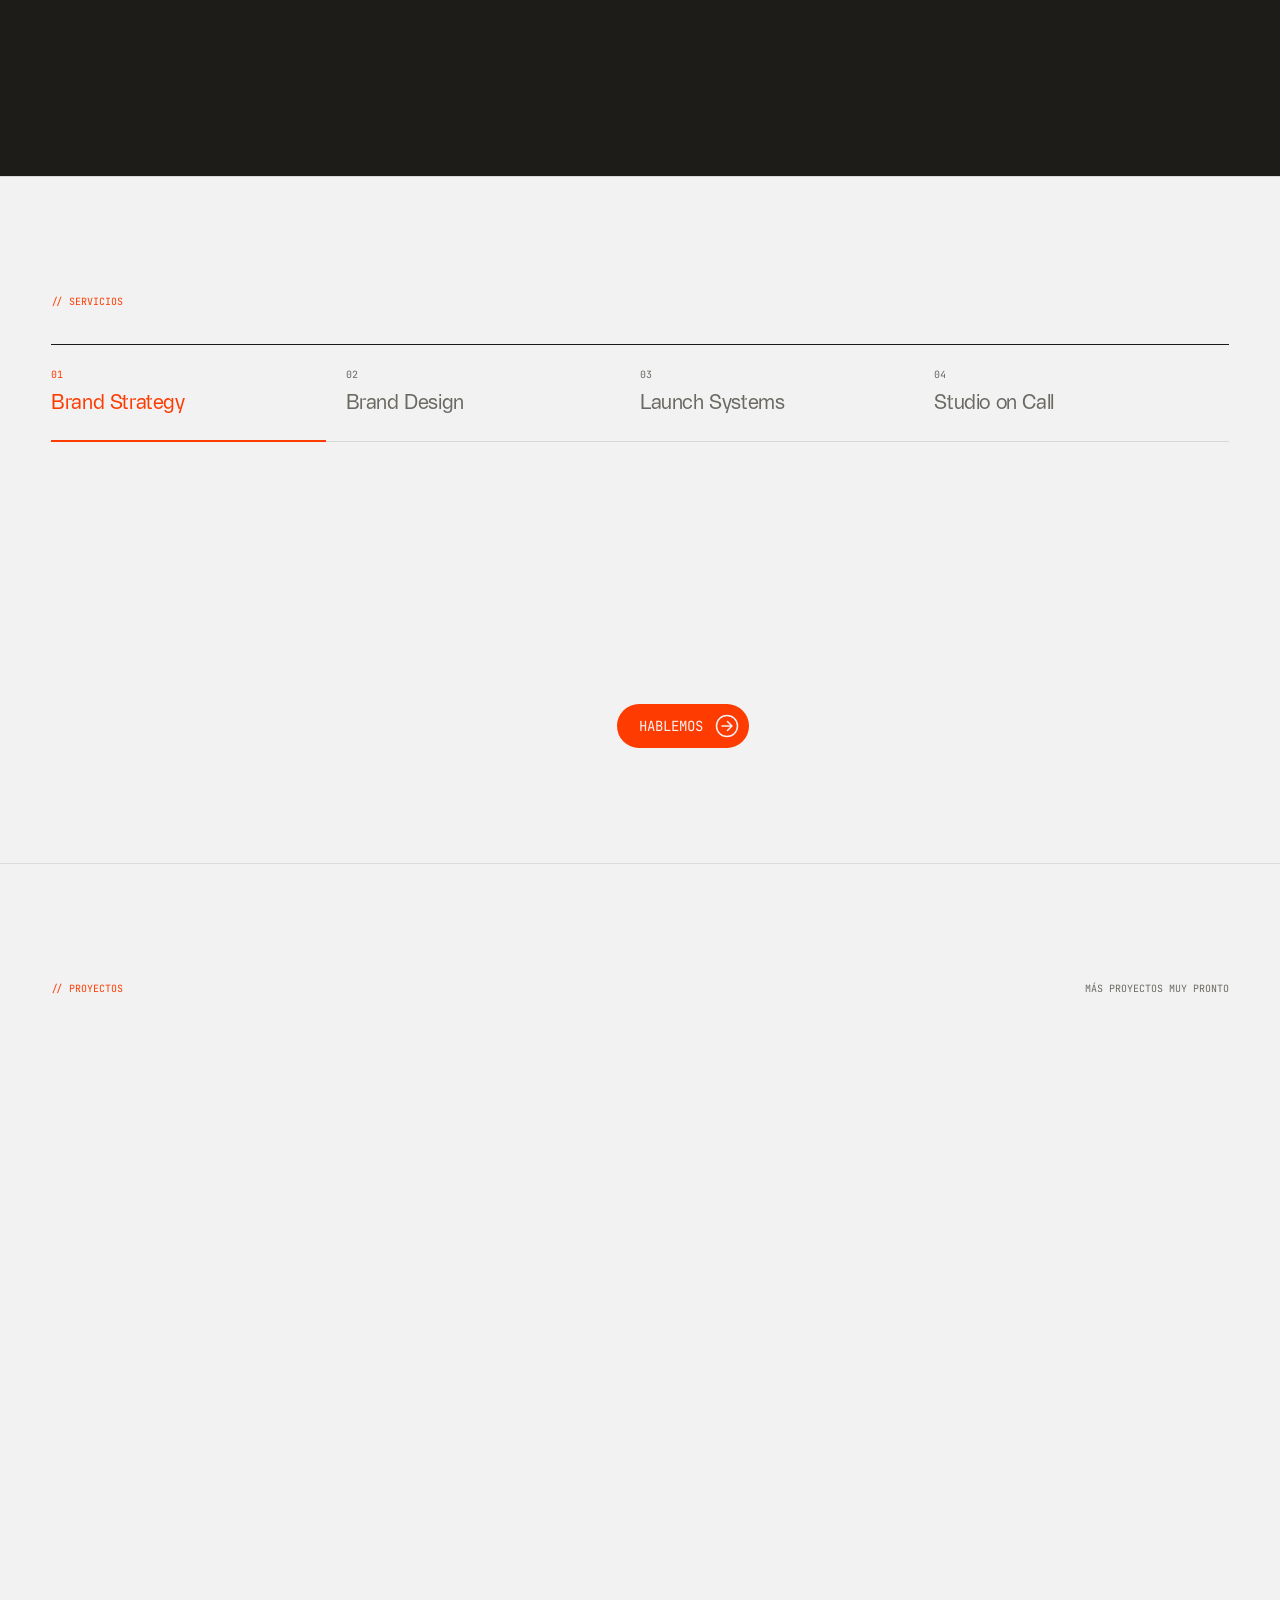
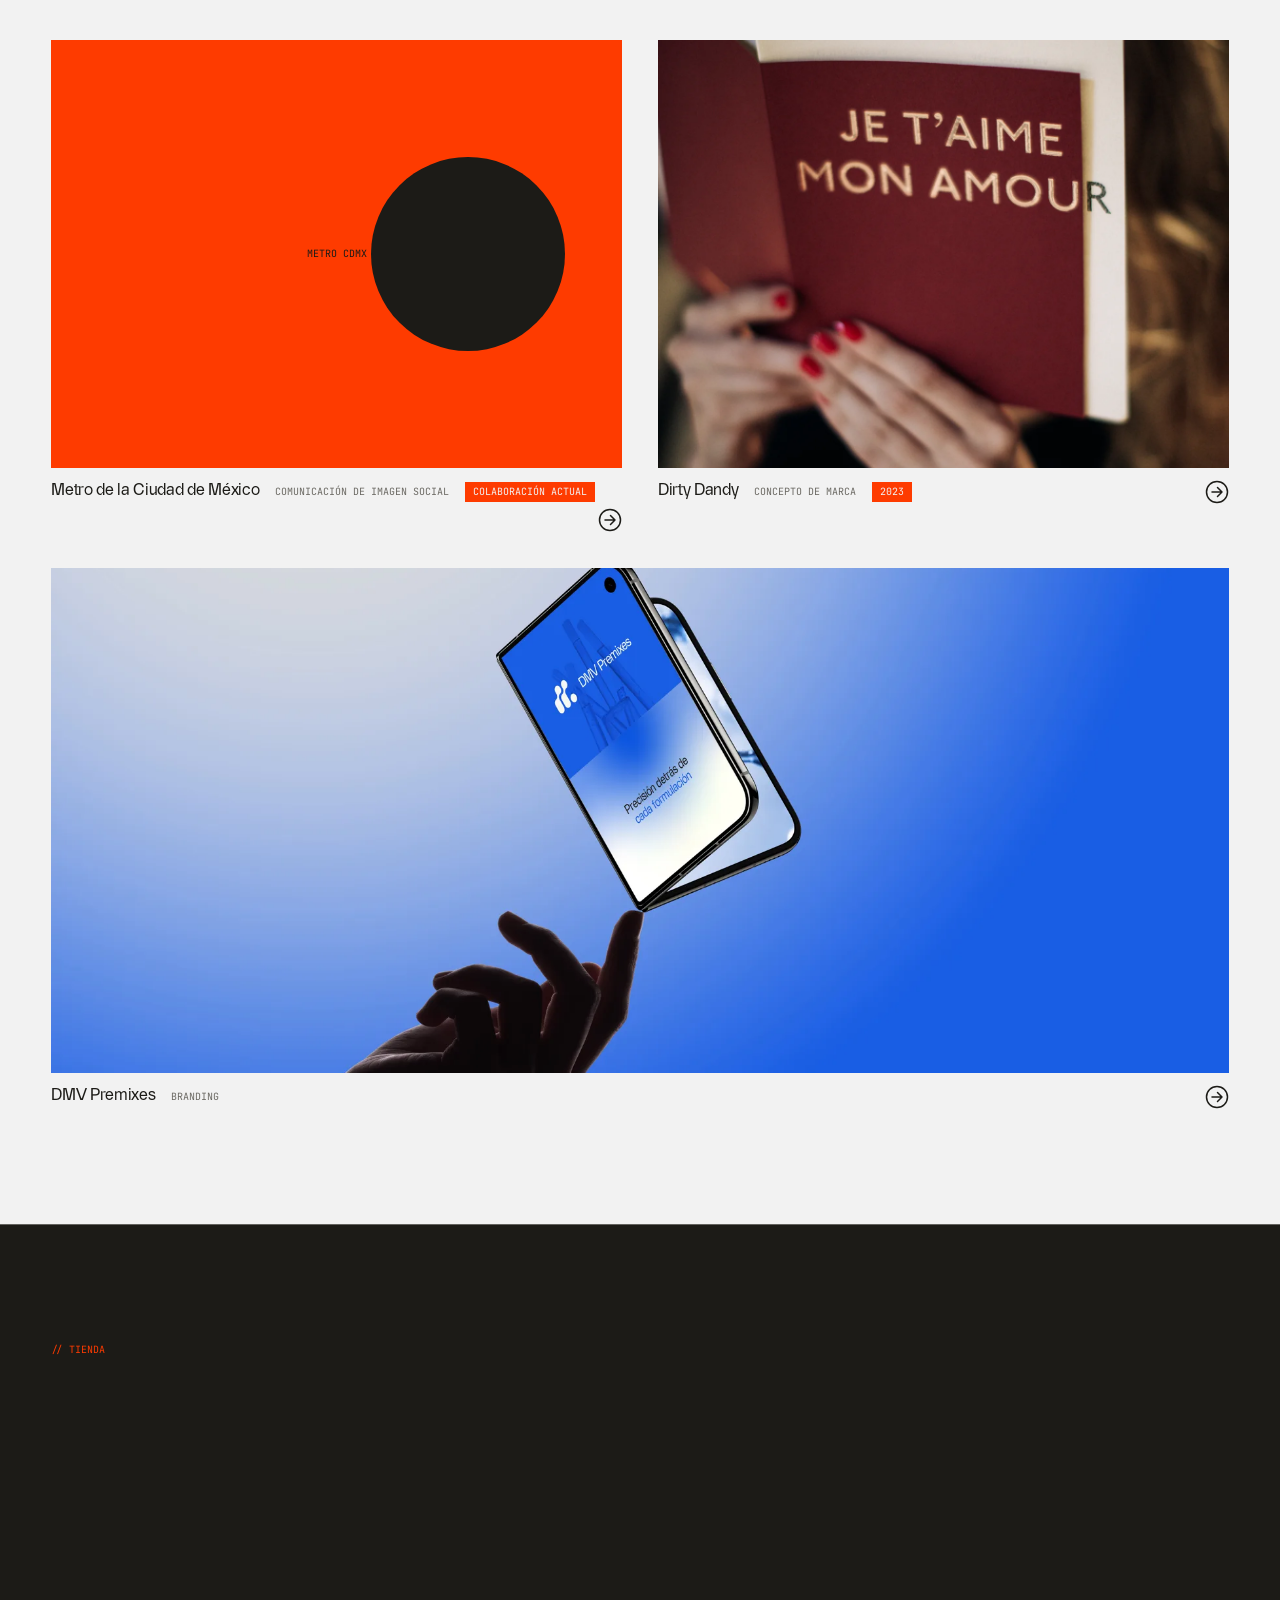
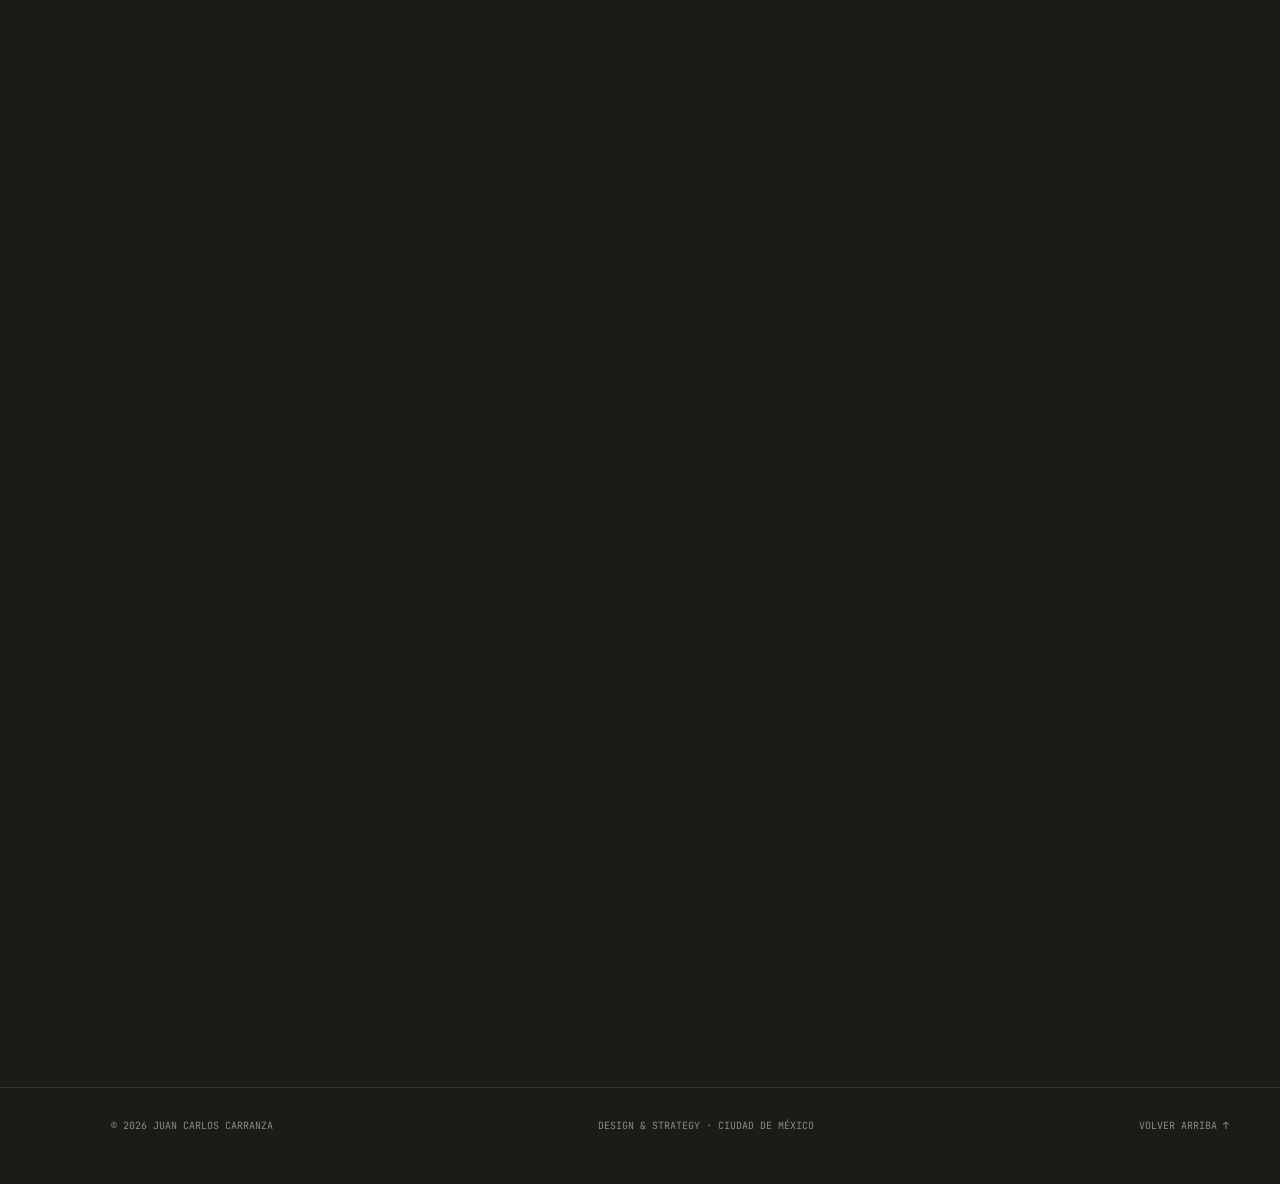
==== commit 4a74df86: "Proyectos: agrega DMV Premixes con su portada Co-Authored-By: Claude Opus 5.5 <noreply@anthropic.com" ====
--- a/index.html
+++ b/index.html
@@ -352,6 +352,13 @@
             <svg class="arrow" viewBox="0 0 24 24" aria-hidden="true"><use href="#i-arrow"/></svg></div>
           </a>
         </article>
+        <article class="card card-wide">
+          <div class="media"><img src="assets/img/dmv/dmv-cover.webp" alt="DMV Premixes: app en un teléfono plegable con el mensaje Precisión detrás de cada formulación" loading="lazy"></div>
+          <div class="meta">
+            <h3>DMV Premixes</h3>
+            <p>Branding</p>
+          <svg class="arrow" viewBox="0 0 24 24" aria-hidden="true"><use href="#i-arrow"/></svg></div>
+        </article>
         <!-- Tarjetas de relleno ocultas hasta tener proyectos reales
         <article class="card">
           <div class="media"><div class="ph ph-4"><span>Proyecto 04</span></div></div>
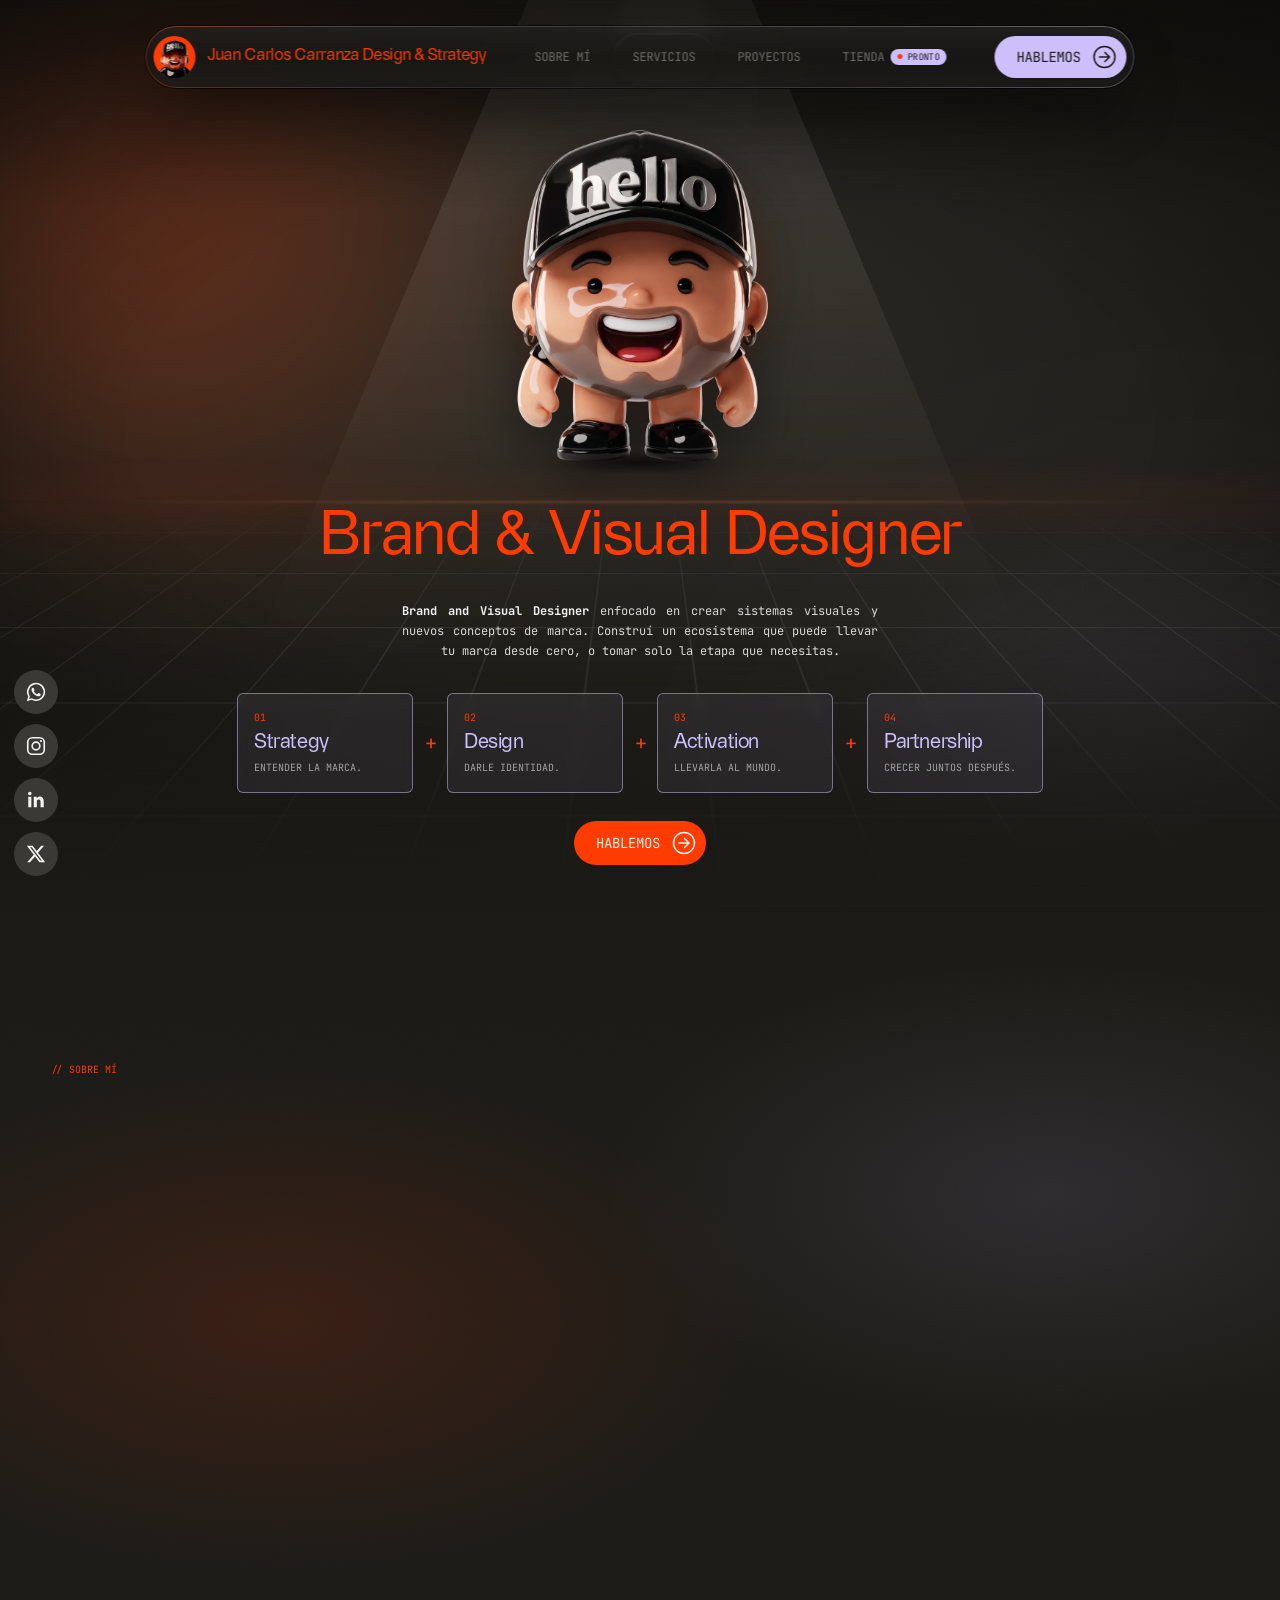
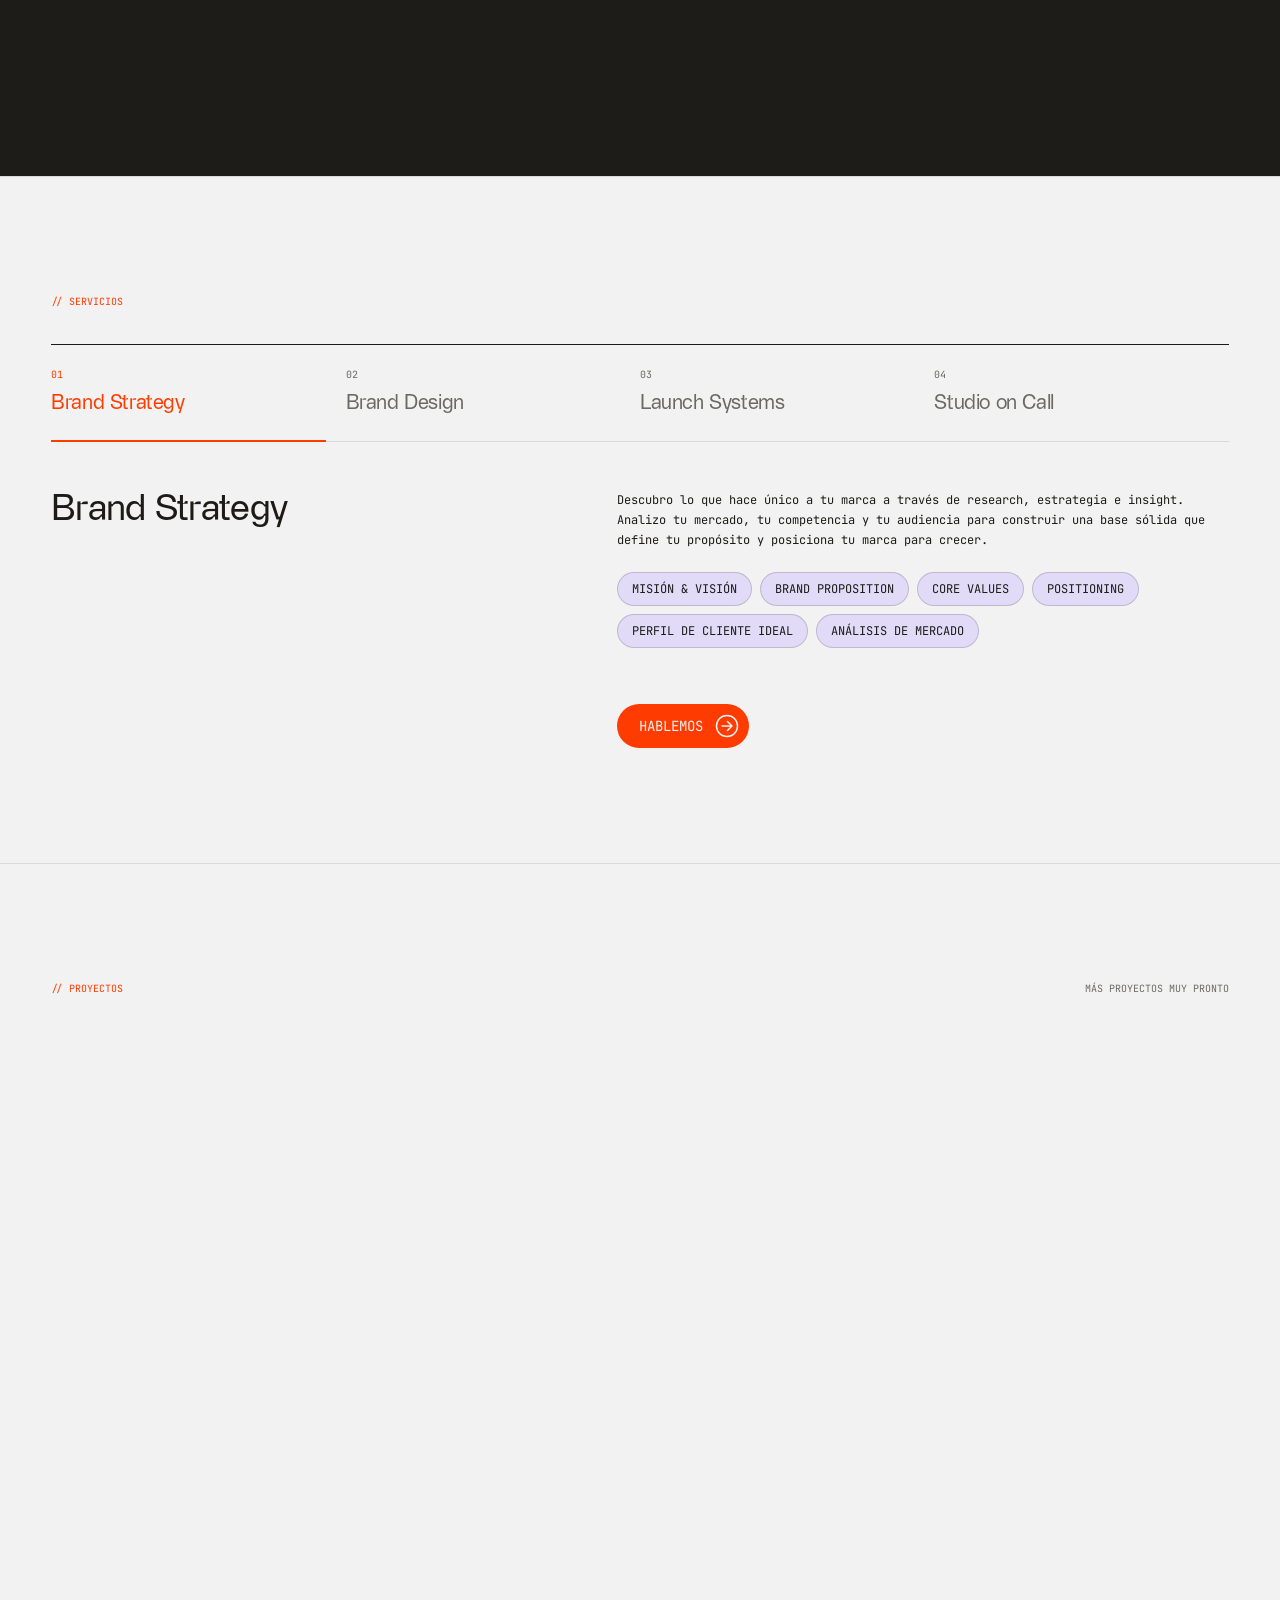
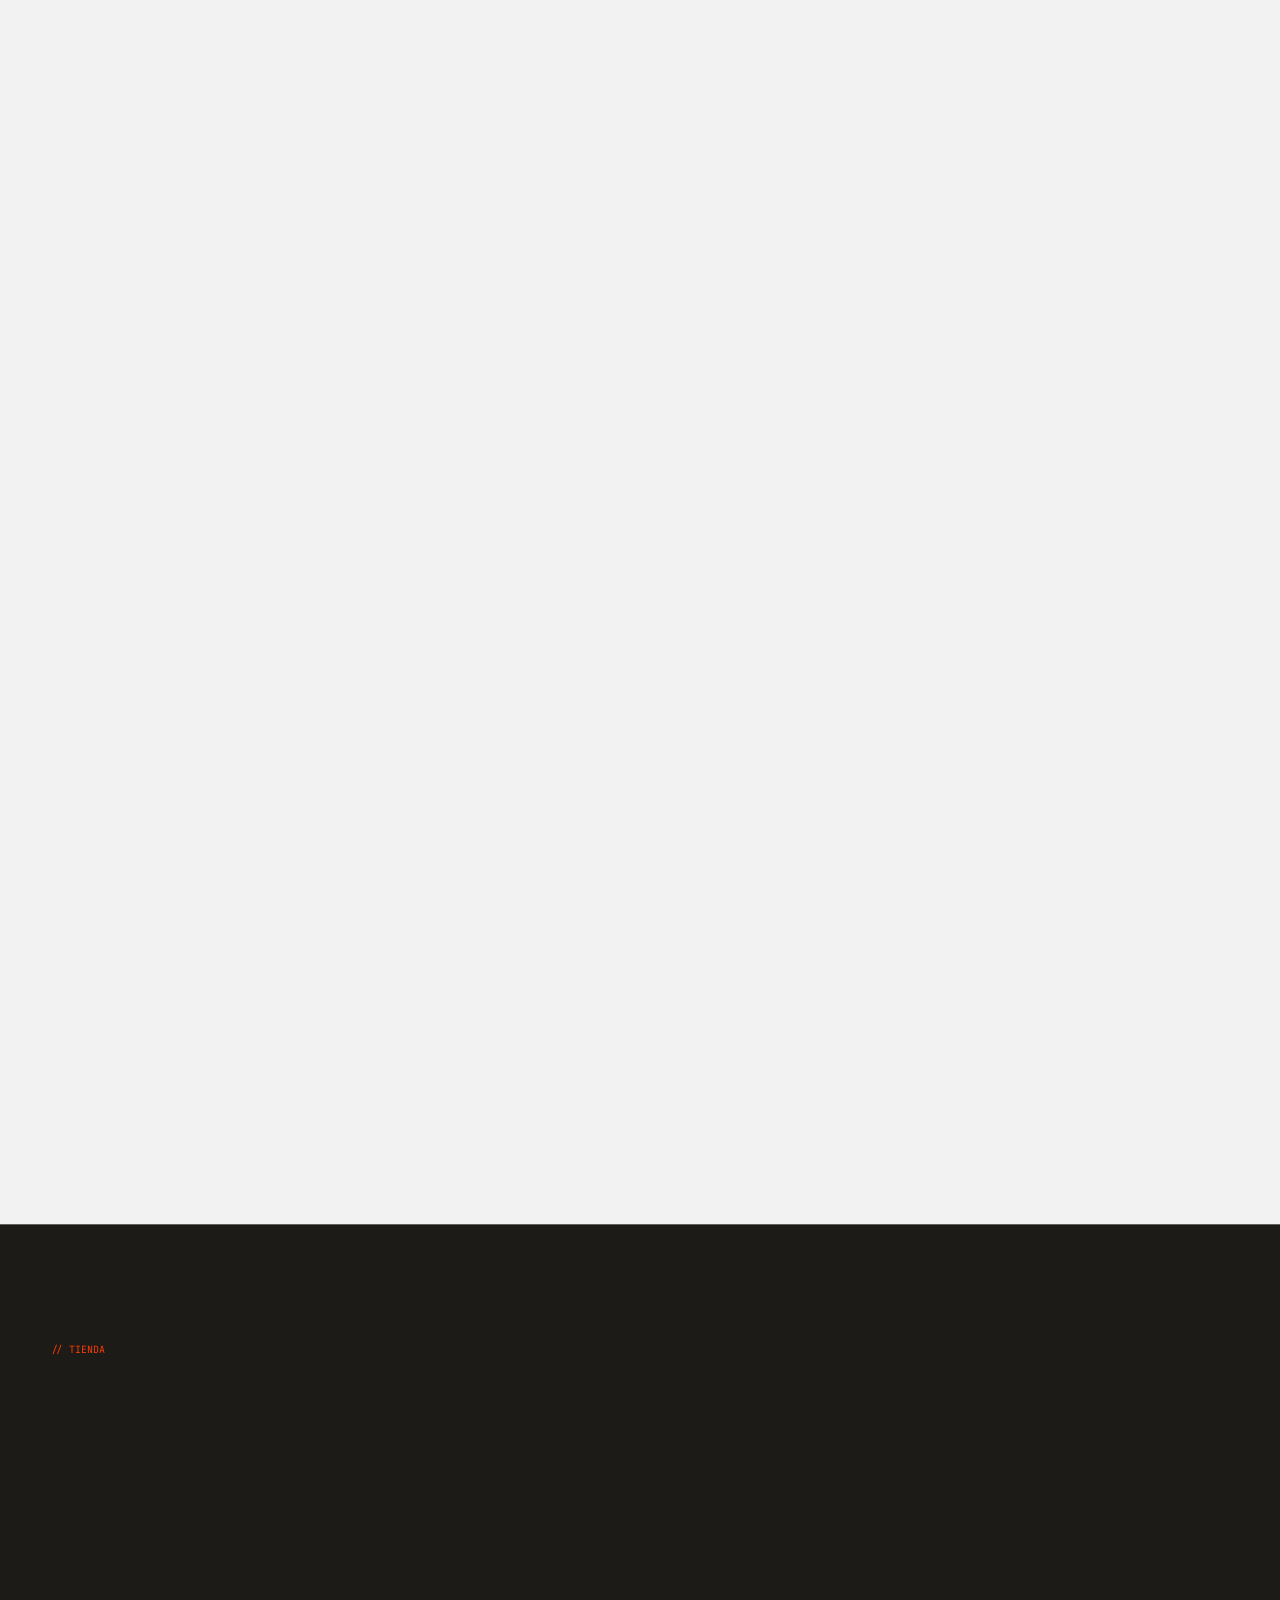
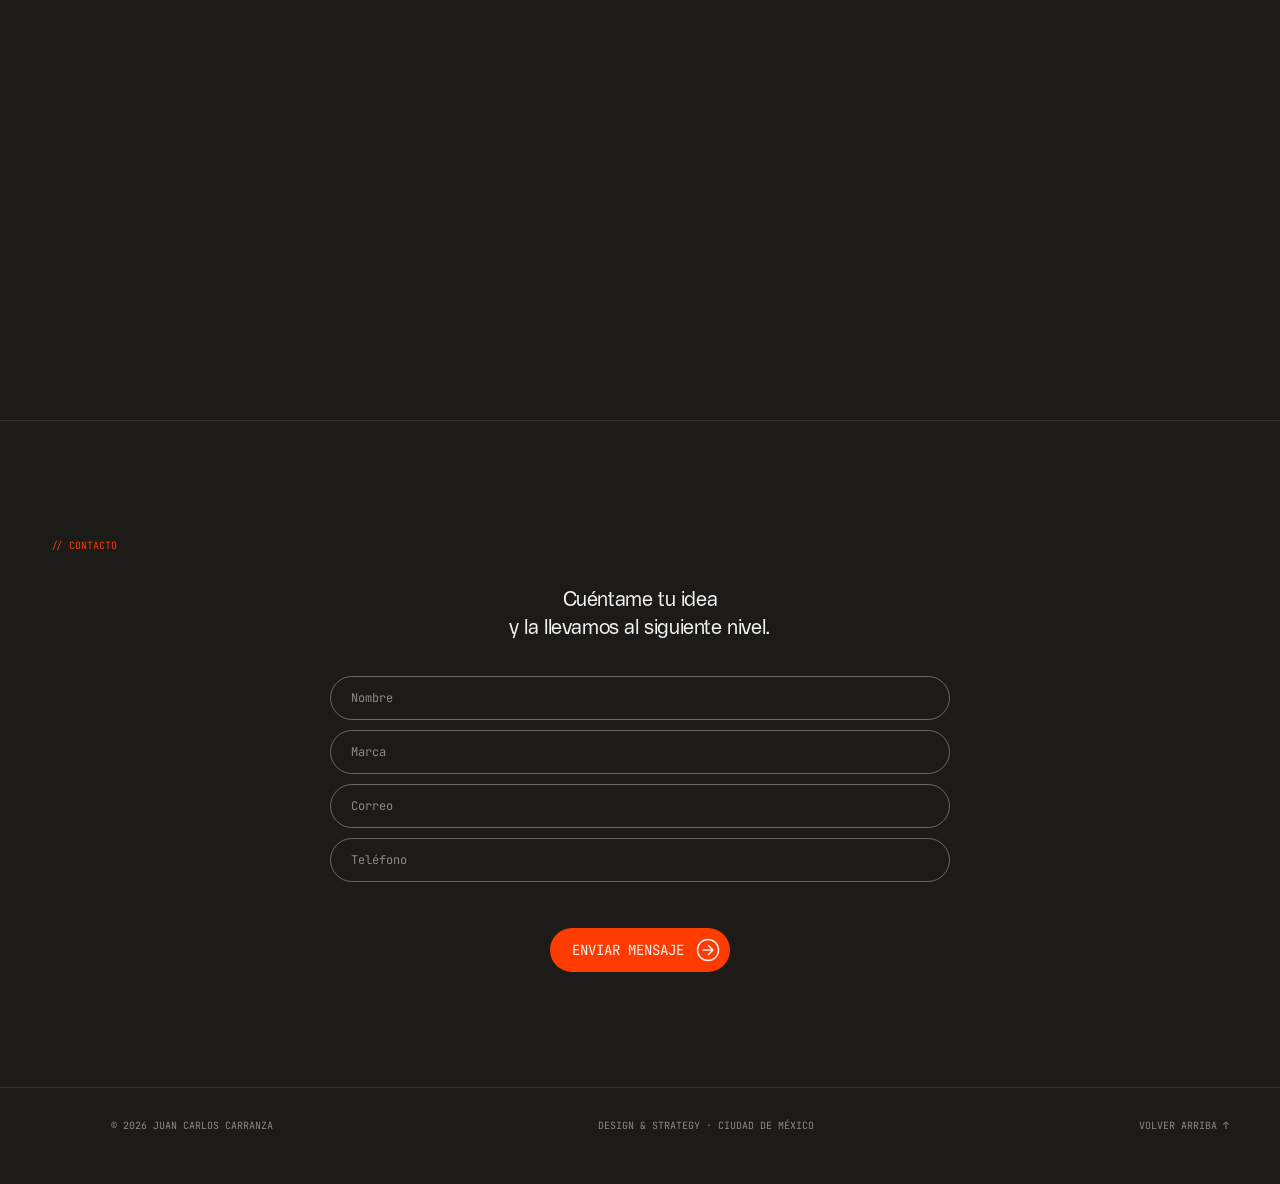
==== commit 6130fbbe: "DMV Premixes: página de proyecto con manual de marca (22 páginas) Co-Authored-By: Claude Opus 5.5 <n" ====
--- a/index.html
+++ b/index.html
@@ -353,11 +353,14 @@
           </a>
         </article>
         <article class="card card-wide">
+          <a class="card-link" href="proyecto-dmv-premixes.html">
           <div class="media"><img src="assets/img/dmv/dmv-cover.webp" alt="DMV Premixes: app en un teléfono plegable con el mensaje Precisión detrás de cada formulación" loading="lazy"></div>
           <div class="meta">
             <h3>DMV Premixes</h3>
             <p>Branding</p>
+            <span class="tag">2026</span>
           <svg class="arrow" viewBox="0 0 24 24" aria-hidden="true"><use href="#i-arrow"/></svg></div>
+          </a>
         </article>
         <!-- Tarjetas de relleno ocultas hasta tener proyectos reales
         <article class="card">
--- a/styles.css
+++ b/styles.css
@@ -976,3 +976,4 @@
 /* Texto solo para buscadores y lectores de pantalla */
 .sr-only{position:absolute;width:1px;height:1px;padding:0;margin:-1px;overflow:hidden;clip:rect(0,0,0,0);white-space:nowrap;border:0}
 .am-intro p strong { font-weight: 700; }
+.pj-cover > img { display: block; width: 100%; height: auto; }
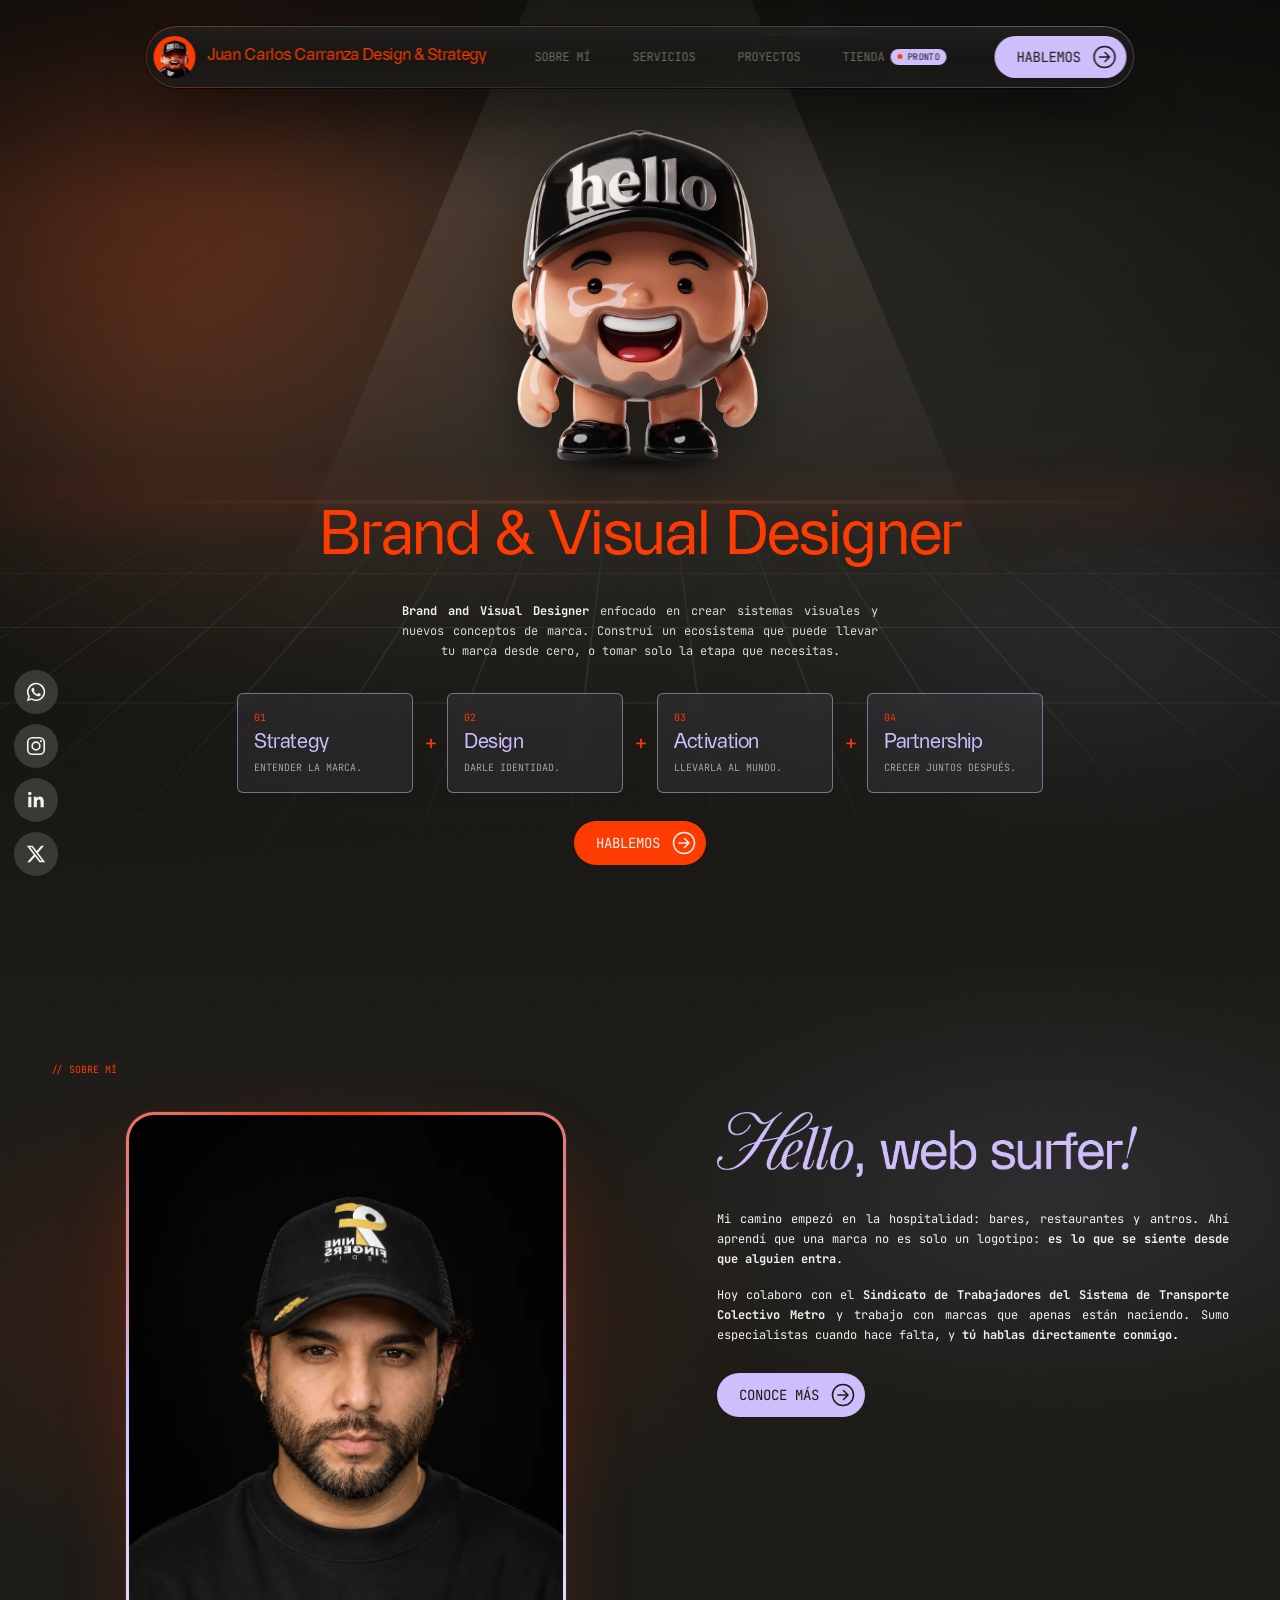
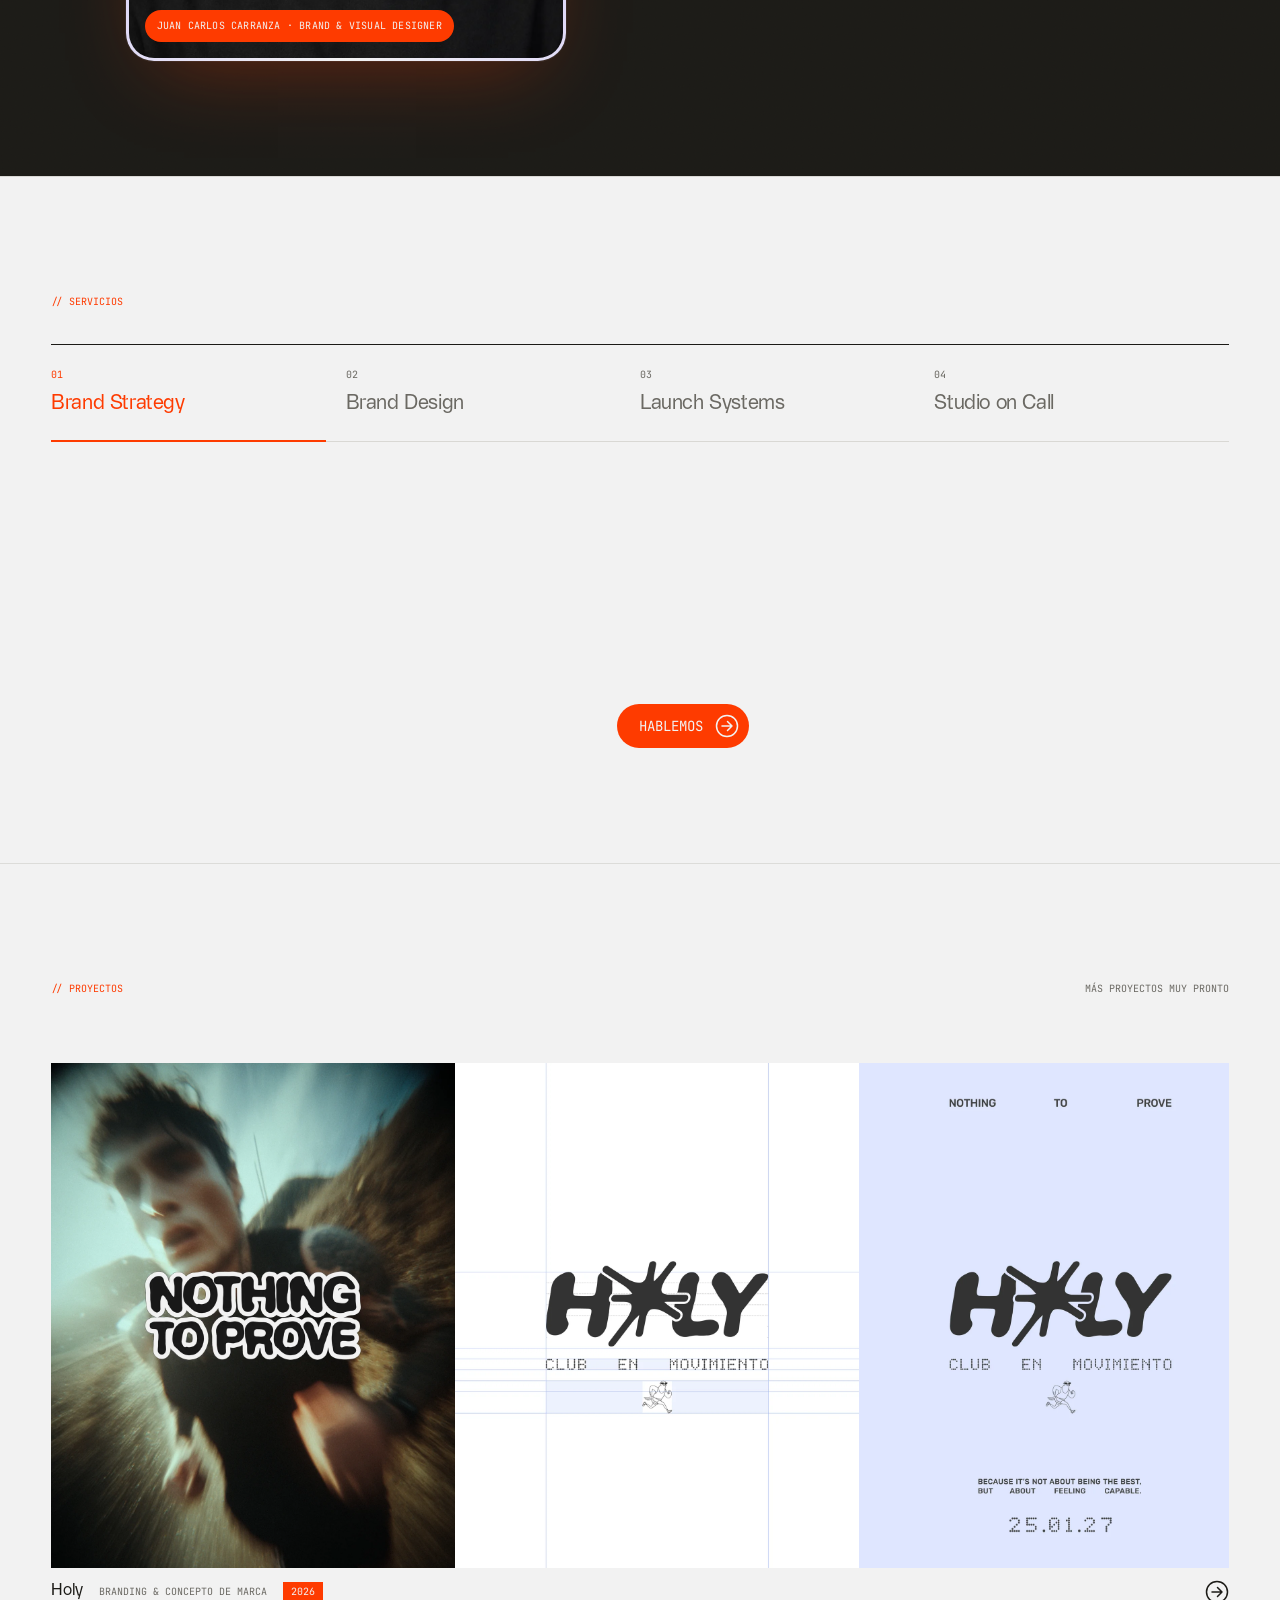
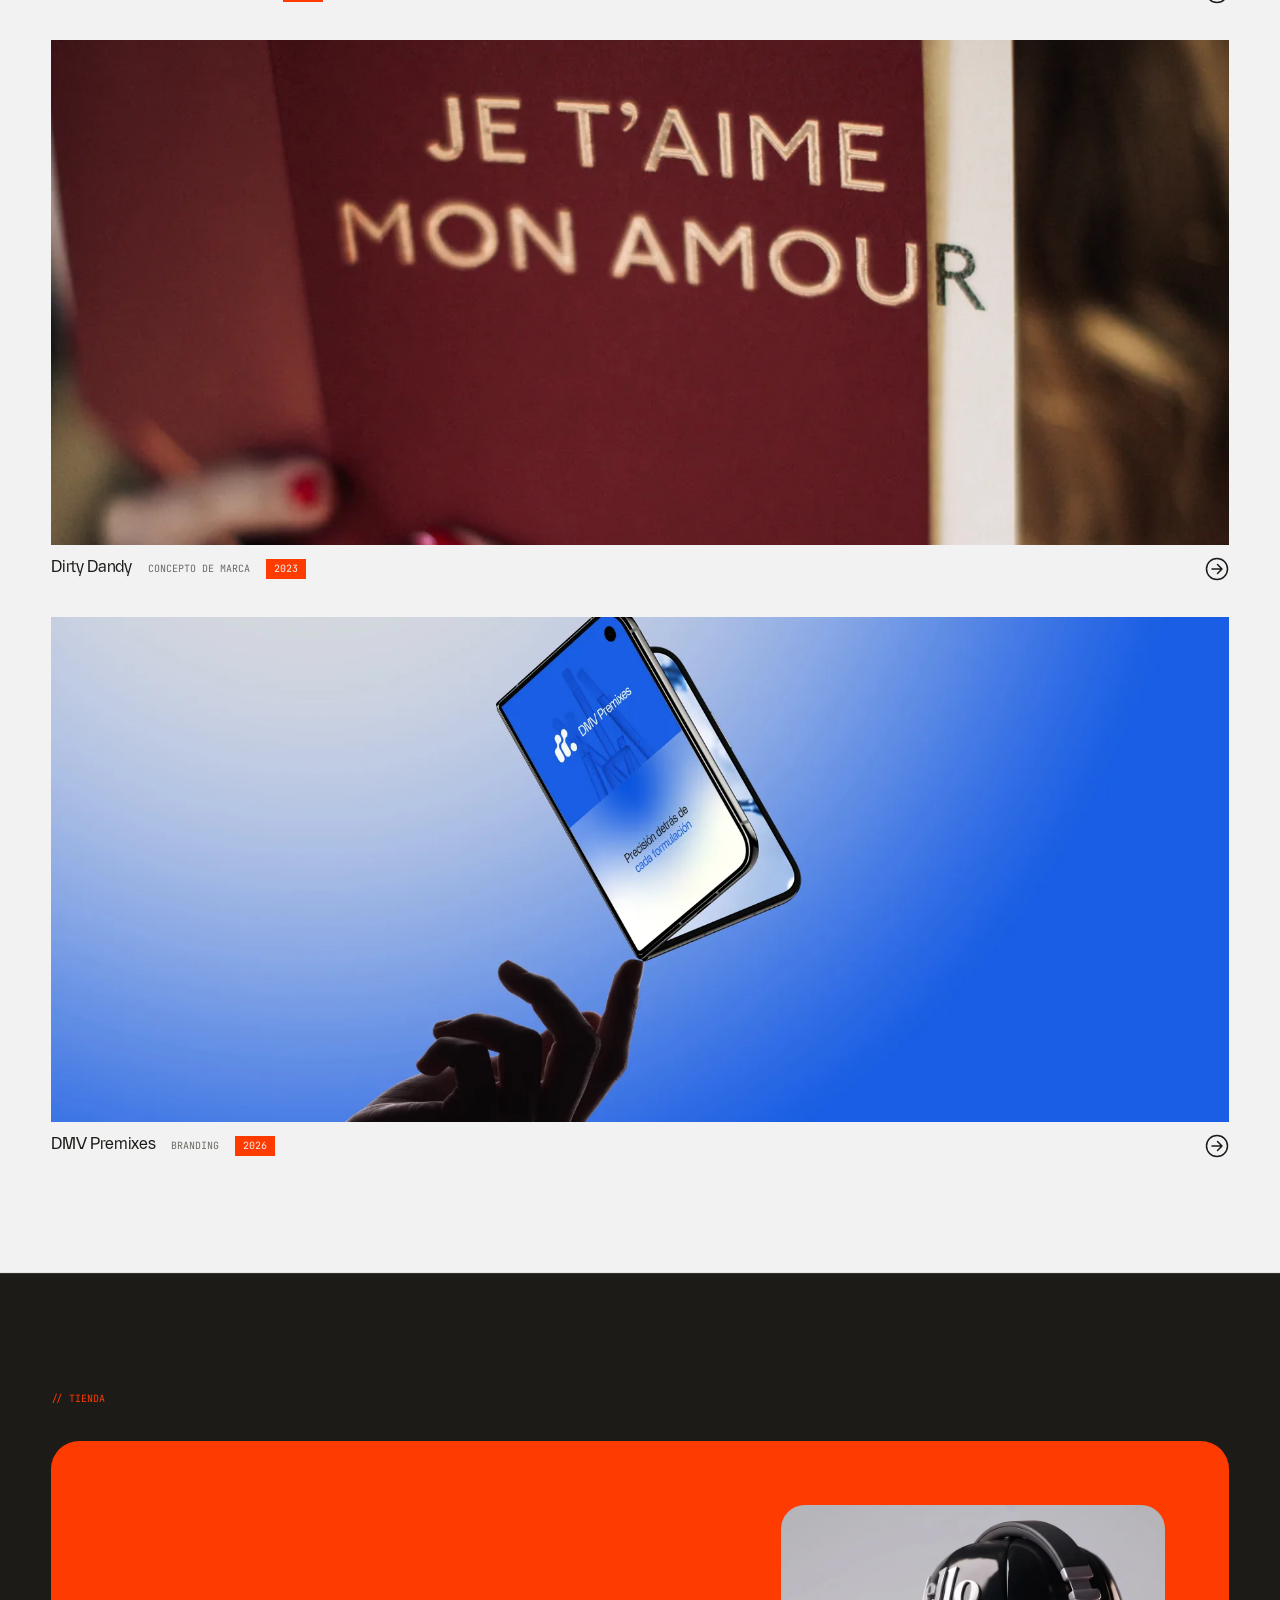
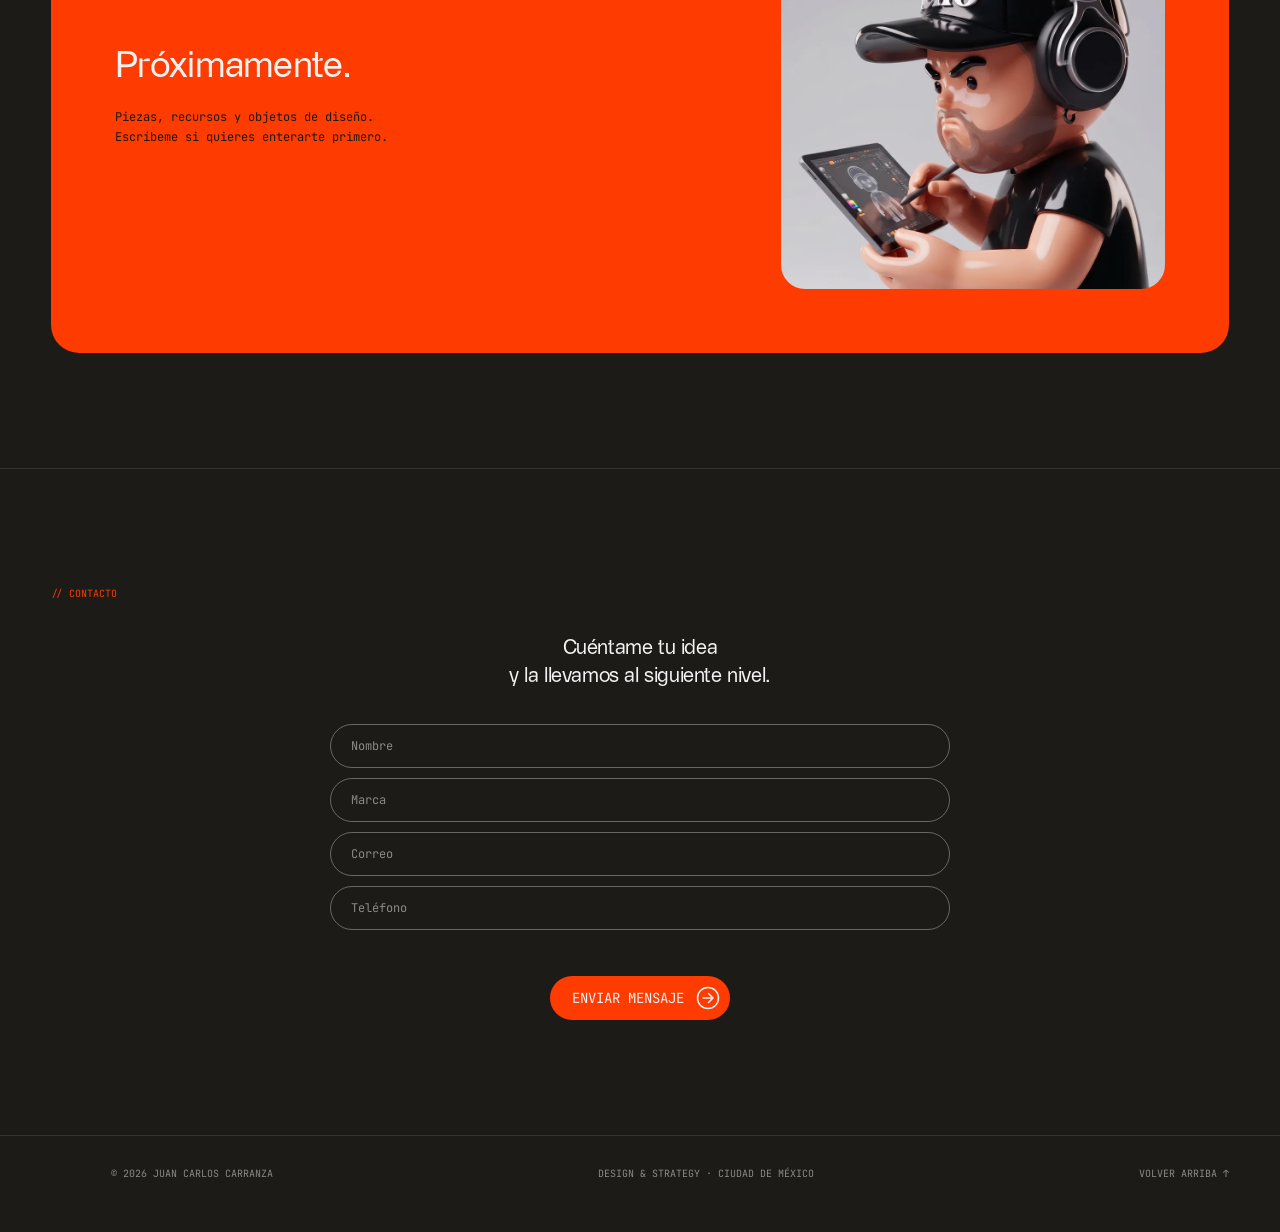
==== commit ffd06b4f: "Proyectos: quita la tarjeta del Metro y Dirty Dandy pasa a tarjeta ancha Co-Authored-By: Claude Opus" ====
--- a/index.html
+++ b/index.html
@@ -334,17 +334,9 @@
             <svg class="arrow" viewBox="0 0 24 24" aria-hidden="true"><use href="#i-arrow"/></svg></div>
           </a>
         </article>
-        <article class="card">
-          <div class="media"><div class="ph ph-1"><span>Metro CDMX</span></div></div>
-          <div class="meta">
-            <h3>Metro de la Ciudad de México</h3>
-            <p>Comunicación de imagen social</p>
-            <span class="tag">Colaboración actual</span>
-          <svg class="arrow" viewBox="0 0 24 24" aria-hidden="true"><use href="#i-arrow"/></svg></div>
-        </article>
-        <article class="card">
+        <article class="card card-wide">
           <a class="card-link" href="proyecto-dirty-dandy.html">
-            <div class="media"><img src="assets/img/dirty-dandy/dd-05.webp" alt="Invitada leyendo el menú de Dirty Dandy: Je t'aime mon amour" loading="lazy"></div>
+            <div class="media"><img src="assets/img/dirty-dandy/dd-05.webp" style="object-position: center 42%" alt="Invitada leyendo el menú de Dirty Dandy: Je t'aime mon amour" loading="lazy"></div>
             <div class="meta">
               <h3>Dirty Dandy</h3>
               <p>Concepto de marca</p>
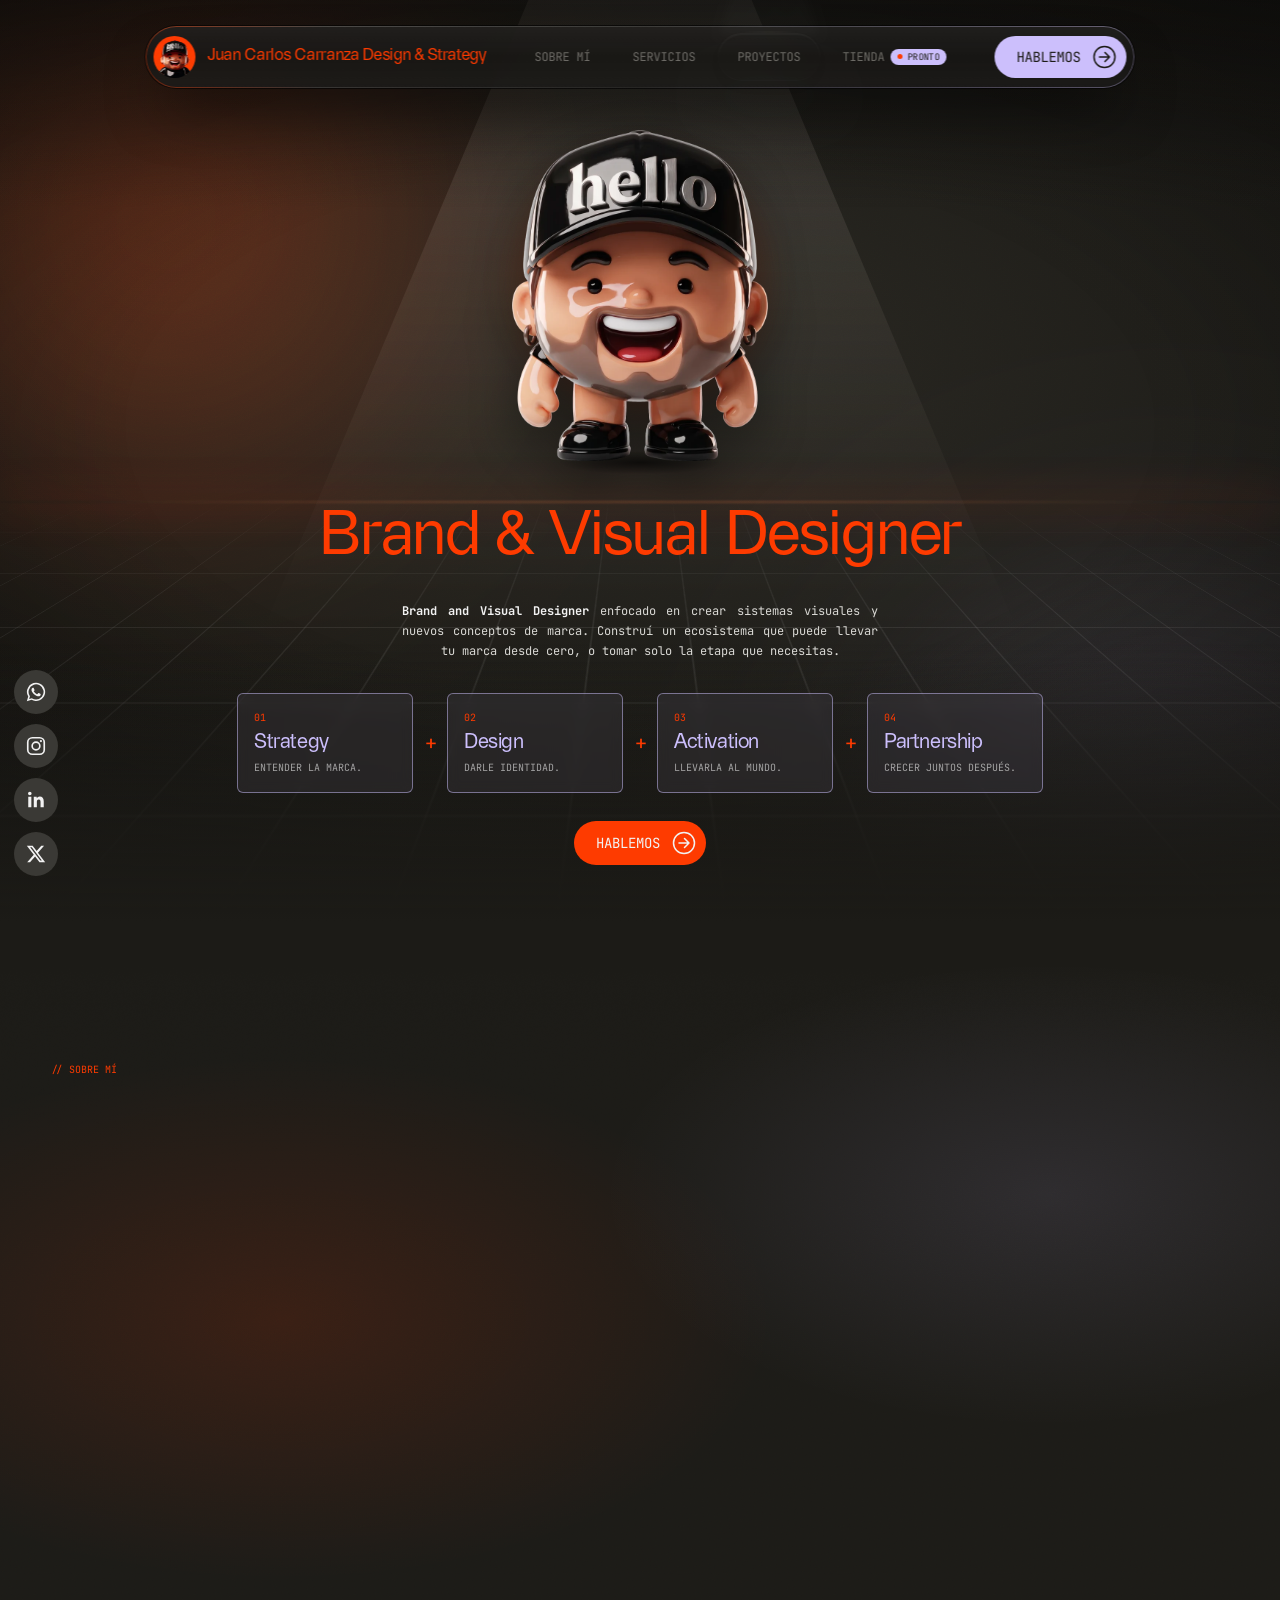
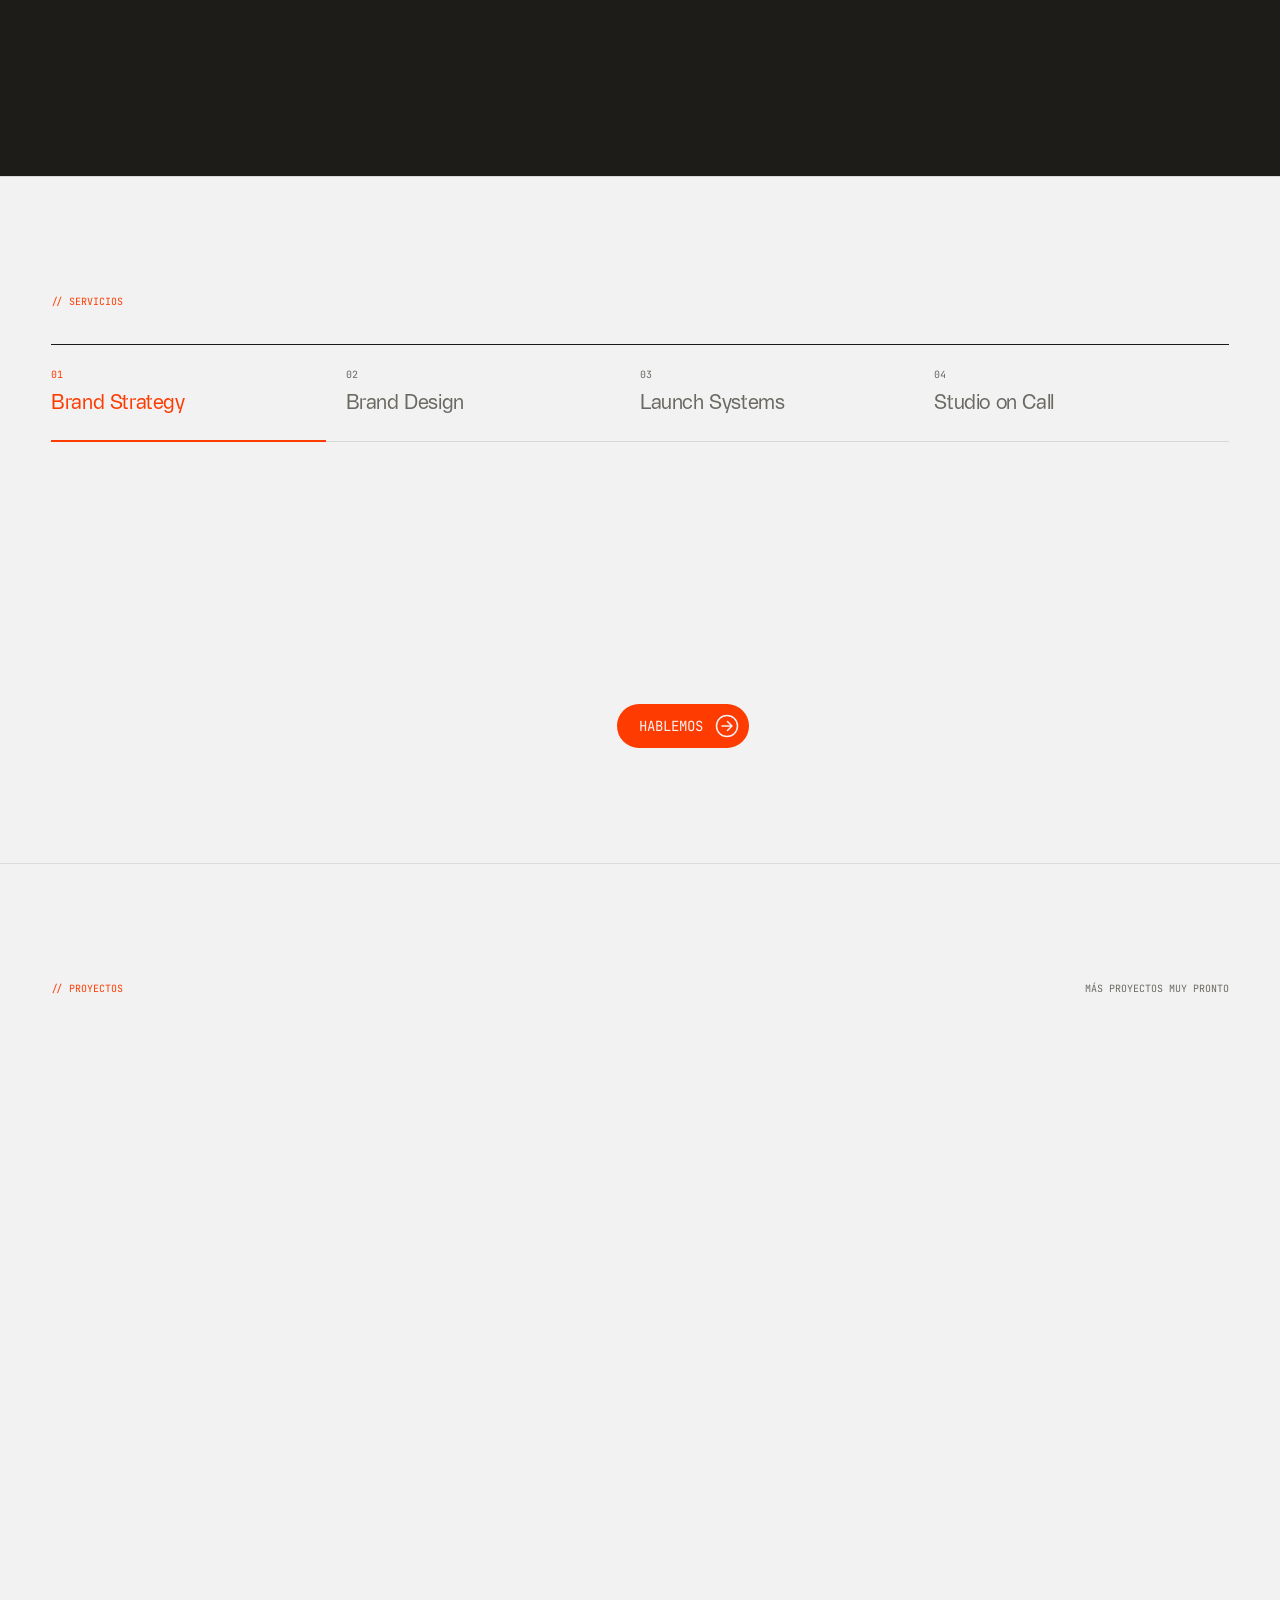
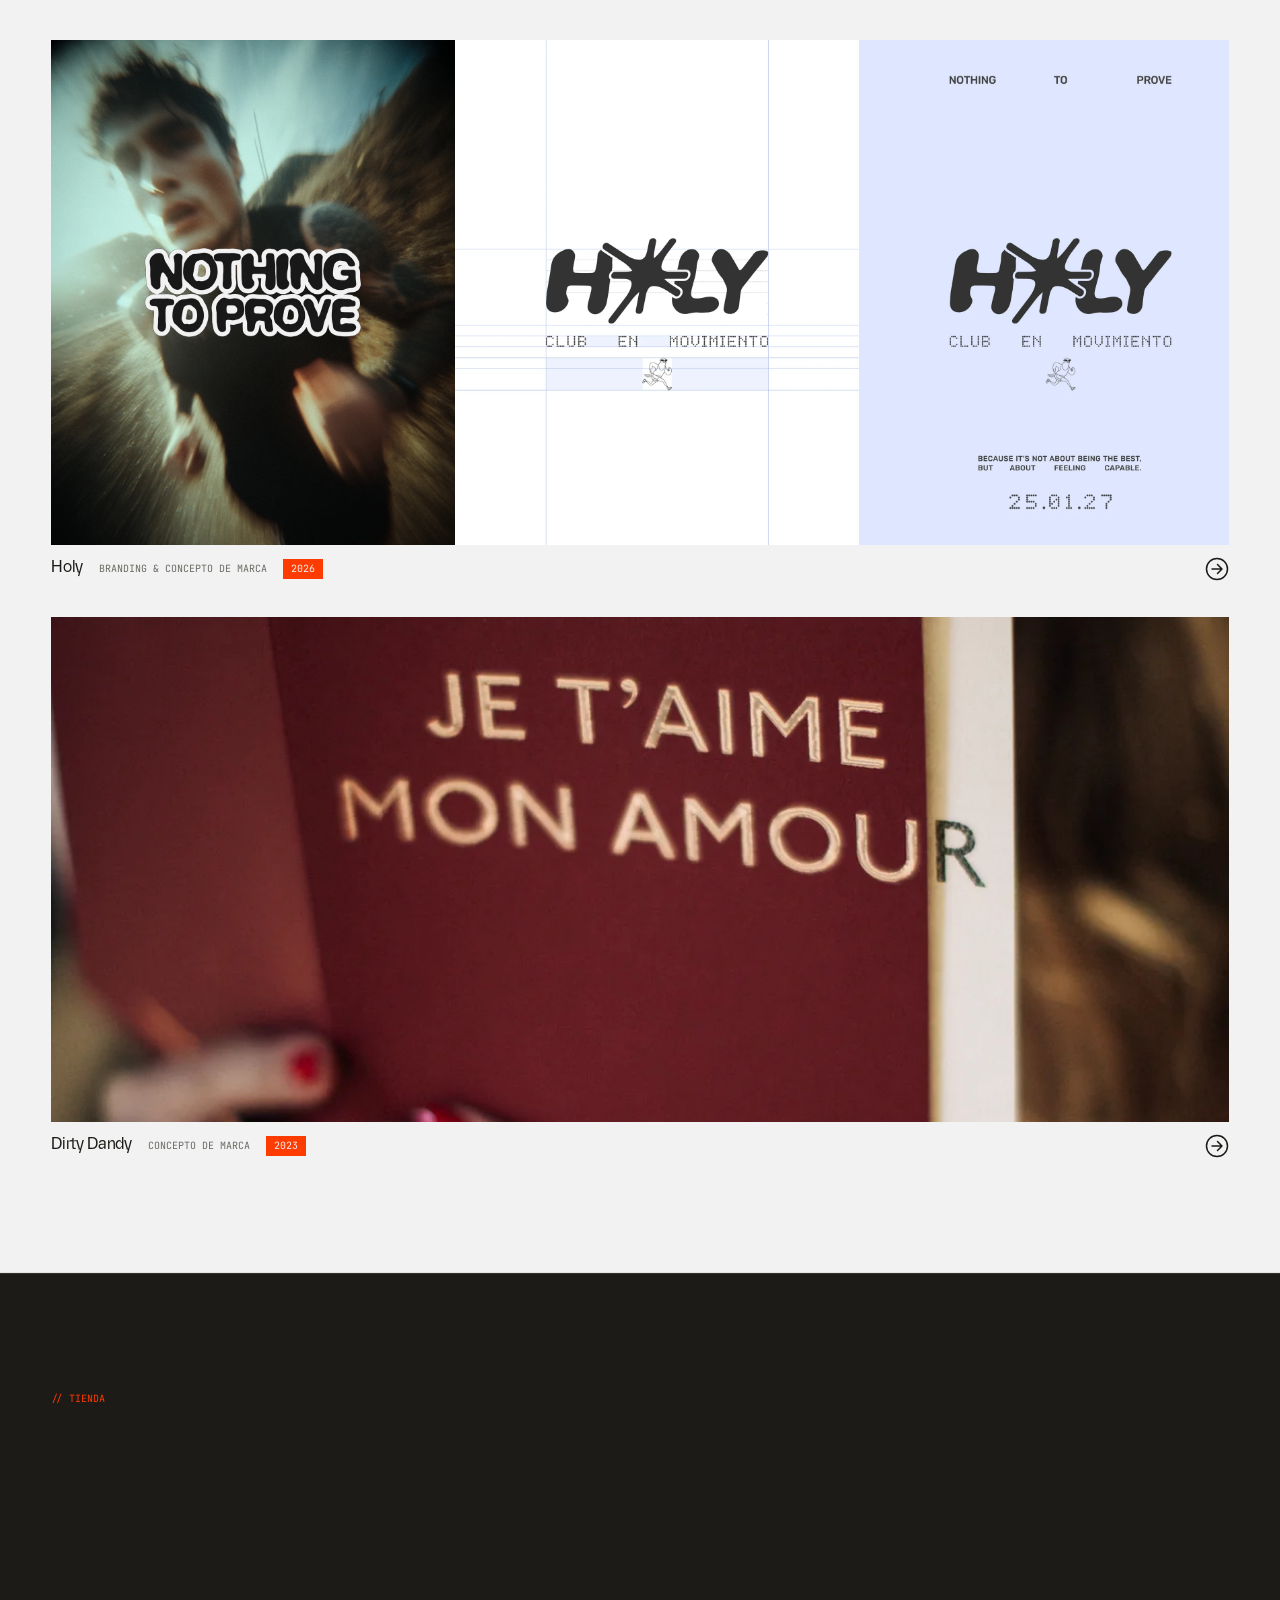
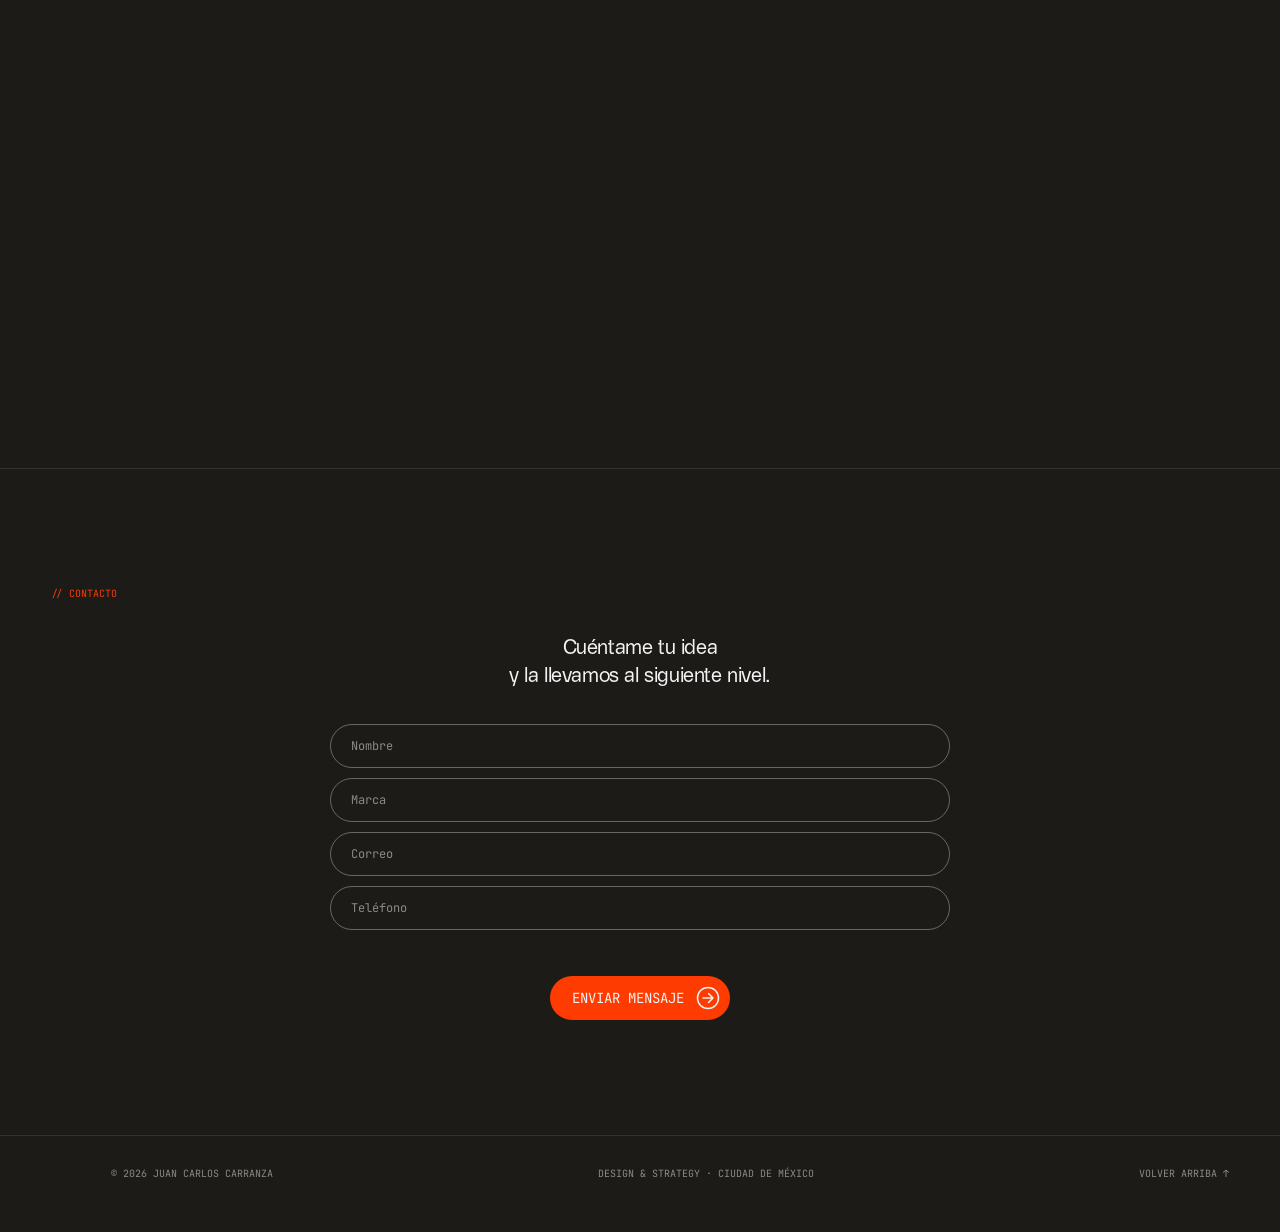
==== commit 0e605495: "Proyectos ordenados por año: DMV Premixes, Holy, Dirty Dandy Co-Authored-By: Claude Opus 5.5 <norepl" ====
--- a/index.html
+++ b/index.html
@@ -312,6 +312,16 @@
 
       <div class="work">
         <article class="card card-wide">
+          <a class="card-link" href="proyecto-dmv-premixes.html">
+          <div class="media"><img src="assets/img/dmv/dmv-cover.webp" alt="DMV Premixes: app en un teléfono plegable con el mensaje Precisión detrás de cada formulación" loading="lazy"></div>
+          <div class="meta">
+            <h3>DMV Premixes</h3>
+            <p>Branding</p>
+            <span class="tag">2026</span>
+          <svg class="arrow" viewBox="0 0 24 24" aria-hidden="true"><use href="#i-arrow"/></svg></div>
+          </a>
+        </article>
+        <article class="card card-wide">
           <a class="card-link" href="proyecto-holy.html">
             <div class="media"><div class="slider" data-slider role="img" aria-label="Holy, club en movimiento: imágenes del proyecto">
               <div class="slider-track">
@@ -344,16 +354,6 @@
             <svg class="arrow" viewBox="0 0 24 24" aria-hidden="true"><use href="#i-arrow"/></svg></div>
           </a>
         </article>
-        <article class="card card-wide">
-          <a class="card-link" href="proyecto-dmv-premixes.html">
-          <div class="media"><img src="assets/img/dmv/dmv-cover.webp" alt="DMV Premixes: app en un teléfono plegable con el mensaje Precisión detrás de cada formulación" loading="lazy"></div>
-          <div class="meta">
-            <h3>DMV Premixes</h3>
-            <p>Branding</p>
-            <span class="tag">2026</span>
-          <svg class="arrow" viewBox="0 0 24 24" aria-hidden="true"><use href="#i-arrow"/></svg></div>
-          </a>
-        </article>
         <!-- Tarjetas de relleno ocultas hasta tener proyectos reales
         <article class="card">
           <div class="media"><div class="ph ph-4"><span>Proyecto 04</span></div></div>
